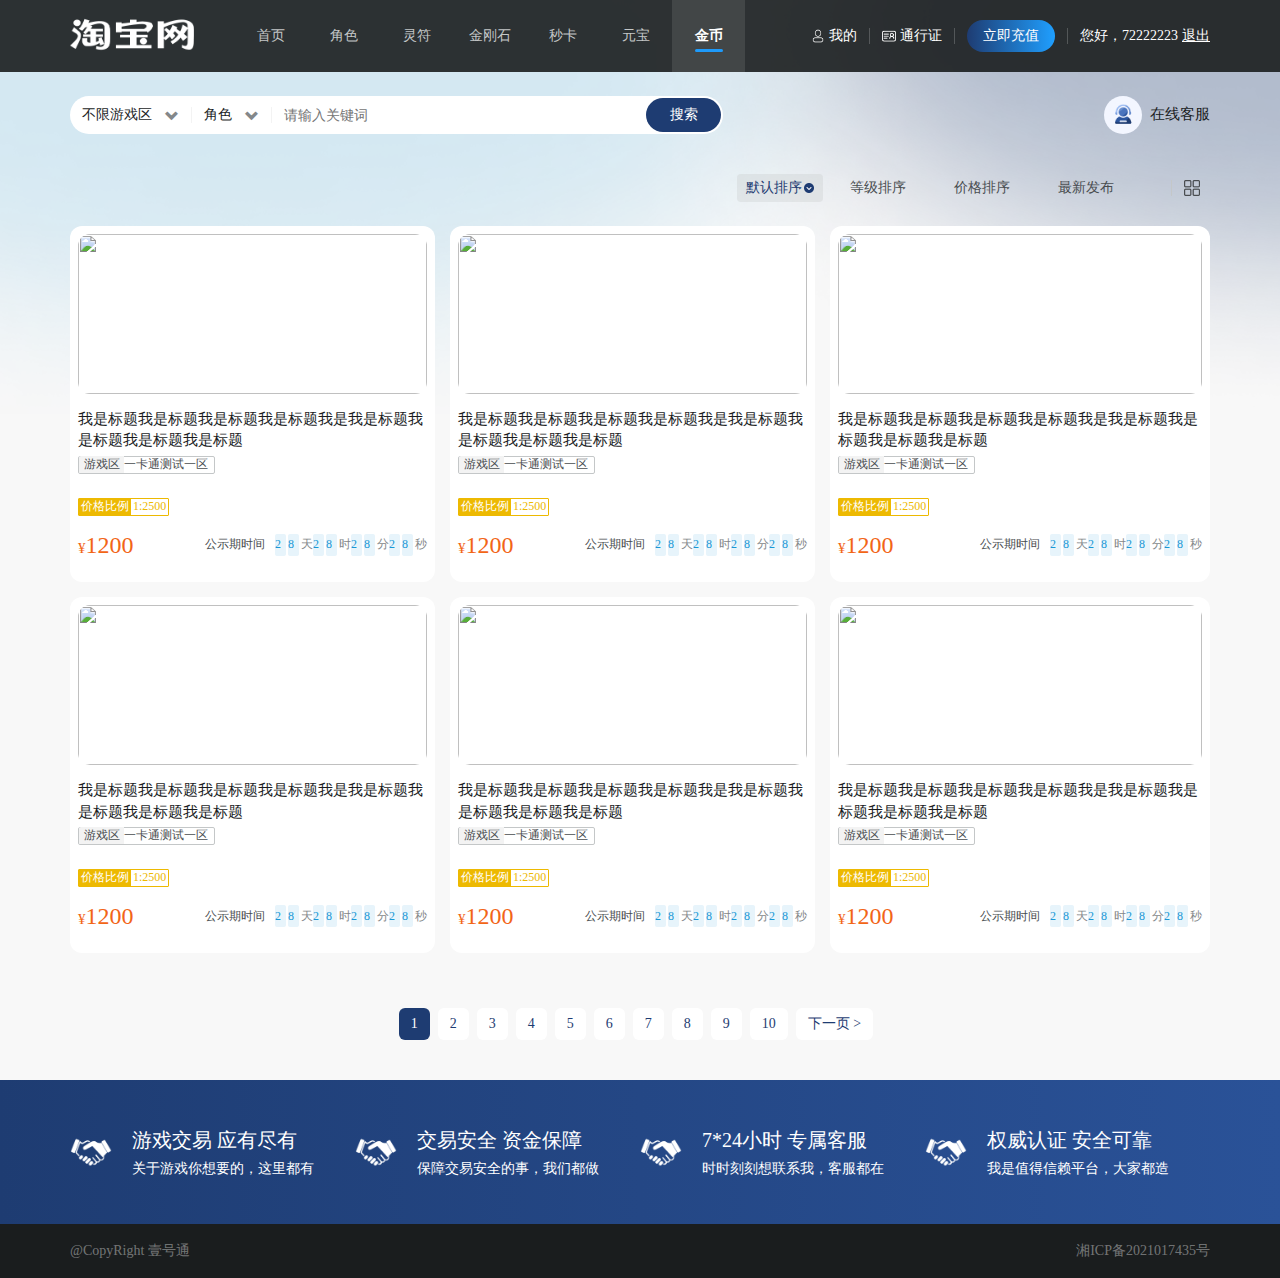
==== jinbi.html @ e3ac2125 "update" ====
<!DOCTYPE html>
<html>
    <head>
        <meta charset="utf-8" />
        <meta http-equiv="content-type" content="text/html; charset=utf-8" />
        <meta http-equiv="X-UA-Compatible" content="IE=Edge" />
        <meta
            name="viewport"
            content="width=device-width, initial-scale=1.0, minimum-scale=1.0, maximum-scale=1.0, user-scalable=no"
        />
        <meta name="apple-mobile-web-app-status-bar-style" content="black" />
        <meta
            name="report"
            content='{"spm":"1001.2101","extra":{"titAb":"new"},"pid":"blog"}'
        />
        <meta name="applicable-device" content="mobile" />
        <meta http-equiv="Cache-Control" content="no-transform" />
        <meta http-equiv="Cache-Control" content="no-siteapp" />
        <meta content="yes" name="apple-mobile-web-app-capable" />
        <meta content="black" name="apple-mobile-web-app-status-bar-style" />
        <meta content="telephone=no" name="format-detection" />
        <meta content="email=no" name="format-detection" />
        <meta name="referrer" content="always" />
        <title></title>
        <link rel="stylesheet" href="bootstrap/css/bootstrap.min.css" />
        <link rel="stylesheet" href="css/animate.min.css" />
        <link rel="stylesheet" href="./css/style.css" />
        <link rel="stylesheet" href="css/role.css" />
        <link rel="stylesheet" href="css/jinbi.css" />
    </head>
    <body>
        <div id="role" class="page">
            <div id="header">
                <div class="pc-nav">
                    <header class="header-comp">
                        <div class="container h-100">
                            <div class="flex-b align-center h-100">
                                <div class="left flex align-center h-100">
                                    <div
                                        class="logo pointer"
                                        onclick="toHome()"
                                    ></div>
                                    <div
                                        class="menu-list f1 flex-a align-center"
                                    >
                                        <div
                                            class="menu-item pointer"
                                            data-path="index"
                                        >
                                            <span
                                                >首页<span class="line"></span
                                            ></span>
                                        </div>
                                        <div
                                            class="menu-item pointer"
                                            data-path="role"
                                        >
                                            <span
                                                >角色<span class="line"></span
                                            ></span>
                                        </div>
                                        <div
                                            class="menu-item pointer"
                                            data-path="lingfu"
                                        >
                                            <span
                                                >灵符<span class="line"></span
                                            ></span>
                                        </div>
                                        <div
                                            class="menu-item pointer"
                                            data-path="jingangshi"
                                        >
                                            <span
                                                >金刚石<span class="line"></span
                                            ></span>
                                        </div>
                                        <div
                                            class="menu-item pointer"
                                            data-path="card"
                                        >
                                            <span
                                                >秒卡<span class="line"></span
                                            ></span>
                                        </div>
                                        <div
                                            class="menu-item pointer"
                                            data-path="yuanbao"
                                        >
                                            <span
                                                >元宝<span class="line"></span
                                            ></span>
                                        </div>
                                        <div
                                            class="menu-item pointer"
                                            data-path="jinbi"
                                        >
                                            <span
                                                >金币<span class="line"></span
                                            ></span>
                                        </div>
                                    </div>
                                </div>
                                <div class="right flex-e align-center h-100">
                                    <div
                                        class="info-item pointer"
                                        onclick="toPage('me')"
                                    >
                                        <img
                                            src="./img/me.png"
                                            alt=""
                                            class="icon"
                                        />
                                        我的
                                    </div>
                                    <div class="line"></div>
                                    <div class="info-item pointer">
                                        <img
                                            src="./img/txz.png"
                                            alt=""
                                            class="icon"
                                        />
                                        通行证
                                    </div>
                                    <div class="line"></div>
                                    <div class="quick-charge pointer">
                                        立即充值
                                    </div>
                                    <div class="line"></div>
                                    <div class="info">您好，72222223</div>
                                    <div class="logout">退出</div>
                                </div>
                            </div>
                        </div>
                    </header>
                </div>

                <div class="m-nav">
                    <header class="m-header-comp">
                        <div class="flex-b">
                            <div class="left logo no-shrink"></div>
                            <div class="middle f1">
                                <div
                                    class="search-box flex align-center"
                                    style="display: none"
                                >
                                    <div class="icon"></div>
                                    <input
                                        type="text"
                                        placeholder="请输入关键词"
                                    />
                                    <div class="header-search-btn">搜索</div>
                                </div>
                            </div>
                            <div class="right flex-e no-shrink align-center">
                                <div class="kefu">
                                    <div class="img"></div>
                                </div>
                                <div
                                    class="m-menu"
                                    onclick="toggleMMenu(true)"
                                ></div>
                            </div>
                        </div>
                        <div class="m-search-box m-nav">
                            <div class="container">
                                <div class="grid-2">
                                    <div
                                        class="flex-c align-center m-search-item"
                                        onclick="toggleLayer('#layer1',true)"
                                    >
                                        <span id="mSelect1">不限游戏区</span>
                                        <span class="arrow"></span>
                                    </div>
                                    <div
                                        class="flex-c align-center m-search-item"
                                        onclick="toggleLayer('#layer2',true)"
                                    >
                                        <span id="mSelect2">角色</span>
                                        <span class="arrow"></span>
                                    </div>
                                </div>
                                <div class="search-box flex align-center">
                                    <div class="icon"></div>
                                    <input
                                        type="text"
                                        placeholder="请输入关键词"
                                    />
                                    <div class="header-search-btn">搜索</div>
                                </div>
                            </div>
                        </div>
                    </header>
                    <div class="layer-box hidden" id="layer1">
                        <div
                            class="content-box flex-v flex-b animate__animated animate__fadeInUp"
                        >
                            <div>
                                <div class="flex-b align-center">
                                    <div class="flex align-center">
                                        <div class="brand">条件筛选</div>
                                        <div class="sub">可多选</div>
                                    </div>
                                    <div
                                        class="close"
                                        onclick="toggleLayer('#layer1',false)"
                                    ></div>
                                </div>
                                <div class="name">游戏大区</div>
                                <div
                                    class="select-box w-100"
                                    style="width: 100%; margin-top: 8px"
                                >
                                    <div
                                        class="w-100 flex-b"
                                        onclick="toggleSelect(this)"
                                    >
                                        <div class="select-value f1">
                                            <span id="layerSelect1"
                                                >不限游戏区</span
                                            >
                                            <div class="arrow"></div>
                                        </div>
                                    </div>
                                    <div class="option-list hidden">
                                        <div
                                            class="option-item"
                                            onclick="getOption(this.innerText,'#layerSelect1')"
                                        >
                                            不限游戏区
                                        </div>
                                        <div
                                            class="option-item"
                                            onclick="getOption(this.innerText,'#layerSelect1')"
                                        >
                                            笑傲江湖
                                        </div>
                                        <div
                                            class="option-item"
                                            onclick="getOption(this.innerText,'#layerSelect1')"
                                        >
                                            海纳百川
                                        </div>
                                        <div
                                            class="option-item"
                                            onclick="getOption(this.innerText,'#layerSelect1')"
                                        >
                                            金戈铁马
                                        </div>
                                    </div>
                                </div>
                                <div id="optional" class="hidden">
                                    <div class="name">职业</div>
                                    <div
                                        class="flex align-center multi-selection"
                                    >
                                        <div
                                            class="tag"
                                            onclick="toggleMulti(this)"
                                        >
                                            战士
                                        </div>
                                        <div
                                            class="tag"
                                            onclick="toggleMulti(this)"
                                        >
                                            道士
                                        </div>
                                        <div
                                            class="tag"
                                            onclick="toggleMulti(this)"
                                        >
                                            魔法师
                                        </div>
                                        <div
                                            class="tag"
                                            onclick="toggleMulti(this)"
                                        >
                                            射手
                                        </div>
                                        <div
                                            class="tag"
                                            onclick="toggleMulti(this)"
                                        >
                                            枪手
                                        </div>
                                    </div>
                                    <div class="name">性别</div>
                                    <div
                                        class="flex align-center multi-selection"
                                    >
                                        <div
                                            class="tag"
                                            onclick="toggleSingle(this,'tag')"
                                        >
                                            男
                                        </div>
                                        <div
                                            class="tag"
                                            onclick="toggleSingle(this,'tag')"
                                        >
                                            女
                                        </div>
                                    </div>
                                    <div class="name">等级区间(级)</div>
                                    <div
                                        class="flex-b align-center price-box-wrapper"
                                    >
                                        <div class="price-item">
                                            <input
                                                type="number"
                                                placeholder="自定最低等级"
                                            />
                                        </div>
                                        <span>-</span>
                                        <div class="price-item">
                                            <input
                                                type="number"
                                                placeholder="自定最高等级"
                                            />
                                        </div>
                                    </div>
                                    <div class="name">价格区间(元)</div>
                                    <div
                                        class="flex-b align-center price-box-wrapper"
                                    >
                                        <div class="price-item">
                                            <input
                                                type="number"
                                                placeholder="自定最低价格"
                                            />
                                        </div>
                                        <span>-</span>
                                        <div class="price-item">
                                            <input
                                                type="number"
                                                placeholder="自定最高价格"
                                            />
                                        </div>
                                    </div>
                                </div>
                            </div>
                            <div
                                class="btn-group-container flex-b align-center"
                            >
                                <div class="cancel-btn">重置</div>
                                <div class="buy-btn">确定</div>
                            </div>
                        </div>
                    </div>
                    <div class="layer-box hidden" id="layer2">
                        <div
                            class="content-box flex-v flex-b animate__animated animate__fadeInUp"
                        >
                            <div>
                                <div class="flex-b align-center">
                                    <div class="flex align-center">
                                        <div class="brand">条件筛选</div>
                                        <div class="sub">可多选</div>
                                    </div>
                                    <div
                                        class="close"
                                        onclick="toggleLayer('#layer2',false)"
                                    ></div>
                                </div>
                                <div class="flex align-center multi-selection">
                                    <div
                                        class="tag active"
                                        onclick="toggleSingle(this,'tag',true)"
                                    >
                                        角色
                                    </div>
                                    <div
                                        class="tag"
                                        onclick="toggleSingle(this,'tag',true)"
                                    >
                                        货币
                                    </div>
                                </div>
                                <div class="name">游戏大区</div>
                                <div
                                    class="select-box w-100"
                                    style="width: 100%; margin-top: 8px"
                                >
                                    <div
                                        class="w-100 flex-b"
                                        onclick="toggleSelect(this)"
                                    >
                                        <div class="select-value f1">
                                            <span id="layerSelect2"
                                                >不限游戏区</span
                                            >
                                            <div class="arrow"></div>
                                        </div>
                                    </div>
                                    <div class="option-list hidden">
                                        <div
                                            class="option-item"
                                            onclick="getOption(this.innerText,'#layerSelect2')"
                                        >
                                            不限游戏区
                                        </div>
                                        <div
                                            class="option-item"
                                            onclick="getOption(this.innerText,'#layerSelect2')"
                                        >
                                            笑傲江湖
                                        </div>
                                        <div
                                            class="option-item"
                                            onclick="getOption(this.innerText,'#layerSelect2')"
                                        >
                                            海纳百川
                                        </div>
                                        <div
                                            class="option-item"
                                            onclick="getOption(this.innerText,'#layerSelect2')"
                                        >
                                            金戈铁马
                                        </div>
                                    </div>
                                </div>
                                <div id="optional">
                                    <div class="name">职业</div>
                                    <div
                                        class="flex align-center multi-selection"
                                    >
                                        <div
                                            class="tag"
                                            onclick="toggleMulti(this)"
                                        >
                                            战士
                                        </div>
                                        <div
                                            class="tag"
                                            onclick="toggleMulti(this)"
                                        >
                                            道士
                                        </div>
                                        <div
                                            class="tag"
                                            onclick="toggleMulti(this)"
                                        >
                                            魔法师
                                        </div>
                                        <div
                                            class="tag"
                                            onclick="toggleMulti(this)"
                                        >
                                            射手
                                        </div>
                                        <div
                                            class="tag"
                                            onclick="toggleMulti(this)"
                                        >
                                            枪手
                                        </div>
                                    </div>
                                    <div class="name">性别</div>
                                    <div
                                        class="flex align-center multi-selection"
                                    >
                                        <div
                                            class="tag"
                                            onclick="toggleSingle(this,'tag')"
                                        >
                                            男
                                        </div>
                                        <div
                                            class="tag"
                                            onclick="toggleSingle(this,'tag')"
                                        >
                                            女
                                        </div>
                                    </div>
                                    <div class="name">等级区间(级)</div>
                                    <div
                                        class="flex-b align-center price-box-wrapper"
                                    >
                                        <div class="price-item">
                                            <input
                                                type="number"
                                                placeholder="自定最低等级"
                                            />
                                        </div>
                                        <span>-</span>
                                        <div class="price-item">
                                            <input
                                                type="number"
                                                placeholder="自定最高等级"
                                            />
                                        </div>
                                    </div>
                                </div>
                                <div class="name">价格区间(元)</div>
                                <div
                                    class="flex-b align-center price-box-wrapper"
                                >
                                    <div class="price-item">
                                        <input
                                            type="number"
                                            placeholder="自定最低价格"
                                        />
                                    </div>
                                    <span>-</span>
                                    <div class="price-item">
                                        <input
                                            type="number"
                                            placeholder="自定最高价格"
                                        />
                                    </div>
                                </div>
                            </div>
                            <div
                                class="btn-group-container flex-b align-center"
                            >
                                <div class="cancel-btn">重置</div>
                                <div class="buy-btn">确定</div>
                            </div>
                        </div>
                    </div>
                </div>
            </div>

            <div id="search">
                <div id="searchBox" class="pc-nav">
                    <div class="container">
                        <div class="flex-b align-center w-100">
                            <div class="search-box flex-b align-center">
                                <div class="flex align-center f1">
                                    <div class="search-item-box">
                                        <div
                                            class="search-item flex-b align-center"
                                            style="width: 97px"
                                            onclick="toggleSelect(this)"
                                        >
                                            <span id="select1">不限游戏区</span>
                                            <span
                                                class="glyphicon glyphicon-chevron-down arrow"
                                            ></span>
                                        </div>
                                        <div
                                            class="option-list hidden"
                                            style="width: 120px"
                                        >
                                            <div
                                                class="option-item"
                                                onclick="getOption(this.innerText,'#select1','#queryPart')"
                                            >
                                                不限游戏区
                                            </div>
                                            <div
                                                class="option-item"
                                                onclick="getOption(this.innerText,'#select1','#queryPart')"
                                            >
                                                笑傲江湖
                                            </div>
                                            <div
                                                class="option-item"
                                                onclick="getOption(this.innerText,'#select1','#queryPart')"
                                            >
                                                海纳百川
                                            </div>
                                            <div
                                                class="option-item"
                                                onclick="getOption(this.innerText,'#select1','#queryPart')"
                                            >
                                                金戈铁马
                                            </div>
                                        </div>
                                    </div>
                                    <div class="line"></div>
                                    <div class="search-item-box">
                                        <div
                                            class="search-item flex-b align-center"
                                            style="width: 55px"
                                            onclick="toggleSelect(this)"
                                        >
                                            <span id="select2">角色</span>
                                            <span
                                                class="glyphicon glyphicon-chevron-down arrow"
                                            ></span>
                                        </div>
                                        <div
                                            class="option-list hidden"
                                            style="width: 80px"
                                        >
                                            <div
                                                class="option-item"
                                                onclick="toggleJueseSelect(this.innerText,'#select2','#queryPart','#innerOptional',true)"
                                            >
                                                角色
                                            </div>
                                            <div
                                                class="option-item"
                                                onclick="toggleJueseSelect(this.innerText,'#select2','#queryPart','#innerOptional',false)"
                                            >
                                                货币
                                            </div>
                                        </div>
                                    </div>
                                    <div class="line"></div>
                                    <input
                                        type="text"
                                        placeholder="请输入关键词"
                                    />
                                </div>
                                <div class="flex-e align-center">
                                    <div class="search-btn flex-c align-center">
                                        搜索
                                    </div>
                                </div>
                            </div>
                            <div class="flex-e align-center kefu">
                                <div class="icon-box">
                                    <div class="icon"></div>
                                </div>
                                在线客服
                            </div>
                        </div>
                    </div>
                    <div
                        class="container hidden animate__animated animate__fadeIn"
                        id="queryPart"
                    >
                        <div class="query-box" id="queryBox">
                            <div class="header flex-b align-center">
                                <div class="brand-box" style="margin-top: 0">
                                    <div class="brand">条件筛选</div>
                                    <div class="sub">可多选</div>
                                </div>
                                <div class="flex-e align-center">
                                    <div
                                        class="reset-btn"
                                        style="margin-right: 8px"
                                    >
                                        重置
                                    </div>
                                    <div class="search-btn">搜索</div>
                                </div>
                            </div>
                            <div class="content">
                                <div class="flex align-center item">
                                    <div class="name">游戏大区</div>
                                    <div
                                        class="select-box"
                                        style="width: 366px; margin-top: 8px"
                                    >
                                        <div
                                            class="w-100 flex-b"
                                            onclick="toggleSelect(this)"
                                        >
                                            <div class="select-value f1">
                                                <span id="layerSelect1Web"
                                                    >不限游戏区</span
                                                >
                                                <div class="arrow"></div>
                                            </div>
                                        </div>
                                        <div class="option-list hidden">
                                            <div
                                                class="option-item"
                                                onclick="getWebOption(this.innerText,'#layerSelect1Web','#delTag1')"
                                            >
                                                不限游戏区
                                            </div>
                                            <div
                                                class="option-item"
                                                onclick="getWebOption(this.innerText,'#layerSelect1Web','#delTag1')"
                                            >
                                                笑傲江湖
                                            </div>
                                            <div
                                                class="option-item"
                                                onclick="getWebOption(this.innerText,'#layerSelect1Web','#delTag1')"
                                            >
                                                海纳百川
                                            </div>
                                            <div
                                                class="option-item"
                                                onclick="getWebOption(this.innerText,'#layerSelect1Web','#delTag1')"
                                            >
                                                金戈铁马
                                            </div>
                                        </div>
                                    </div>
                                </div>
                                <div id="outerOptional">
                                    <div id="innerOptional">
                                        <div class="flex align-center item">
                                            <div class="name">职业</div>
                                            <div
                                                class="flex align-center multi-selection"
                                                id="multiSelection"
                                            >
                                                <div
                                                    class="tag"
                                                    onclick="toggleMulti(this,'#multiSelection')"
                                                >
                                                    战士
                                                </div>
                                                <div
                                                    class="tag"
                                                    onclick="toggleMulti(this,'#multiSelection')"
                                                >
                                                    道士
                                                </div>
                                                <div
                                                    class="tag"
                                                    onclick="toggleMulti(this,'#multiSelection')"
                                                >
                                                    魔法师
                                                </div>
                                                <div
                                                    class="tag"
                                                    onclick="toggleMulti(this,'#multiSelection')"
                                                >
                                                    射手
                                                </div>
                                                <div
                                                    class="tag"
                                                    onclick="toggleMulti(this,'#multiSelection')"
                                                >
                                                    枪手
                                                </div>
                                            </div>
                                        </div>
                                        <div class="flex align-center item">
                                            <div class="name">性别</div>
                                            <div
                                                class="flex align-center multi-selection"
                                            >
                                                <div
                                                    class="tag"
                                                    onclick="toggleSingle(this,'tag')"
                                                >
                                                    男
                                                </div>
                                                <div
                                                    class="tag"
                                                    onclick="toggleSingle(this,'tag')"
                                                >
                                                    女
                                                </div>
                                            </div>
                                        </div>
                                        <div class="flex align-center item">
                                            <div class="name">等级区间(级)</div>
                                            <div
                                                class="flex-b align-center price-box-wrapper"
                                            >
                                                <div class="price-item">
                                                    <input
                                                        type="number"
                                                        placeholder="自定最低等级"
                                                    />
                                                </div>
                                                <span>-</span>
                                                <div class="price-item">
                                                    <input
                                                        type="number"
                                                        placeholder="自定最高等级"
                                                    />
                                                </div>
                                            </div>
                                        </div>
                                    </div>
                                    <div class="flex align-center item">
                                        <div class="name">价格区间(元)</div>
                                        <div
                                            class="flex-b align-center price-box-wrapper"
                                        >
                                            <div class="price-item">
                                                <input
                                                    type="number"
                                                    placeholder="自定最低价格"
                                                />
                                            </div>
                                            <span>-</span>
                                            <div class="price-item">
                                                <input
                                                    type="number"
                                                    placeholder="自定最高价格"
                                                />
                                            </div>
                                        </div>
                                    </div>
                                </div>
                            </div>
                        </div>
                    </div>
                </div>
            </div>
            <div class="container m-nopad">
                <div
                    class="brand-box flex-b align-center"
                    style="margin-top: 16px; margin-bottom: 16px"
                >
                    <div class="flex align-center">
                        <div
                            class="del-tag hidden"
                            id="delTag1"
                            style="margin-right: 4px"
                        >
                            <div id="value"></div>
                            <div
                                class="del glyphicon glyphicon-remove"
                                onclick="clearDelTag(this,'#layerSelect1Web')"
                            ></div>
                        </div>
                        <div class="del-tag hidden" id="delTag2">
                            <div id="value"></div>
                            <div
                                class="del glyphicon glyphicon-remove"
                                onclick="clearDelTag(this,'#multiSelection')"
                            ></div>
                        </div>
                    </div>
                    <div class="flex-b f1 align-center" style="padding: 0 10px">
                        <div style="min-width: 1px">
                            <div
                                class="m-block name"
                                style="font-weight: bold; font-size: 16px"
                            >
                                金币
                            </div>
                        </div>
                        <div class="flex-e align-center">
                            <div
                                class="order active pc-block"
                                onclick="toggleOrderTab(this)"
                            >
                                默认排序
                                <div class="icon"></div>
                            </div>
                            <div
                                class="order pc-block"
                                onclick="toggleOrderTab(this)"
                            >
                                等级排序
                                <div class="icon"></div>
                            </div>
                            <div
                                class="order pc-block"
                                onclick="toggleOrderTab(this)"
                            >
                                价格排序
                                <div class="icon"></div>
                            </div>
                            <div
                                class="order pc-block"
                                onclick="toggleOrderTab(this)"
                            >
                                最新发布
                                <div class="icon"></div>
                            </div>
                            <div class="line pc-block"></div>
                            <div class="menu" onclick="toggleMode()"></div>
                        </div>
                    </div>
                </div>
                <div id="mode">
                    <div id="jinbiMode1">
                        <div id="cardType">
                            <div class="card-list">
                                <div
                                    class="order-list m-flex flex-a align-center"
                                    style="margin-bottom: 10px"
                                >
                                    <div
                                        class="order active"
                                        onclick="toggleOrderTab(this)"
                                        style="background: transparent"
                                    >
                                        价钱排序
                                        <div class="icon"></div>
                                    </div>
                                    <div
                                        class="order"
                                        style="background: transparent"
                                        onclick="toggleOrderTab(this)"
                                    >
                                        最新发布
                                        <div class="icon"></div>
                                    </div>
                                </div>
                                <div
                                    class="card-item"
                                    onclick="toPage('jinbiDetail')"
                                >
                                    <div class="img-box">
                                        <!-- <div class="type-badge"
											style="background: url(./img/juese.png) no-repeat;background-position: center;background-size: contain;">
										</div> -->
                                        <img
                                            src="https://img2.baidu.com/it/u=1279980577,766315695&fm=253&fmt=auto&app=138&f=JPEG"
                                            alt=""
                                        />
                                    </div>
                                    <div class="title">
                                        我是标题我是标题我是标题我是标题我是我是标题我是标题我是标题我是标题
                                    </div>
                                    <div class="zone-box flex align-center">
                                        <div class="left">游戏区</div>
                                        <div class="right">一卡通测试一区</div>
                                    </div>
                                    <div class="tag-list flex align-center">
                                        <div class="yellow-box">
                                            <div class="left">价格比例</div>
                                            <div class="right">1:2500</div>
                                        </div>
                                    </div>
                                    <div class="flex-b align-center">
                                        <div class="price">
                                            <span>¥</span>1200
                                        </div>
                                        <div
                                            class="countdown flex-e align-center"
                                        >
                                            公示期时间
                                            <span
                                                class="blue"
                                                style="margin-left: 10px"
                                                >2</span
                                            >
                                            <span class="blue">8</span>
                                            <span>天</span>
                                            <span class="blue">2</span>
                                            <span class="blue">8</span>
                                            <span>时</span>
                                            <span class="blue">2</span>
                                            <span class="blue">8</span>
                                            <span>分</span>
                                            <span class="blue">2</span>
                                            <span class="blue">8</span>
                                            <span>秒</span>
                                        </div>
                                    </div>
                                </div>
                                <div
                                    class="card-item"
                                    onclick="toPage('jinbiDetail')"
                                >
                                    <div class="img-box">
                                        <!-- <div class="type-badge"
											style="background: url(./img/yuanbao.png) no-repeat;background-position: center;background-size: contain;">
										</div> -->
                                        <img
                                            src="https://img2.baidu.com/it/u=1279980577,766315695&fm=253&fmt=auto&app=138&f=JPEG"
                                            alt=""
                                        />
                                    </div>
                                    <div class="title">
                                        我是标题我是标题我是标题我是标题我是我是标题我是标题我是标题我是标题
                                    </div>
                                    <div class="zone-box flex align-center">
                                        <div class="left">游戏区</div>
                                        <div class="right">一卡通测试一区</div>
                                    </div>
                                    <div class="tag-list flex align-center">
                                        <div class="yellow-box">
                                            <div class="left">价格比例</div>
                                            <div class="right">1:2500</div>
                                        </div>
                                    </div>
                                    <div class="flex-b align-center">
                                        <div class="price">
                                            <span>¥</span>1200
                                        </div>
                                        <div
                                            class="countdown flex-e align-center"
                                        >
                                            公示期时间
                                            <span
                                                class="blue"
                                                style="margin-left: 10px"
                                                >2</span
                                            >
                                            <span class="blue">8</span>
                                            <span>天</span>
                                            <span class="blue">2</span>
                                            <span class="blue">8</span>
                                            <span>时</span>
                                            <span class="blue">2</span>
                                            <span class="blue">8</span>
                                            <span>分</span>
                                            <span class="blue">2</span>
                                            <span class="blue">8</span>
                                            <span>秒</span>
                                        </div>
                                    </div>
                                </div>
                                <div
                                    class="card-item"
                                    onclick="toPage('jinbiDetail')"
                                >
                                    <div class="img-box">
                                        <!-- <div class="type-badge"
											style="background: url(./img/jinbi.png) no-repeat;background-position: center;background-size: contain;">
										</div> -->
                                        <img
                                            src="https://img2.baidu.com/it/u=1279980577,766315695&fm=253&fmt=auto&app=138&f=JPEG"
                                            alt=""
                                        />
                                    </div>
                                    <div class="title">
                                        我是标题我是标题我是标题我是标题我是我是标题我是标题我是标题我是标题
                                    </div>
                                    <div class="zone-box flex align-center">
                                        <div class="left">游戏区</div>
                                        <div class="right">一卡通测试一区</div>
                                    </div>
                                    <div class="tag-list flex align-center">
                                        <div class="yellow-box">
                                            <div class="left">价格比例</div>
                                            <div class="right">1:2500</div>
                                        </div>
                                    </div>
                                    <div class="flex-b align-center">
                                        <div class="price">
                                            <span>¥</span>1200
                                        </div>
                                        <div
                                            class="countdown flex-e align-center"
                                        >
                                            公示期时间
                                            <span
                                                class="blue"
                                                style="margin-left: 10px"
                                                >2</span
                                            >
                                            <span class="blue">8</span>
                                            <span>天</span>
                                            <span class="blue">2</span>
                                            <span class="blue">8</span>
                                            <span>时</span>
                                            <span class="blue">2</span>
                                            <span class="blue">8</span>
                                            <span>分</span>
                                            <span class="blue">2</span>
                                            <span class="blue">8</span>
                                            <span>秒</span>
                                        </div>
                                    </div>
                                </div>
                                <div
                                    class="card-item"
                                    onclick="toPage('jinbiDetail')"
                                >
                                    <div class="img-box">
                                        <!-- <div class="type-badge"
											style="background: url(./img/juese.png) no-repeat;background-position: center;background-size: contain;">
										</div> -->
                                        <img
                                            src="https://img2.baidu.com/it/u=1279980577,766315695&fm=253&fmt=auto&app=138&f=JPEG"
                                            alt=""
                                        />
                                    </div>
                                    <div class="title">
                                        我是标题我是标题我是标题我是标题我是我是标题我是标题我是标题我是标题
                                    </div>
                                    <div class="zone-box flex align-center">
                                        <div class="left">游戏区</div>
                                        <div class="right">一卡通测试一区</div>
                                    </div>
                                    <div class="tag-list flex align-center">
                                        <div class="yellow-box">
                                            <div class="left">价格比例</div>
                                            <div class="right">1:2500</div>
                                        </div>
                                    </div>
                                    <div class="flex-b align-center">
                                        <div class="price">
                                            <span>¥</span>1200
                                        </div>
                                        <div
                                            class="countdown flex-e align-center"
                                        >
                                            公示期时间
                                            <span
                                                class="blue"
                                                style="margin-left: 10px"
                                                >2</span
                                            >
                                            <span class="blue">8</span>
                                            <span>天</span>
                                            <span class="blue">2</span>
                                            <span class="blue">8</span>
                                            <span>时</span>
                                            <span class="blue">2</span>
                                            <span class="blue">8</span>
                                            <span>分</span>
                                            <span class="blue">2</span>
                                            <span class="blue">8</span>
                                            <span>秒</span>
                                        </div>
                                    </div>
                                </div>
                                <div
                                    class="card-item"
                                    onclick="toPage('jinbiDetail')"
                                >
                                    <div class="img-box">
                                        <!-- <div class="type-badge"
											style="background: url(./img/yuanbao.png) no-repeat;background-position: center;background-size: contain;">
										</div> -->
                                        <img
                                            src="https://img2.baidu.com/it/u=1279980577,766315695&fm=253&fmt=auto&app=138&f=JPEG"
                                            alt=""
                                        />
                                    </div>
                                    <div class="title">
                                        我是标题我是标题我是标题我是标题我是我是标题我是标题我是标题我是标题
                                    </div>
                                    <div class="zone-box flex align-center">
                                        <div class="left">游戏区</div>
                                        <div class="right">一卡通测试一区</div>
                                    </div>
                                    <div class="tag-list flex align-center">
                                        <div class="yellow-box">
                                            <div class="left">价格比例</div>
                                            <div class="right">1:2500</div>
                                        </div>
                                    </div>
                                    <div class="flex-b align-center">
                                        <div class="price">
                                            <span>¥</span>1200
                                        </div>
                                        <div
                                            class="countdown flex-e align-center"
                                        >
                                            公示期时间
                                            <span
                                                class="blue"
                                                style="margin-left: 10px"
                                                >2</span
                                            >
                                            <span class="blue">8</span>
                                            <span>天</span>
                                            <span class="blue">2</span>
                                            <span class="blue">8</span>
                                            <span>时</span>
                                            <span class="blue">2</span>
                                            <span class="blue">8</span>
                                            <span>分</span>
                                            <span class="blue">2</span>
                                            <span class="blue">8</span>
                                            <span>秒</span>
                                        </div>
                                    </div>
                                </div>
                                <div
                                    class="card-item"
                                    onclick="toPage('jinbiDetail')"
                                >
                                    <div class="img-box">
                                        <!-- <div class="type-badge"
											style="background: url(./img/jinbi.png) no-repeat;background-position: center;background-size: contain;">
										</div> -->
                                        <img
                                            src="https://img2.baidu.com/it/u=1279980577,766315695&fm=253&fmt=auto&app=138&f=JPEG"
                                            alt=""
                                        />
                                    </div>
                                    <div class="title">
                                        我是标题我是标题我是标题我是标题我是我是标题我是标题我是标题我是标题
                                    </div>
                                    <div class="zone-box flex align-center">
                                        <div class="left">游戏区</div>
                                        <div class="right">一卡通测试一区</div>
                                    </div>
                                    <div class="tag-list flex align-center">
                                        <div class="yellow-box">
                                            <div class="left">价格比例</div>
                                            <div class="right">1:2500</div>
                                        </div>
                                    </div>
                                    <div class="flex-b align-center">
                                        <div class="price">
                                            <span>¥</span>1200
                                        </div>
                                        <div
                                            class="countdown flex-e align-center"
                                        >
                                            公示期时间
                                            <span
                                                style="margin-left: 10px"
                                                class="blue"
                                                >2</span
                                            >
                                            <span class="blue">8</span>
                                            <span>天</span>
                                            <span class="blue">2</span>
                                            <span class="blue">8</span>
                                            <span>时</span>
                                            <span class="blue">2</span>
                                            <span class="blue">8</span>
                                            <span>分</span>
                                            <span class="blue">2</span>
                                            <span class="blue">8</span>
                                            <span>秒</span>
                                        </div>
                                    </div>
                                </div>
                            </div>
                            <div
                                class="flex-c align-center pagination-box pc-flex"
                            >
                                <div class="page-item active">1</div>
                                <div class="page-item">2</div>
                                <div class="page-item">3</div>
                                <div class="page-item">4</div>
                                <div class="page-item">5</div>
                                <div class="page-item pc-nav">6</div>
                                <div class="page-item pc-nav">7</div>
                                <div class="page-item pc-nav">8</div>
                                <div class="page-item pc-nav">9</div>
                                <div class="page-item pc-nav">10</div>
                                <div class="page-item">下一页 ></div>
                            </div>
                        </div>
                    </div>
                    <div id="jinbiMode2" class="hidden">
                        <div id="yuanbao">
                            <div id="cardType" class="w-100">
                                <div class="card-list panel-list w-100">
                                    <div
                                        class="order-list m-flex flex-a align-center"
                                        style="margin-bottom: 10px"
                                    >
                                        <div
                                            class="order active"
                                            onclick="toggleOrderTab(this)"
                                            style="background: transparent"
                                        >
                                            价格排序
                                            <div class="icon"></div>
                                        </div>
                                        <div
                                            class="order"
                                            onclick="toggleOrderTab(this)"
                                            style="background: transparent"
                                        >
                                            等级排序
                                            <div class="icon"></div>
                                        </div>
                                        <div
                                            class="order"
                                            style="background: transparent"
                                            onclick="toggleOrderTab(this)"
                                        >
                                            最新发布
                                            <div class="icon"></div>
                                        </div>
                                    </div>
                                    <div
                                        class="table-box w-100 hidden-pad-grid-lg"
                                    >
                                        <div class="tr">
                                            <div class="th">类型</div>
                                            <div class="th">标题</div>
                                            <div class="th">游戏区</div>
                                            <div
                                                class="th flex align-center"
                                                onclick="togglePaixu(this)"
                                            >
                                                价格
                                                <div
                                                    class="paixu-item paixu"
                                                ></div>
                                            </div>
                                            <div class="th">平均比列、价格</div>
                                            <div
                                                class="th flex align-center"
                                                onclick="togglePaixu(this)"
                                            >
                                                时间
                                                <div
                                                    class="paixu-item paixu"
                                                ></div>
                                            </div>
                                            <div class="th"></div>
                                        </div>
                                        <div class="tr">
                                            <div class="td">
                                                <div class="img-box">
                                                    <div
                                                        class="type-badge"
                                                        style="
                                                            background: url(./img/juese.png)
                                                                no-repeat;
                                                            background-position: center;
                                                            background-size: contain;
                                                        "
                                                    ></div>
                                                    <img
                                                        src="https://img1.baidu.com/it/u=2305316345,3897980287&fm=253&fmt=auto&app=138&f=PNG"
                                                        alt=""
                                                    />
                                                </div>
                                            </div>
                                            <div class="td">
                                                我是标题我是标题我是标题我是标题我是我是标题
                                            </div>
                                            <div class="td">一卡通测试一区</div>
                                            <div class="td">
                                                <div class="price">
                                                    <span>¥</span>1200
                                                </div>
                                            </div>
                                            <div class="td">￥1:2500.00</div>
                                            <div class="td">
                                                <div
                                                    class="countdown flex align-center"
                                                >
                                                    还剩
                                                    <span
                                                        class="blue"
                                                        style="margin-left: 5px"
                                                        >2</span
                                                    >
                                                    <span class="blue">8</span>
                                                    <span>天</span>
                                                    <span class="blue">2</span>
                                                    <span class="blue">8</span>
                                                    <span>时</span>
                                                    <span class="blue">2</span>
                                                    <span class="blue">8</span>
                                                    <span>分</span>
                                                    <span class="blue">2</span>
                                                    <span class="blue">8</span>
                                                    <span
                                                        style="
                                                            margin-right: 5px;
                                                        "
                                                        >秒</span
                                                    >
                                                    过公示期
                                                </div>
                                            </div>
                                            <div class="td">
                                                <div
                                                    class="detail-btn"
                                                    onclick="toPage('jinbiDetail')"
                                                >
                                                    查看详情
                                                </div>
                                            </div>
                                        </div>
                                        <div class="tr">
                                            <div class="td">
                                                <div class="img-box">
                                                    <div
                                                        class="type-badge"
                                                        style="
                                                            background: url(./img/juese.png)
                                                                no-repeat;
                                                            background-position: center;
                                                            background-size: contain;
                                                        "
                                                    ></div>
                                                    <img
                                                        src="https://img1.baidu.com/it/u=2305316345,3897980287&fm=253&fmt=auto&app=138&f=PNG"
                                                        alt=""
                                                    />
                                                </div>
                                            </div>
                                            <div class="td">
                                                我是标题我是标题我是标题我是标题我是我是标题
                                            </div>
                                            <div class="td">一卡通测试一区</div>
                                            <div class="td">
                                                <div class="price">
                                                    <span>¥</span>1200
                                                </div>
                                            </div>
                                            <div class="td">￥1:2500.00</div>
                                            <div class="td">
                                                <div
                                                    class="countdown flex align-center"
                                                >
                                                    还剩
                                                    <span
                                                        class="blue"
                                                        style="margin-left: 5px"
                                                        >2</span
                                                    >
                                                    <span class="blue">8</span>
                                                    <span>天</span>
                                                    <span class="blue">2</span>
                                                    <span class="blue">8</span>
                                                    <span>时</span>
                                                    <span class="blue">2</span>
                                                    <span class="blue">8</span>
                                                    <span>分</span>
                                                    <span class="blue">2</span>
                                                    <span class="blue">8</span>
                                                    <span
                                                        style="
                                                            margin-right: 5px;
                                                        "
                                                        >秒</span
                                                    >
                                                    过公示期
                                                </div>
                                            </div>
                                            <div class="td">
                                                <div
                                                    class="detail-btn"
                                                    onclick="toPage('jinbiDetail')"
                                                >
                                                    查看详情
                                                </div>
                                            </div>
                                        </div>
                                        <div class="tr">
                                            <div class="td">
                                                <div class="img-box">
                                                    <div
                                                        class="type-badge"
                                                        style="
                                                            background: url(./img/juese.png)
                                                                no-repeat;
                                                            background-position: center;
                                                            background-size: contain;
                                                        "
                                                    ></div>
                                                    <img
                                                        src="https://img1.baidu.com/it/u=2305316345,3897980287&fm=253&fmt=auto&app=138&f=PNG"
                                                        alt=""
                                                    />
                                                </div>
                                            </div>
                                            <div class="td">
                                                我是标题我是标题我是标题我是标题我是我是标题
                                            </div>
                                            <div class="td">一卡通测试一区</div>
                                            <div class="td">
                                                <div class="price">
                                                    <span>¥</span>1200
                                                </div>
                                            </div>
                                            <div class="td">￥1:2500.00</div>
                                            <div class="td">
                                                <div
                                                    class="countdown flex align-center"
                                                >
                                                    还剩
                                                    <span
                                                        class="blue"
                                                        style="margin-left: 5px"
                                                        >2</span
                                                    >
                                                    <span class="blue">8</span>
                                                    <span>天</span>
                                                    <span class="blue">2</span>
                                                    <span class="blue">8</span>
                                                    <span>时</span>
                                                    <span class="blue">2</span>
                                                    <span class="blue">8</span>
                                                    <span>分</span>
                                                    <span class="blue">2</span>
                                                    <span class="blue">8</span>
                                                    <span
                                                        style="
                                                            margin-right: 5px;
                                                        "
                                                        >秒</span
                                                    >
                                                    过公示期
                                                </div>
                                            </div>
                                            <div class="td">
                                                <div
                                                    class="detail-btn"
                                                    onclick="toPage('jinbiDetail')"
                                                >
                                                    查看详情
                                                </div>
                                            </div>
                                        </div>
                                    </div>
                                    <div class="pad-block-lg">
                                        <div class="card-item pad-item flex">
                                            <div class="img-box">
                                                <div
                                                    class="type-badge"
                                                    style="
                                                        background: url(./img/juese.png)
                                                            no-repeat;
                                                        background-position: center;
                                                        background-size: contain;
                                                    "
                                                ></div>
                                                <img
                                                    src="https://img1.baidu.com/it/u=2305316345,3897980287&fm=253&fmt=auto&app=138&f=PNG"
                                                    alt=""
                                                />
                                            </div>
                                            <div class="f1 flex-b flex-v">
                                                <div>
                                                    <div class="title">
                                                        我是标题我是标题我是标题我是标题我是我是标题
                                                    </div>
                                                    <div
                                                        class="zone-box flex align-center"
                                                    >
                                                        <div class="left">
                                                            游戏区
                                                        </div>
                                                        <div class="right">
                                                            一卡通测试一区
                                                        </div>
                                                    </div>
                                                </div>
                                                <div>
                                                    <div
                                                        class="tag-list flex align-center"
                                                    >
                                                        <div class="yellow-box">
                                                            <div class="left">
                                                                价格比例
                                                            </div>
                                                            <div class="right">
                                                                1:2500
                                                            </div>
                                                        </div>
                                                    </div>
                                                    <div class="price">
                                                        <span>¥</span>1200
                                                    </div>
                                                    <div
                                                        class="countdown flex align-center hidden-pad-lg"
                                                    >
                                                        还剩
                                                        <span
                                                            class="blue"
                                                            style="
                                                                margin-left: 5px;
                                                            "
                                                            >2</span
                                                        >
                                                        <span class="blue"
                                                            >8</span
                                                        >
                                                        <span>天</span>
                                                        <span class="blue"
                                                            >2</span
                                                        >
                                                        <span class="blue"
                                                            >8</span
                                                        >
                                                        <span>时</span>
                                                        <span class="blue"
                                                            >2</span
                                                        >
                                                        <span class="blue"
                                                            >8</span
                                                        >
                                                        <span>分</span>
                                                        <span class="blue"
                                                            >2</span
                                                        >
                                                        <span class="blue"
                                                            >8</span
                                                        >
                                                        <span
                                                            style="
                                                                margin-right: 5px;
                                                            "
                                                            >秒</span
                                                        >
                                                        过公示期
                                                    </div>
                                                    <div class="pad-block-lg">
                                                        <div
                                                            class="countdown flex align-center nowrap"
                                                        >
                                                            公示期时间
                                                            <span class="blue"
                                                                >2</span
                                                            >
                                                            <span class="blue"
                                                                >8</span
                                                            >
                                                            <span>天</span>
                                                            <span class="blue"
                                                                >2</span
                                                            >
                                                            <span class="blue"
                                                                >8</span
                                                            >
                                                            <span>时</span>
                                                            <span class="blue"
                                                                >2</span
                                                            >
                                                            <span class="blue"
                                                                >8</span
                                                            >
                                                            <span>分</span>
                                                            <span class="blue"
                                                                >2</span
                                                            >
                                                            <span class="blue"
                                                                >8</span
                                                            >
                                                            <span>秒</span>
                                                        </div>
                                                    </div>
                                                </div>
                                            </div>
                                        </div>
                                        <div class="card-item pad-item flex">
                                            <div class="img-box">
                                                <div
                                                    class="type-badge"
                                                    style="
                                                        background: url(./img/juese.png)
                                                            no-repeat;
                                                        background-position: center;
                                                        background-size: contain;
                                                    "
                                                ></div>
                                                <img
                                                    src="https://img1.baidu.com/it/u=2305316345,3897980287&fm=253&fmt=auto&app=138&f=PNG"
                                                    alt=""
                                                />
                                            </div>
                                            <div class="f1 flex-b flex-v">
                                                <div>
                                                    <div class="title">
                                                        我是标题我是标题我是标题我是标题我是我是标题
                                                    </div>
                                                    <div
                                                        class="zone-box flex align-center"
                                                    >
                                                        <div class="left">
                                                            游戏区
                                                        </div>
                                                        <div class="right">
                                                            一卡通测试一区
                                                        </div>
                                                    </div>
                                                </div>
                                                <div>
                                                    <div
                                                        class="tag-list flex align-center"
                                                    >
                                                        <div class="yellow-box">
                                                            <div class="left">
                                                                价格比例
                                                            </div>
                                                            <div class="right">
                                                                1:2500
                                                            </div>
                                                        </div>
                                                    </div>
                                                    <div class="price">
                                                        <span>¥</span>1200
                                                    </div>
                                                    <div
                                                        class="countdown flex align-center hidden-pad-lg"
                                                    >
                                                        还剩
                                                        <span
                                                            class="blue"
                                                            style="
                                                                margin-left: 5px;
                                                            "
                                                            >2</span
                                                        >
                                                        <span class="blue"
                                                            >8</span
                                                        >
                                                        <span>天</span>
                                                        <span class="blue"
                                                            >2</span
                                                        >
                                                        <span class="blue"
                                                            >8</span
                                                        >
                                                        <span>时</span>
                                                        <span class="blue"
                                                            >2</span
                                                        >
                                                        <span class="blue"
                                                            >8</span
                                                        >
                                                        <span>分</span>
                                                        <span class="blue"
                                                            >2</span
                                                        >
                                                        <span class="blue"
                                                            >8</span
                                                        >
                                                        <span
                                                            style="
                                                                margin-right: 5px;
                                                            "
                                                            >秒</span
                                                        >
                                                        过公示期
                                                    </div>
                                                    <div class="pad-block-lg">
                                                        <div
                                                            class="countdown flex align-center nowrap"
                                                        >
                                                            公示期时间
                                                            <span class="blue"
                                                                >2</span
                                                            >
                                                            <span class="blue"
                                                                >8</span
                                                            >
                                                            <span>天</span>
                                                            <span class="blue"
                                                                >2</span
                                                            >
                                                            <span class="blue"
                                                                >8</span
                                                            >
                                                            <span>时</span>
                                                            <span class="blue"
                                                                >2</span
                                                            >
                                                            <span class="blue"
                                                                >8</span
                                                            >
                                                            <span>分</span>
                                                            <span class="blue"
                                                                >2</span
                                                            >
                                                            <span class="blue"
                                                                >8</span
                                                            >
                                                            <span>秒</span>
                                                        </div>
                                                    </div>
                                                </div>
                                            </div>
                                        </div>
                                        <div class="card-item pad-item flex">
                                            <div class="img-box">
                                                <div
                                                    class="type-badge"
                                                    style="
                                                        background: url(./img/juese.png)
                                                            no-repeat;
                                                        background-position: center;
                                                        background-size: contain;
                                                    "
                                                ></div>
                                                <img
                                                    src="https://img1.baidu.com/it/u=2305316345,3897980287&fm=253&fmt=auto&app=138&f=PNG"
                                                    alt=""
                                                />
                                            </div>
                                            <div class="f1 flex-b flex-v">
                                                <div>
                                                    <div class="title">
                                                        我是标题我是标题我是标题我是标题我是我是标题
                                                    </div>
                                                    <div
                                                        class="zone-box flex align-center"
                                                    >
                                                        <div class="left">
                                                            游戏区
                                                        </div>
                                                        <div class="right">
                                                            一卡通测试一区
                                                        </div>
                                                    </div>
                                                </div>
                                                <div>
                                                    <div
                                                        class="tag-list flex align-center"
                                                    >
                                                        <div class="yellow-box">
                                                            <div class="left">
                                                                价格比例
                                                            </div>
                                                            <div class="right">
                                                                1:2500
                                                            </div>
                                                        </div>
                                                    </div>
                                                    <div class="price">
                                                        <span>¥</span>1200
                                                    </div>
                                                    <div
                                                        class="countdown flex align-center hidden-pad-lg"
                                                    >
                                                        还剩
                                                        <span
                                                            class="blue"
                                                            style="
                                                                margin-left: 5px;
                                                            "
                                                            >2</span
                                                        >
                                                        <span class="blue"
                                                            >8</span
                                                        >
                                                        <span>天</span>
                                                        <span class="blue"
                                                            >2</span
                                                        >
                                                        <span class="blue"
                                                            >8</span
                                                        >
                                                        <span>时</span>
                                                        <span class="blue"
                                                            >2</span
                                                        >
                                                        <span class="blue"
                                                            >8</span
                                                        >
                                                        <span>分</span>
                                                        <span class="blue"
                                                            >2</span
                                                        >
                                                        <span class="blue"
                                                            >8</span
                                                        >
                                                        <span
                                                            style="
                                                                margin-right: 5px;
                                                            "
                                                            >秒</span
                                                        >
                                                        过公示期
                                                    </div>
                                                    <div class="pad-block-lg">
                                                        <div
                                                            class="countdown flex align-center nowrap"
                                                        >
                                                            公示期时间
                                                            <span class="blue"
                                                                >2</span
                                                            >
                                                            <span class="blue"
                                                                >8</span
                                                            >
                                                            <span>天</span>
                                                            <span class="blue"
                                                                >2</span
                                                            >
                                                            <span class="blue"
                                                                >8</span
                                                            >
                                                            <span>时</span>
                                                            <span class="blue"
                                                                >2</span
                                                            >
                                                            <span class="blue"
                                                                >8</span
                                                            >
                                                            <span>分</span>
                                                            <span class="blue"
                                                                >2</span
                                                            >
                                                            <span class="blue"
                                                                >8</span
                                                            >
                                                            <span>秒</span>
                                                        </div>
                                                    </div>
                                                </div>
                                            </div>
                                        </div>
                                    </div>
                                </div>
                                <div
                                    class="flex-c align-center pagination-box pc-flex"
                                >
                                    <div class="page-item active">1</div>
                                    <div class="page-item">2</div>
                                    <div class="page-item">3</div>
                                    <div class="page-item">4</div>
                                    <div class="page-item">5</div>
                                    <div class="page-item pc-nav">6</div>
                                    <div class="page-item pc-nav">7</div>
                                    <div class="page-item pc-nav">8</div>
                                    <div class="page-item pc-nav">9</div>
                                    <div class="page-item pc-nav">10</div>
                                    <div class="page-item">下一页 ></div>
                                </div>
                            </div>
                        </div>
                    </div>
                </div>
                <div class="setop-box">
                    <div class="setop"></div>
                </div>
            </div>
            <div id="footer">
                <div class="footer-comp">
                    <div class="container h-100">
                        <div class="grid-4 h-100">
                            <div class="item">
                                <div class="icon"></div>
                                <div>
                                    <div class="name">游戏交易 应有尽有</div>
                                    <div class="sub">
                                        关于游戏你想要的，这里都有
                                    </div>
                                </div>
                            </div>
                            <div class="item">
                                <div class="icon"></div>
                                <div>
                                    <div class="name">交易安全 资金保障</div>
                                    <div class="sub">
                                        保障交易安全的事，我们都做
                                    </div>
                                </div>
                            </div>
                            <div class="item">
                                <div class="icon"></div>
                                <div>
                                    <div class="name">7*24小时 专属客服</div>
                                    <div class="sub">
                                        时时刻刻想联系我，客服都在
                                    </div>
                                </div>
                            </div>
                            <div class="item">
                                <div class="icon"></div>
                                <div>
                                    <div class="name">权威认证 安全可靠</div>
                                    <div class="sub">
                                        我是值得信赖平台，大家都造
                                    </div>
                                </div>
                            </div>
                        </div>
                    </div>
                </div>
                <div class="btm-box">
                    <div class="container h-100">
                        <div class="flex-b align-center h-100">
                            <span>@CopyRight 壹号通</span>
                            <span>湘ICP备2021017435号</span>
                        </div>
                    </div>
                </div>
            </div>
            <div id="mMenu" class="hidden">
                <div class="m-menu-layer">
                    <img
                        src="./img/close.png"
                        alt=""
                        class="close"
                        onclick="toggleMMenu(false)"
                    />
                    <div class="menu-list">
                        <div
                            class="menu-item pointer"
                            data-path="index"
                            onclick="toPage('index')"
                        >
                            <span>首页<span class="line"></span></span>
                        </div>
                        <div
                            class="menu-item pointer"
                            data-path="role"
                            onclick="toPage('role')"
                        >
                            <span>角色<span class="line"></span></span>
                        </div>
                        <div
                            class="menu-item pointer"
                            data-path="lingfu"
                            onclick="toPage('lingfu')"
                        >
                            <span>灵符<span class="line"></span></span>
                        </div>
                        <div
                            class="menu-item pointer"
                            data-path="jingangshi"
                            onclick="toPage('jingangshi')"
                        >
                            <span>金刚石<span class="line"></span></span>
                        </div>
                        <div
                            class="menu-item pointer"
                            data-path="card"
                            onclick="toPage('card')"
                        >
                            <span>秒卡<span class="line"></span></span>
                        </div>
                        <div
                            class="menu-item pointer"
                            data-path="yuanbao"
                            onclick="toPage('yuanbao')"
                        >
                            <span>元宝<span class="line"></span></span>
                        </div>
                        <div
                            class="menu-item pointer"
                            data-path="jinbi"
                            onclick="toPage('jinbi')"
                        >
                            <span>金币<span class="line"></span></span>
                        </div>
                    </div>
                </div>
            </div>
        </div>
        <script src="./js/jquery.js"></script>
        <script src="./js/common.js"></script>
        <script src="./js/header.js"></script>
        <script>
            let mode = 1;
            window.onload = () => {
                document.body.addEventListener("click", (e) => {
                    e.preventDefault();
                    e.stopPropagation();
                    if (
                        !(
                            e.target.classList.contains("option-list") ||
                            e.target.classList.contains("option-item")
                        )
                    ) {
                        clearOptions();
                    }
                });
                setTop();
            };

            function setTop() {
                let setop = document.querySelector(".setop");
                if (setop) {
                    setop.addEventListener("click", function () {
                        document.body.scrollTop =
                            document.documentElement.scrollTop = 0;
                    });
                }
            }

            function toggleMode() {
                if (mode != 1) {
                    mode = 1;
                    document
                        .querySelector("#jinbiMode1")
                        .classList.remove("hidden");
                    document
                        .querySelector("#jinbiMode2")
                        .classList.add("hidden");
                } else {
                    mode = 2;
                    document
                        .querySelector("#jinbiMode1")
                        .classList.add("hidden");
                    document
                        .querySelector("#jinbiMode2")
                        .classList.remove("hidden");
                }
            }
        </script>
    </body>
</html>
---- css/style.css ----
.header-comp {
  height: 72px;
  background-color: rgba(26, 29, 30, 0.9);
}
.header-comp .left .logo {
  width: 124px;
  height: 62px;
  background: url(../img/logo.png) no-repeat;
  background-position: center;
  background-size: contain;
}
.header-comp .left .menu-list {
  height: 100%;
  margin-left: 40px;
}
.header-comp .left .menu-list .menu-item {
  height: 100%;
  width: 73px;
  display: -webkit-box;
  display: -ms-flexbox;
  display: flex;
  -webkit-box-align: center;
      -ms-flex-align: center;
          align-items: center;
  -webkit-box-pack: center;
      -ms-flex-pack: center;
          justify-content: center;
}
.header-comp .left .menu-list .menu-item span {
  position: relative;
  font-size: 14px;
  font-family: PingFang SC-Regular, PingFang SC;
  font-weight: 400;
  color: #C4C7C8;
  display: block;
}
.header-comp .left .menu-list .menu-item span .line {
  position: absolute;
  bottom: -6px;
  left: 0;
  right: 0;
  margin-left: auto;
  margin-right: auto;
  width: 100%;
  height: 3px;
  border-radius: 16px 16px 16px 16px;
}
.header-comp .left .menu-list .menu-item.active {
  background: rgba(255, 255, 255, 0.1);
}
.header-comp .left .menu-list .menu-item.active span {
  font-size: 14px;
  font-family: PingFang SC-Semibold, PingFang SC;
  font-weight: 600;
  color: #FFFFFF;
}
.header-comp .left .menu-list .menu-item.active span .line {
  background: #1e9afa;
}
.header-comp .right .info-item {
  font-size: 14px;
  font-family: PingFang SC-Regular, PingFang SC;
  font-weight: 400;
  color: #FFFFFF;
  display: -webkit-box;
  display: -ms-flexbox;
  display: flex;
  -webkit-box-align: center;
      -ms-flex-align: center;
          align-items: center;
}
.header-comp .right .info-item .icon {
  height: 14px;
  margin-right: 4px;
}
.header-comp .right .line {
  height: 16px;
  width: 1px;
  background-color: rgba(255, 255, 255, 0.2);
  margin-left: 12px;
  margin-right: 12px;
}
.header-comp .right .quick-charge {
  width: 88px;
  height: 32px;
  background: -webkit-gradient(linear, left top, right top, from(#1e3c72), to(#1f9fff));
  background: linear-gradient(90deg, #1e3c72 0%, #1f9fff 100%);
  border-radius: 16px 16px 16px 16px;
  font-size: 14px;
  font-family: PingFang SC-Medium, PingFang SC;
  font-weight: 500;
  color: #FFFFFF;
  display: -webkit-box;
  display: -ms-flexbox;
  display: flex;
  -webkit-box-align: center;
      -ms-flex-align: center;
          align-items: center;
  -webkit-box-pack: center;
      -ms-flex-pack: center;
          justify-content: center;
}
.header-comp .right .info {
  font-size: 14px;
  font-family: PingFang SC-Regular, PingFang SC;
  font-weight: 400;
  color: #FFFFFF;
}
.header-comp .right .logout {
  margin-left: 4px;
  font-size: 14px;
  font-family: PingFang SC-Regular, PingFang SC;
  font-weight: 400;
  color: #FFFFFF;
  cursor: pointer;
  text-decoration: underline;
}
.pc-nav {
  display: block;
}
.m-nav {
  display: none;
}
.m-header-comp {
  height: 136px;
  width: 100%;
  background: url(../img/m-header-bg.png) no-repeat;
  background-position: center;
  background-size: 100% 100%;
  -webkit-box-sizing: border-box;
          box-sizing: border-box;
  padding: 10px;
}
.m-header-comp .logo {
  width: 30px;
  height: 30px;
  background: url(../img/m-logo.png) no-repeat;
  background-position: center;
  background-size: contain;
}
.m-header-comp .kefu {
  width: 28px;
  height: 28px;
  background: #FFFFFF;
  border-radius: 50%;
  margin-right: 15px;
  display: -webkit-box;
  display: -ms-flexbox;
  display: flex;
  -webkit-box-align: center;
      -ms-flex-align: center;
          align-items: center;
  -webkit-box-pack: center;
      -ms-flex-pack: center;
          justify-content: center;
}
.m-header-comp .kefu .img {
  width: 24px;
  height: 24px;
  background: url(../img/kefu.png) no-repeat;
  background-position: center;
  background-size: contain;
}
.m-header-comp .menu {
  height: 24px;
  width: 24px;
  background: url(../img/menu.png) no-repeat;
  background-position: center;
  background-size: contain;
}
.m-header-comp .middle {
  width: calc(-44%);
  margin-left: 12px;
  margin-right: 12px;
}
.m-header-comp .search-box {
  width: 100%;
  height: 32px;
  background: #FFFFFF;
  border-radius: 18px 18px 18px 18px;
  margin-left: 2px;
  margin-right: 2px;
}
.m-header-comp .search-box .icon {
  width: 18px;
  height: 18px;
  background: url(../img/search.png) no-repeat;
  background-position: center;
  background-size: contain;
  margin-left: 12px;
  margin-right: 12px;
}
.m-header-comp .search-box input {
  background-color: transparent;
  outline: none;
  border: none;
  margin-right: 12px;
  max-width: 100%;
  min-width: 80px;
}
.m-header-comp .search-box .header-search-btn {
  width: 58px;
  height: 28px;
  border-radius: 16px 16px 16px 16px;
  font-size: 12px;
  font-family: PingFang SC-Regular, PingFang SC;
  font-weight: 400;
  color: #FFFFFF;
  display: -webkit-box;
  display: -ms-flexbox;
  display: flex;
  -webkit-box-align: center;
      -ms-flex-align: center;
          align-items: center;
  -webkit-box-pack: center;
      -ms-flex-pack: center;
          justify-content: center;
  background: #1E3C72;
  -ms-flex-negative: 0;
      flex-shrink: 0;
}
.m-header-comp .m-search-box {
  margin-top: 5px;
}
.m-header-comp .m-search-box .grid-2 {
  display: grid;
  grid-template-columns: 1fr 1fr;
}
.m-header-comp .m-search-box .grid-2 .m-search-item {
  padding-top: 0;
  padding: 9px;
  margin-bottom: 5px;
}
.m-header-comp .m-search-box .grid-2 .m-search-item span {
  font-size: 15px;
  font-family: PingFang SC-Regular, PingFang SC;
  font-weight: 400;
  color: #494D50;
}
.m-header-comp .m-search-box .grid-2 .m-search-item .arrow {
  margin-left: 8px;
  width: 10px;
  height: 10px;
  background: url(../img/arrow-down.png) no-repeat;
  background-position: center;
  background-size: contain;
}
.layer-box {
  position: fixed;
  top: 0;
  left: 0;
  width: 100vw;
  height: 100vh;
  z-index: 100;
  background-color: rgba(0, 0, 0, 0.5);
  overflow: hidden;
}
.layer-box .content-box {
  width: 100%;
  height: auto;
  background: #FFFFFF;
  border-radius: 12px 12px 0px 0px;
  position: fixed;
  bottom: 0;
  z-index: 101;
  left: 0;
  right: 0;
  margin-left: auto;
  margin-right: auto;
  -webkit-box-sizing: border-box;
          box-sizing: border-box;
  padding: 30px 12px;
}
.layer-box .content-box .brand {
  font-size: 17px;
  font-family: PingFang SC-Medium, PingFang SC;
  font-weight: 500;
  color: #1A1D1E;
}
.layer-box .content-box .sub {
  font-size: 13px;
  font-family: PingFang SC-Regular, PingFang SC;
  font-weight: 400;
  color: #84888A;
  margin-left: 4px;
}
.layer-box .content-box .close {
  width: 10px;
  height: 10px;
  background: url(../img/close.png) no-repeat;
  background-position: center;
  background-size: contain;
}
.layer-box .content-box .name {
  font-size: 15px;
  font-family: PingFang SC-Medium, PingFang SC;
  font-weight: 500;
  color: #1A1D1E;
  margin-top: 20px;
}
.layer-box .content-box .price-box-wrapper {
  margin-top: 8px;
}
.layer-box .content-box .price-box-wrapper span {
  font-size: 13px;
  font-family: PingFang SC-Regular, PingFang SC;
  font-weight: 400;
  color: #84888A;
  margin-left: 5px;
  margin-right: 5px;
}
.layer-box .content-box .price-box-wrapper .price-item {
  width: 46%;
  height: 32px;
  background: #F3F3F3;
  border-radius: 4px 4px 4px 4px;
  display: -webkit-box;
  display: -ms-flexbox;
  display: flex;
  -webkit-box-align: center;
      -ms-flex-align: center;
          align-items: center;
  -webkit-box-pack: center;
      -ms-flex-pack: center;
          justify-content: center;
  -webkit-box-sizing: border-box;
          box-sizing: border-box;
  padding: 0 10px;
}
.layer-box .content-box .price-box-wrapper .price-item input {
  min-width: 80px;
}
.layer-box .content-box .btn-group-container {
  -webkit-box-sizing: border-box;
          box-sizing: border-box;
  padding: 8px 0;
  border-top: 1px solid #f3f3f3;
  margin-top: 30px;
}
.layer-box .content-box .multi-selection .tag {
  margin-right: 15px;
  margin-top: 10px;
}
.footer-comp {
  height: 144px;
  background: linear-gradient(89deg, #1e3c72 0%, #2a5298 100%);
}
.footer-comp .grid-4 {
  display: grid;
  grid-template-columns: 1fr 1fr 1fr 1fr;
}
.footer-comp .item {
  display: -webkit-box;
  display: -ms-flexbox;
  display: flex;
  -webkit-box-align: center;
      -ms-flex-align: center;
          align-items: center;
}
.footer-comp .item .icon {
  width: 42px;
  height: 42px;
  margin-right: 20px;
}
.footer-comp .item .name {
  font-size: 20px;
  font-family: PingFang SC-Medium, PingFang SC;
  font-weight: 500;
  color: #FFFFFF;
}
.footer-comp .item .sub {
  font-size: 14px;
  font-family: PingFang SC-Regular, PingFang SC;
  font-weight: 400;
  color: #FFFFFF;
  margin-top: 4px;
}
.footer-comp .item:nth-child(1) .icon {
  background: url(../img/btm1.png) no-repeat;
  background-position: center;
  background-size: contain;
}
.footer-comp .item:nth-child(2) .icon {
  background: url(../img/btm2.png) no-repeat;
  background-position: center;
  background-size: contain;
}
.footer-comp .item:nth-child(3) .icon {
  background: url(../img/btm3.png) no-repeat;
  background-position: center;
  background-size: contain;
}
.footer-comp .item:nth-child(4) .icon {
  background: url(../img/btm4.png) no-repeat;
  background-position: center;
  background-size: contain;
}
.btm-box {
  height: 54px;
  background: #1A1D1E;
}
.btm-box span {
  font-size: 14px;
  font-family: PingFang SC-Regular, PingFang SC;
  font-weight: 400;
  color: rgba(255, 255, 255, 0.4);
}
@media screen and (max-width: 992px) {
  .footer-comp {
    height: auto;
    -webkit-box-sizing: border-box;
            box-sizing: border-box;
    padding: 30px;
  }
  .footer-comp .grid-4 {
    display: grid;
    grid-template-columns: 1fr 1fr;
  }
  .footer-comp .item {
    margin-bottom: 30px;
  }
}
@media screen and (max-width: 768px) {
  .footer-comp {
    height: auto;
    -webkit-box-sizing: border-box;
            box-sizing: border-box;
    padding: 30px;
  }
  .footer-comp .grid-4 {
    display: grid;
    grid-template-columns: 100%;
  }
  .footer-comp .item {
    margin-bottom: 30px;
  }
}
.animate__animated.animate__bounce {
  --animate-duration: 1s;
}
/* This changes all the animations globally */
:root {
  --animate-duration: 800ms;
  --animate-delay: 0s;
}
* {
  margin: 0;
  padding: 0;
}
body {
  background-color: #F8F8F8;
}
.flex {
  display: -webkit-box;
  display: -ms-flexbox;
  display: flex;
}
.flex-v {
  display: -webkit-box;
  display: -ms-flexbox;
  display: flex;
  -webkit-box-orient: vertical;
  -webkit-box-direction: normal;
      -ms-flex-direction: column;
          flex-direction: column;
}
.no-shrink {
  -ms-flex-negative: 0;
      flex-shrink: 0;
}
.f1 {
  -webkit-box-flex: 1;
      -ms-flex: 1;
          flex: 1;
}
.w-100 {
  width: 100%;
}
.h-100 {
  height: 100%;
}
.whole {
  width: 100%;
  height: 100%;
}
.flex-reverse {
  -webkit-box-orient: horizontal;
  -webkit-box-direction: reverse;
      -ms-flex-direction: row-reverse;
          flex-direction: row-reverse;
}
.align-center {
  -webkit-box-align: center;
      -ms-flex-align: center;
          align-items: center;
}
.align-end {
  -webkit-box-align: end;
      -ms-flex-align: end;
          align-items: flex-end;
}
.flex-a {
  display: -webkit-box;
  display: -ms-flexbox;
  display: flex;
  -ms-flex-pack: distribute;
      justify-content: space-around;
}
.flex-b {
  display: -webkit-box;
  display: -ms-flexbox;
  display: flex;
  -webkit-box-pack: justify;
      -ms-flex-pack: justify;
          justify-content: space-between;
}
.flex-c {
  display: -webkit-box;
  display: -ms-flexbox;
  display: flex;
  -webkit-box-pack: center;
      -ms-flex-pack: center;
          justify-content: center;
}
.flex-e {
  display: -webkit-box;
  display: -ms-flexbox;
  display: flex;
  -webkit-box-pack: end;
      -ms-flex-pack: end;
          justify-content: flex-end;
}
.nowrap {
  white-space: nowrap;
  text-overflow: ellipsis;
  overflow: hidden;
}
.hidden {
  display: none;
}
.block {
  display: block;
}
.rel {
  position: relative;
}
.abs {
  position: absolute;
}
.fixed {
  position: fixed;
}
.bold {
  font-weight: bold;
}
img {
  max-width: 100%;
  height: auto;
}
.pointer {
  cursor: pointer;
}
.grid-2 {
  display: grid;
  grid-template-columns: 50% 50%;
}
.no-pad {
  padding: 0;
}
.hidden-sm {
  display: block !important;
}
.block-sm {
  display: none !important;
}
.flex-sm {
  display: none !important;
}
.pc-block {
  display: block;
}
.pc-flex {
  display: -webkit-box;
  display: -ms-flexbox;
  display: flex;
}
.m-block {
  display: none;
}
.m-flex {
  display: none;
}
.pad-block {
  display: none;
}
.lg-pad-block {
  display: none;
}
.hidden-pad {
  display: block;
}
.hidden-pad-grid {
  display: grid;
}
.hidden-pad-grid-lg {
  display: grid;
}
.hidden-pad-lg {
  display: block;
}
.pad-block-lg {
  display: none;
}
.text-dark-blue {
  color: #1e3c72;
}
.bg-dark-blue {
  background-color: #1e3c72;
}
.text-blue {
  color: #1897d6;
}
.bg-blue {
  background-color: #1897d6;
}
.text-orange {
  color: #f26516;
}
.bg-orange {
  background-color: #f26516;
}
.text-yellow {
  color: #edb901;
}
.bg-yellow {
  background-color: #edb901;
}
.title-color {
  color: #1a1d1e;
}
.primary-color {
  color: #494d50;
}
.sub-color {
  color: #84888a;
}
.desc-color {
  color: #c4c7c8;
}
.divider-color {
  color: #f3f3f3;
}
.search-btn {
  width: 75px;
  height: 34px;
  background: #1E3C72;
  border-radius: 17px;
  display: -webkit-box;
  display: -ms-flexbox;
  display: flex;
  -webkit-box-align: center;
      -ms-flex-align: center;
          align-items: center;
  -webkit-box-pack: center;
      -ms-flex-pack: center;
          justify-content: center;
  font-size: 14px;
  font-family: PingFang SC-Regular, PingFang SC;
  font-weight: 400;
  color: #FFFFFF;
  cursor: pointer;
}
.search-btn:hover {
  background: #2A4F90;
}
.reset-btn {
  width: 73px;
  height: 32px;
  border-radius: 17px;
  border: 1px solid #C4C7C8;
  font-size: 14px;
  font-family: PingFang SC-Medium, PingFang SC;
  font-weight: 500;
  color: #494D50;
  cursor: pointer;
  display: -webkit-box;
  display: -ms-flexbox;
  display: flex;
  -webkit-box-align: center;
      -ms-flex-align: center;
          align-items: center;
  -webkit-box-pack: center;
      -ms-flex-pack: center;
          justify-content: center;
}
.reset-btn:hover {
  border: 1px solid #494D50;
}
.detail-btn {
  width: 88px;
  height: 34px;
  background: #1E3C72;
  border-radius: 17px;
  font-size: 14px;
  font-family: PingFang SC-Medium, PingFang SC;
  font-weight: 500;
  color: #FFFFFF;
  cursor: pointer;
  display: -webkit-box;
  display: -ms-flexbox;
  display: flex;
  -webkit-box-align: center;
      -ms-flex-align: center;
          align-items: center;
  -webkit-box-pack: center;
      -ms-flex-pack: center;
          justify-content: center;
}
.detail-btn:hover {
  background: #2A4F90;
}
.buy-btn {
  width: 173px;
  height: 40px;
  background: #1E3C72;
  border-radius: 19px;
  font-size: 15px;
  font-family: PingFang SC-Medium, PingFang SC;
  font-weight: 500;
  color: #FFFFFF;
  cursor: pointer;
  display: -webkit-box;
  display: -ms-flexbox;
  display: flex;
  -webkit-box-align: center;
      -ms-flex-align: center;
          align-items: center;
  -webkit-box-pack: center;
      -ms-flex-pack: center;
          justify-content: center;
}
.buy-btn:hover {
  background: #2A4F90;
}
.charge-btn {
  width: 171px;
  height: 38px;
  border-radius: 20px;
  border: 1px solid #1E3C72;
  font-size: 15px;
  font-family: PingFang SC-Regular, PingFang SC;
  font-weight: 400;
  color: #1E3C72;
  cursor: pointer;
  display: -webkit-box;
  display: -ms-flexbox;
  display: flex;
  -webkit-box-align: center;
      -ms-flex-align: center;
          align-items: center;
  -webkit-box-pack: center;
      -ms-flex-pack: center;
          justify-content: center;
}
.charge-btn:hover {
  background: rgba(30, 60, 114, 0.1);
}
.cancel-btn {
  width: 171px;
  height: 38px;
  border-radius: 20px;
  border: 1px solid #C4C7C8;
  font-size: 15px;
  font-family: PingFang SC-Medium, PingFang SC;
  font-weight: 500;
  color: #494D50;
  cursor: pointer;
  display: -webkit-box;
  display: -ms-flexbox;
  display: flex;
  -webkit-box-align: center;
      -ms-flex-align: center;
          align-items: center;
  -webkit-box-pack: center;
      -ms-flex-pack: center;
          justify-content: center;
}
.cancel-btn:hover {
  border: 1px solid #494D50;
}
.del-tag {
  -webkit-box-sizing: border-box;
          box-sizing: border-box;
  padding: 1px 8px;
  border-radius: 2px;
  background: #F3F3F3;
  border: 1px dashed #C4C7C8;
  display: -webkit-box;
  display: -ms-flexbox;
  display: flex;
  -webkit-box-align: center;
      -ms-flex-align: center;
          align-items: center;
  -webkit-box-pack: center;
      -ms-flex-pack: center;
          justify-content: center;
  width: -webkit-fit-content;
  width: -moz-fit-content;
  width: fit-content;
  font-size: 12px;
  font-family: PingFang SC-Regular, PingFang SC;
  font-weight: 400;
  color: #84888A;
}
.del-tag .del {
  cursor: pointer;
  width: 7px;
  color: #84888A;
  margin-left: 8px;
  display: block;
  margin-top: -2px;
}
.del-tag:hover {
  border: 1px dashed #f26516;
}
.del-tag:hover .del {
  color: #f26516;
}
.tag {
  width: 84px;
  height: 30px;
  background: #F3F3F3;
  border-radius: 4px;
  font-size: 13px;
  font-family: PingFang SC-Regular, PingFang SC;
  font-weight: 400;
  color: #494D50;
  display: -webkit-box;
  display: -ms-flexbox;
  display: flex;
  -webkit-box-align: center;
      -ms-flex-align: center;
          align-items: center;
  -webkit-box-pack: center;
      -ms-flex-pack: center;
          justify-content: center;
  cursor: pointer;
  border: 1px solid #F3F3F3;
}
.tag:hover {
  background: rgba(196, 199, 200, 0.5);
  border: 1px solid rgba(196, 199, 200, 0.5);
}
.tag.active {
  border: 1px solid #1e3c72;
  position: relative;
}
.tag.active::after {
  position: absolute;
  bottom: 0;
  right: 0;
  content: "";
  width: 12px;
  height: 12px;
  background: url(../img/selected.png) no-repeat;
  background-position: center center;
  background-size: contain;
  z-index: 1;
}
.order {
  width: 86px;
  height: 28px;
  border-radius: 4px 4px 4px 4px;
  font-size: 14px;
  font-family: PingFang SC-Regular, PingFang SC;
  font-weight: 400;
  color: #494D50;
  display: -webkit-box;
  display: -ms-flexbox;
  display: flex;
  -webkit-box-align: center;
      -ms-flex-align: center;
          align-items: center;
  -webkit-box-pack: center;
      -ms-flex-pack: center;
          justify-content: center;
  cursor: pointer;
}
.order .icon {
  width: 10px;
  height: 10px;
  margin-left: 2px;
}
.order:hover {
  background: rgba(196, 199, 200, 0.3);
}
.order:hover .icon {
  width: 10px;
  height: 10px;
  background: url(../img/circle-arrow.png) no-repeat;
  background-position: center;
  background-size: contain;
  margin-left: 2px;
}
.order.active {
  background: rgba(196, 199, 200, 0.3);
  color: #1E3C72;
}
.order.active .icon {
  position: static;
  width: 10px;
  height: 10px;
  background: url(../img/circle-arrow-active.png) no-repeat;
  background-position: center;
  background-size: contain;
  margin-left: 2px;
}
.select-box {
  position: relative;
  width: -webkit-fit-content;
  width: -moz-fit-content;
  width: fit-content;
}
.select-box .select-value {
  width: -webkit-fit-content;
  width: -moz-fit-content;
  width: fit-content;
  height: 30px;
  background: #F3F3F3;
  border-radius: 4px 4px 4px 4px;
  -webkit-box-sizing: border-box;
          box-sizing: border-box;
  padding: 0 16px;
  font-size: 14px;
  font-family: PingFang SC-Regular, PingFang SC;
  font-weight: 400;
  color: #494D50;
  cursor: pointer;
  display: -webkit-box;
  display: -ms-flexbox;
  display: flex;
  -webkit-box-align: center;
      -ms-flex-align: center;
          align-items: center;
  -webkit-box-pack: justify;
      -ms-flex-pack: justify;
          justify-content: space-between;
  border: 1px solid #F3F3F3;
}
.select-box .select-value .arrow {
  width: 10px;
  height: 10px;
  background: url(../img/arrow-down.png) no-repeat;
  background-position: center;
  background-size: contain;
  color: #84888a;
  margin-left: 10px;
}
.select-box .option-list {
  background-color: #fff;
  -webkit-box-sizing: border-box;
          box-sizing: border-box;
  padding: 4px;
  border-radius: 4px 4px 4px 4px;
  -webkit-box-shadow: 0px 2px 8px 0px rgba(0, 0, 0, 0.08);
          box-shadow: 0px 2px 8px 0px rgba(0, 0, 0, 0.08);
  position: fixed;
  width: inherit;
  z-index: 102;
}
.select-box .option-list .option-item {
  height: 32px;
  cursor: pointer;
  display: -webkit-box;
  display: -ms-flexbox;
  display: flex;
  -webkit-box-align: center;
      -ms-flex-align: center;
          align-items: center;
  font-size: 14px;
  font-family: PingFang SC-Regular, PingFang SC;
  font-weight: 400;
  color: #494D50;
  padding: 0 14px;
  border-radius: 4px;
}
.select-box .option-list .option-item:hover {
  background: rgba(30, 60, 114, 0.1);
  color: #1E3C72;
}
.select-box .option-list .option-item.active {
  background: rgba(30, 60, 114, 0.1);
  color: #1E3C72;
}
.select-box:hover .select-value {
  border: 1px solid #C4C7C8;
}
input {
  outline: none;
  border: none;
  background-color: transparent;
  -webkit-box-flex: 1;
      -ms-flex: 1;
          flex: 1;
}
.pagination-box {
  margin-top: 40px;
  margin-bottom: 40px;
}
.pagination-box .page-item {
  -webkit-box-sizing: border-box;
          box-sizing: border-box;
  padding: 6px 12px;
  background: #FFFFFF;
  border-radius: 6px 6px 6px 6px;
  margin-right: 8px;
  cursor: pointer;
  font-size: 14px;
  font-family: PingFang SC-Regular, PingFang SC;
  font-weight: 400;
  color: #1E3C72;
}
.pagination-box .page-item.active {
  background: #1E3C72;
  color: #fff;
}
.page {
  min-height: 466px;
  background: url(../img/header-bg.png) no-repeat;
  background-position: center top;
  background-size: 100% auto;
}
#searchBox {
  -webkit-box-sizing: border-box;
          box-sizing: border-box;
  padding: 24px 0;
}
#searchBox .search-box {
  width: 653px;
  height: 38px;
  background: #FFFFFF;
  border-radius: 19px;
  padding: 2px;
  -webkit-box-sizing: border-box;
          box-sizing: border-box;
  padding-left: 12px;
}
#searchBox .search-box .search-item {
  font-size: 14px;
  font-family: PingFang SC-Regular, PingFang SC;
  font-weight: 400;
  color: #1A1D1E;
  cursor: pointer;
  position: relative;
}
#searchBox .search-box .option-list {
  -webkit-box-sizing: border-box;
          box-sizing: border-box;
  padding: 4px;
  background-color: #fff;
  border-radius: 12px;
  position: fixed;
  z-index: 2;
  margin-top: 12px;
  margin-left: -12px;
}
#searchBox .search-box .option-list .option-item {
  height: 28px;
  border-radius: 6px 6px 6px 6px;
  font-size: 13px;
  font-family: PingFang SC-Regular, PingFang SC;
  font-weight: 400;
  color: #1A1D1E;
  line-height: 28px;
  white-space: nowrap;
  text-overflow: ellipsis;
  overflow: hidden;
  padding-left: 16px;
  padding-right: 16px;
}
#searchBox .search-box .option-list .option-item:hover {
  background: rgba(196, 199, 200, 0.3);
}
#searchBox .search-box .option-list .option-item.active {
  background: rgba(196, 199, 200, 0.3);
}
#searchBox .search-box .arrow {
  color: #84888A;
  margin-left: 8px;
}
#searchBox .search-box .line {
  width: 1px;
  height: 16px;
  background-color: #F3F3F3;
  margin-left: 12px;
  margin-right: 12px;
}
#searchBox .search-box .btn {
  width: 75px;
  height: 34px;
  background: #1E3C72;
  border-radius: 17px 17px 17px 17px;
  cursor: pointer;
  font-size: 14px;
  font-family: PingFang SC-Regular, PingFang SC;
  font-weight: 400;
  color: #FFFFFF;
}
#searchBox .kefu {
  font-size: 15px;
  font-family: PingFang SC-Regular, PingFang SC;
  font-weight: 400;
  color: #1A1D1E;
  white-space: nowrap;
  cursor: pointer;
}
#searchBox .kefu .icon-box {
  width: 38px;
  height: 38px;
  background: #F3F6FF;
  border-radius: 50%;
  display: -webkit-box;
  display: -ms-flexbox;
  display: flex;
  -webkit-box-align: center;
      -ms-flex-align: center;
          align-items: center;
  -webkit-box-pack: center;
      -ms-flex-pack: center;
          justify-content: center;
  margin-right: 8px;
}
#searchBox .kefu .icon {
  width: 28px;
  height: 28px;
  background: url(../img/search-kefu.png) no-repeat;
  background-position: center;
  background-size: contain;
}
.setop-box {
  width: 36px;
  height: 36px;
  position: fixed;
  right: 16px;
  bottom: 150px;
  display: -webkit-box;
  display: -ms-flexbox;
  display: flex;
  -webkit-box-align: center;
      -ms-flex-align: center;
          align-items: center;
  -webkit-box-pack: center;
      -ms-flex-pack: center;
          justify-content: center;
  z-index: 100;
  display: none;
}
.setop-box .setop {
  width: 28px;
  height: 28px;
  background: url(../img/zhiding.png) no-repeat;
  background-position: center;
  background-size: contain;
}
#queryBox {
  background-color: #fff;
  border-radius: 12px 12px 12px 12px;
  margin-top: 24px;
}
#queryBox .header {
  -webkit-box-sizing: border-box;
          box-sizing: border-box;
  padding: 24px;
  border-bottom: 1px solid #f3f3f3;
}
#queryBox .header .brand-box {
  display: -webkit-box;
  display: -ms-flexbox;
  display: flex;
  -webkit-box-align: center;
      -ms-flex-align: center;
          align-items: center;
}
#queryBox .header .brand-box .brand {
  font-size: 24px;
  font-family: PingFang SC-Medium, PingFang SC;
  font-weight: 500;
  color: #1A1D1E;
}
#queryBox .header .brand-box .sub {
  font-size: 14px;
  font-family: PingFang SC-Regular, PingFang SC;
  font-weight: 400;
  color: #84888A;
  margin-left: 4px;
}
#queryBox .content {
  -webkit-box-sizing: border-box;
          box-sizing: border-box;
  padding: 20px 24px;
}
#queryBox .content .item {
  height: 32px;
  margin-bottom: 16px;
}
#queryBox .content .item .multi-selection .tag {
  margin-right: 7px;
}
#queryBox .content .item .price-box-wrapper span {
  font-size: 13px;
  font-family: PingFang SC-Regular, PingFang SC;
  font-weight: 400;
  color: #84888A;
  margin-left: 5px;
  margin-right: 5px;
}
#queryBox .content .item .price-box-wrapper .price-item {
  width: 46%;
  height: 32px;
  background: #F3F3F3;
  border-radius: 4px 4px 4px 4px;
  display: -webkit-box;
  display: -ms-flexbox;
  display: flex;
  -webkit-box-align: center;
      -ms-flex-align: center;
          align-items: center;
  -webkit-box-pack: center;
      -ms-flex-pack: center;
          justify-content: center;
  -webkit-box-sizing: border-box;
          box-sizing: border-box;
  padding: 0 10px;
}
#queryBox .content .item .price-box-wrapper .price-item input {
  min-width: 80px;
}
#queryBox .content .name {
  width: 110px;
  font-size: 14px;
  font-family: PingFang SC-Regular, PingFang SC;
  font-weight: 400;
  color: #1A1D1E;
}
#cardType .role-tag {
  height: 18px;
  background: #1E3C72;
  border-radius: 2px 2px 2px 2px;
  opacity: 1;
  border: 1px solid #1E3C72;
  -webkit-box-sizing: border-box;
          box-sizing: border-box;
  padding: 0 8px;
  font-size: 12px;
  font-family: PingFang SC-Regular, PingFang SC;
  font-weight: 400;
  color: #FFFFFF;
  display: -webkit-box;
  display: -ms-flexbox;
  display: flex;
  -webkit-box-align: center;
      -ms-flex-align: center;
          align-items: center;
  -webkit-box-pack: center;
      -ms-flex-pack: center;
          justify-content: center;
  margin-right: 4px;
}
#cardType .border-tag {
  margin-right: 4px;
  height: 18px;
  border-radius: 2px 2px 2px 2px;
  opacity: 1;
  border: 1px solid #1897D6;
  -webkit-box-sizing: border-box;
          box-sizing: border-box;
  padding: 0 8px;
  font-size: 12px;
  font-family: PingFang SC-Regular, PingFang SC;
  font-weight: 400;
  color: #1897D6;
  display: -webkit-box;
  display: -ms-flexbox;
  display: flex;
  -webkit-box-align: center;
      -ms-flex-align: center;
          align-items: center;
  -webkit-box-pack: center;
      -ms-flex-pack: center;
          justify-content: center;
}
#cardType .zone-box {
  width: 137px;
  height: 18px;
  border-radius: 2px 2px 2px 2px;
  opacity: 1;
  border: 1px solid #C4C7C8;
  margin-top: 4px;
}
#cardType .zone-box .left {
  width: 45px;
  height: 17px;
  background: #F3F3F3;
  border-radius: 2px 0px 0px 2px;
  font-size: 12px;
  font-family: PingFang SC-Regular, PingFang SC;
  font-weight: 400;
  color: #494D50;
  display: -webkit-box;
  display: -ms-flexbox;
  display: flex;
  -webkit-box-align: center;
      -ms-flex-align: center;
          align-items: center;
  -webkit-box-pack: center;
      -ms-flex-pack: center;
          justify-content: center;
}
#cardType .zone-box .right {
  font-size: 12px;
  font-family: PingFang SC-Regular, PingFang SC;
  font-weight: 400;
  color: #494D50;
}
#cardType .tag-list {
  margin-top: 24px;
}
#cardType .card-list {
  margin-top: 24px;
  display: grid;
  grid-template-columns: 1fr 1fr 1fr;
}
#cardType .card-list .price {
  font-size: 24px;
  font-family: Roboto-Regular, Roboto;
  font-weight: 400;
  color: #F26516;
  margin-top: 12px;
}
#cardType .card-list .price span {
  font-size: 15px;
  font-family: Roboto-Regular, Roboto;
  font-weight: 400;
  color: #F26516;
}
#cardType .card-list .countdown {
  margin-top: 12px;
  font-size: 12px;
  font-family: PingFang SC-Regular, PingFang SC;
  font-weight: 400;
  color: #494D50;
}
#cardType .card-list .countdown span {
  font-size: 12px;
  font-family: PingFang SC-Regular, PingFang SC;
  font-weight: 400;
  color: #84888A;
  display: -webkit-box;
  display: -ms-flexbox;
  display: flex;
  -webkit-box-orient: vertical;
  -webkit-box-direction: normal;
      -ms-flex-direction: column;
          flex-direction: column;
  -webkit-box-pack: center;
      -ms-flex-pack: center;
          justify-content: center;
}
#cardType .card-list .countdown span.blue {
  width: 11px;
  height: 22px;
  background: rgba(24, 151, 214, 0.1);
  border-radius: 2px 2px 2px 2px;
  margin-right: 2px;
  color: #1897D6;
}
#cardType .card-list .countdown span.gray {
  width: 11px;
  height: 22px;
  background: rgba(73, 77, 80, 0.1);
  border-radius: 2px 2px 2px 2px;
  margin-right: 2px;
  color: #494D50;
}
#cardType .card-list .card-item {
  background-color: #fff;
  border-radius: 12px;
  padding: 8px 8px 20px 8px;
  margin-bottom: 15px;
  margin-right: 15px;
}
#cardType .card-list .card-item:nth-child(4),
#cardType .card-list .card-item:nth-child(7),
#cardType .card-list .card-item:nth-child(10),
#cardType .card-list .card-item:nth-child(13),
#cardType .card-list .card-item:nth-child(16),
#cardType .card-list .card-item:nth-child(19) {
  margin-right: 0;
}
#cardType .card-list .card-item .img-box {
  position: relative;
}
#cardType .card-list .card-item .img-box .type-badge {
  width: 60px;
  height: 24px;
  position: absolute;
  left: 0;
  top: 0;
  content: "";
  z-index: 1;
}
#cardType .card-list .card-item .img-box img {
  width: 100%;
  height: 160px;
  border-radius: 12px;
}
#cardType .card-list .card-item .title {
  font-size: 15px;
  font-family: PingFang SC-Medium, PingFang SC;
  font-weight: 500;
  color: #1A1D1E;
  margin-top: 15px;
}
#cardType .card-list .table-box {
  border-radius: 12px;
  overflow: hidden;
  background-color: #fff;
  -webkit-box-sizing: border-box;
          box-sizing: border-box;
  padding: 24px 28px;
}
#cardType .card-list .table-box .paixu {
  width: 12px;
  height: 12px;
  background: url(../img/zhengxu.png) no-repeat;
  background-position: center;
  background-size: contain;
  margin-left: 2px;
}
#cardType .card-list .table-box .paixu-reverse {
  width: 12px;
  height: 12px;
  background: url(../img/daoxu.png) no-repeat;
  background-position: center;
  background-size: contain;
  margin-left: 2px;
}
#cardType .card-list .table-box .tr {
  display: grid;
  grid-template-columns: 150px 1fr 140px 100px 260px 110px;
  -webkit-box-align: center;
      -ms-flex-align: center;
          align-items: center;
  -ms-flex-line-pack: center;
      align-content: center;
  grid-gap: 12px;
  padding-bottom: 15px;
  margin-top: 15px;
  border-bottom: 1px solid #f3f3f3;
}
#cardType .card-list .table-box .tr:nth-child(1) {
  -webkit-box-sizing: border-box;
          box-sizing: border-box;
  padding-bottom: 24px;
}
#cardType .card-list .table-box .tr .th {
  font-weight: bold;
  font-size: 16px;
  font-family: PingFang SC-Medium, PingFang SC;
  font-weight: 500;
  color: #1A1D1E;
}
#cardType .card-list .table-box .tr .td {
  font-size: 14px;
  font-family: PingFang SC-Regular, PingFang SC;
  font-weight: 400;
  color: #494D50;
}
#cardType .card-list .table-box .tr .td:nth-child(2) {
  font-size: 14px;
  font-family: PingFang SC-Medium, PingFang SC;
  font-weight: 500;
  color: #494D50;
}
#cardType .card-list .table-box .img-box {
  position: relative;
}
#cardType .card-list .table-box .img-box .type-badge {
  width: 60px;
  height: 24px;
  position: absolute;
  left: 0;
  top: 0;
  content: "";
  z-index: 1;
}
#cardType .card-list .table-box .img-box img {
  width: 138px;
  height: 138px;
  border-radius: 12px 12px 12px 12px;
}
#cardType .card-list .table-box .price,
#cardType .card-list .table-box .countdown {
  margin-top: 0;
}
#cardType .panel-list {
  display: grid;
  grid-template-columns: 1fr;
}
#cardType .panel-list .pad-item .img-box {
  width: 138px;
  height: 138px;
  border-radius: 12px 12px 12px 12px;
  margin-right: 12px;
}
#cardType .panel-list .pad-item .img-box img {
  width: 138px;
  height: 138px;
}
#cardType .panel-list .pad-item .title {
  margin-top: 0;
}
#cardType .panel-list .pad-item .zone-box {
  margin-top: 4px;
}
#cardType .panel-list .pad-item .price,
#cardType .panel-list .pad-item .countdown {
  margin: 0;
}
#role .menu {
  width: 16px;
  height: 16px;
  background: url(../img/order1.png) no-repeat;
  background-position: center center;
  background-size: contain;
  cursor: pointer;
}
.yellow-box {
  height: 18px;
  border-radius: 1px 1px 1px 1px;
  border: 1px solid #EDB901;
  display: -webkit-box;
  display: -ms-flexbox;
  display: flex;
  -webkit-box-align: center;
      -ms-flex-align: center;
          align-items: center;
}
.yellow-box .left {
  height: 17px;
  background-color: #EDB901;
  font-size: 12px;
  font-family: PingFang SC-Regular, PingFang SC;
  font-weight: 400;
  color: #FFFFFF;
  -webkit-box-sizing: border-box;
          box-sizing: border-box;
  padding: 0 2px;
}
.yellow-box .right {
  font-size: 12px;
  font-family: PingFang SC-Regular, PingFang SC;
  font-weight: 400;
  color: #EDB901;
  -webkit-box-sizing: border-box;
          box-sizing: border-box;
  padding: 0 2px;
}
@media screen and (max-width: 1200px) {
  .page {
    min-height: auto;
    background: none;
  }
  .pc-nav {
    display: none;
  }
  .m-nav {
    display: block;
  }
  .m-nopad {
    padding: 0;
  }
  .hidden-pad-grid-lg {
    display: none;
  }
  .pad-block-lg {
    display: block;
  }
  .hidden-pad-lg {
    display: none;
  }
  #cardType .card-list {
    padding-top: 20px;
    background-color: #fff;
  }
}
@media screen and (max-width: 992px) {
  .pad-block {
    display: block;
  }
  .hidden-pad {
    display: none;
  }
  .hidden-pad-grid {
    display: none;
  }
  #cardType .card-list {
    grid-template-columns: 1fr 1fr;
  }
  #cardType .card-list .card-item:nth-child(odd) {
    margin-right: 15px;
  }
  #cardType .card-list .card-item:nth-child(even) {
    margin-right: 0;
  }
  #cardType .panel-list {
    grid-template-columns: 1fr;
  }
}
@media screen and (max-width: 768px) {
  .pc-block {
    display: none;
  }
  .pc-flex {
    display: -webkit-box;
    display: -ms-flexbox;
    display: flex;
  }
  .m-block {
    display: block;
  }
  .m-flex {
    display: -webkit-box;
    display: -ms-flexbox;
    display: flex;
  }
  #cardType .card-list {
    grid-template-columns: 1fr;
  }
  #cardType .card-list .card-item:nth-child(odd) {
    margin-right: 0;
  }
  #cardType .card-list .card-item:nth-child(even) {
    margin-right: 0;
  }
}
.m-menu {
  width: 24px;
  height: 24px;
  background: url(../img/menu.png) no-repeat;
  background-position: center center;
  background-size: contain;
  cursor: pointer;
}
#mMenu .m-menu-layer {
  position: fixed;
  width: 100%;
  height: 100%;
  background-color: #fff;
  z-index: 102;
  left: 0;
  top: 0;
}
#mMenu .m-menu-layer .close {
  width: 15px;
  height: 15px;
  position: absolute;
  right: 20px;
  top: 15px;
}
#mMenu .m-menu-layer .menu-list {
  margin-top: 40px;
}
#mMenu .m-menu-layer .menu-item {
  font-size: 15px;
  color: #1A1D1E;
  -webkit-box-sizing: border-box;
          box-sizing: border-box;
  padding: 10px 30px;
  border-bottom: 1px solid #f2f3f4;
}
#me .card {
  -webkit-box-sizing: border-box;
          box-sizing: border-box;
  padding: 15px;
  background-color: #fff;
}
#me .pagination-box {
  margin-top: 0;
}
#me .tab-box {
  border-bottom: 1px solid #f3f3f3;
  margin-top: 40px;
}
#me .tab-box .tab-item .tab {
  font-size: 14px;
  font-family: PingFang SC-Regular, PingFang SC;
  font-weight: 400;
  color: #494D50;
  padding-bottom: 9px;
  overflow: hidden;
}
#me .tab-box .tab-item .line {
  width: 56px;
  height: 3px;
  background: transparent;
  border-radius: 1px 1px 1px 1px;
}
#me .tab-box .tab-item.active .tag {
  font-size: 14px;
  font-family: PingFang SC-Medium, PingFang SC;
  font-weight: 500;
  color: #1E3C72;
}
#me .tab-box .tab-item.active .line {
  background: #1E3C72;
}
#me .tab-content {
  -webkit-box-sizing: border-box;
          box-sizing: border-box;
  padding: 12px 0 15px;
  overflow: hidden;
  max-width: 100%;
}
---- css/role.css ----
#role .brand-box {
  margin-top: 40px;
}
#role .brand-box .brand {
  font-size: 24px;
  font-family: PingFang SC-Medium, PingFang SC;
  font-weight: 500;
  color: #1A1D1E;
}
#role .brand-box .order {
  margin-right: 18px;
}
#role .brand-box .line {
  height: 16px;
  width: 1px;
  background-color: #C4C7C8;
  margin-left: 18px;
  margin-right: 12px;
}
#role .brand-box .menu {
  width: 16px;
  height: 16px;
  background: url(../img/order1.png) no-repeat;
  background-position: center center;
  background-size: contain;
  cursor: pointer;
}
#role #cardType .table-box {
  border-radius: 12px;
  overflow: hidden;
  background-color: #fff;
  -webkit-box-sizing: border-box;
          box-sizing: border-box;
  padding: 24px 28px;
}
#role #cardType .table-box .tr {
  display: grid;
  grid-template-columns: 140px 1fr 120px 80px 60px 60px 70px 240px 100px;
}
---- css/jinbi.css ----
#yuanbao #cardType .table-box .tr {
  display: grid;
  grid-template-columns: 140px 1fr 120px 80px 120px 260px 100px;
}
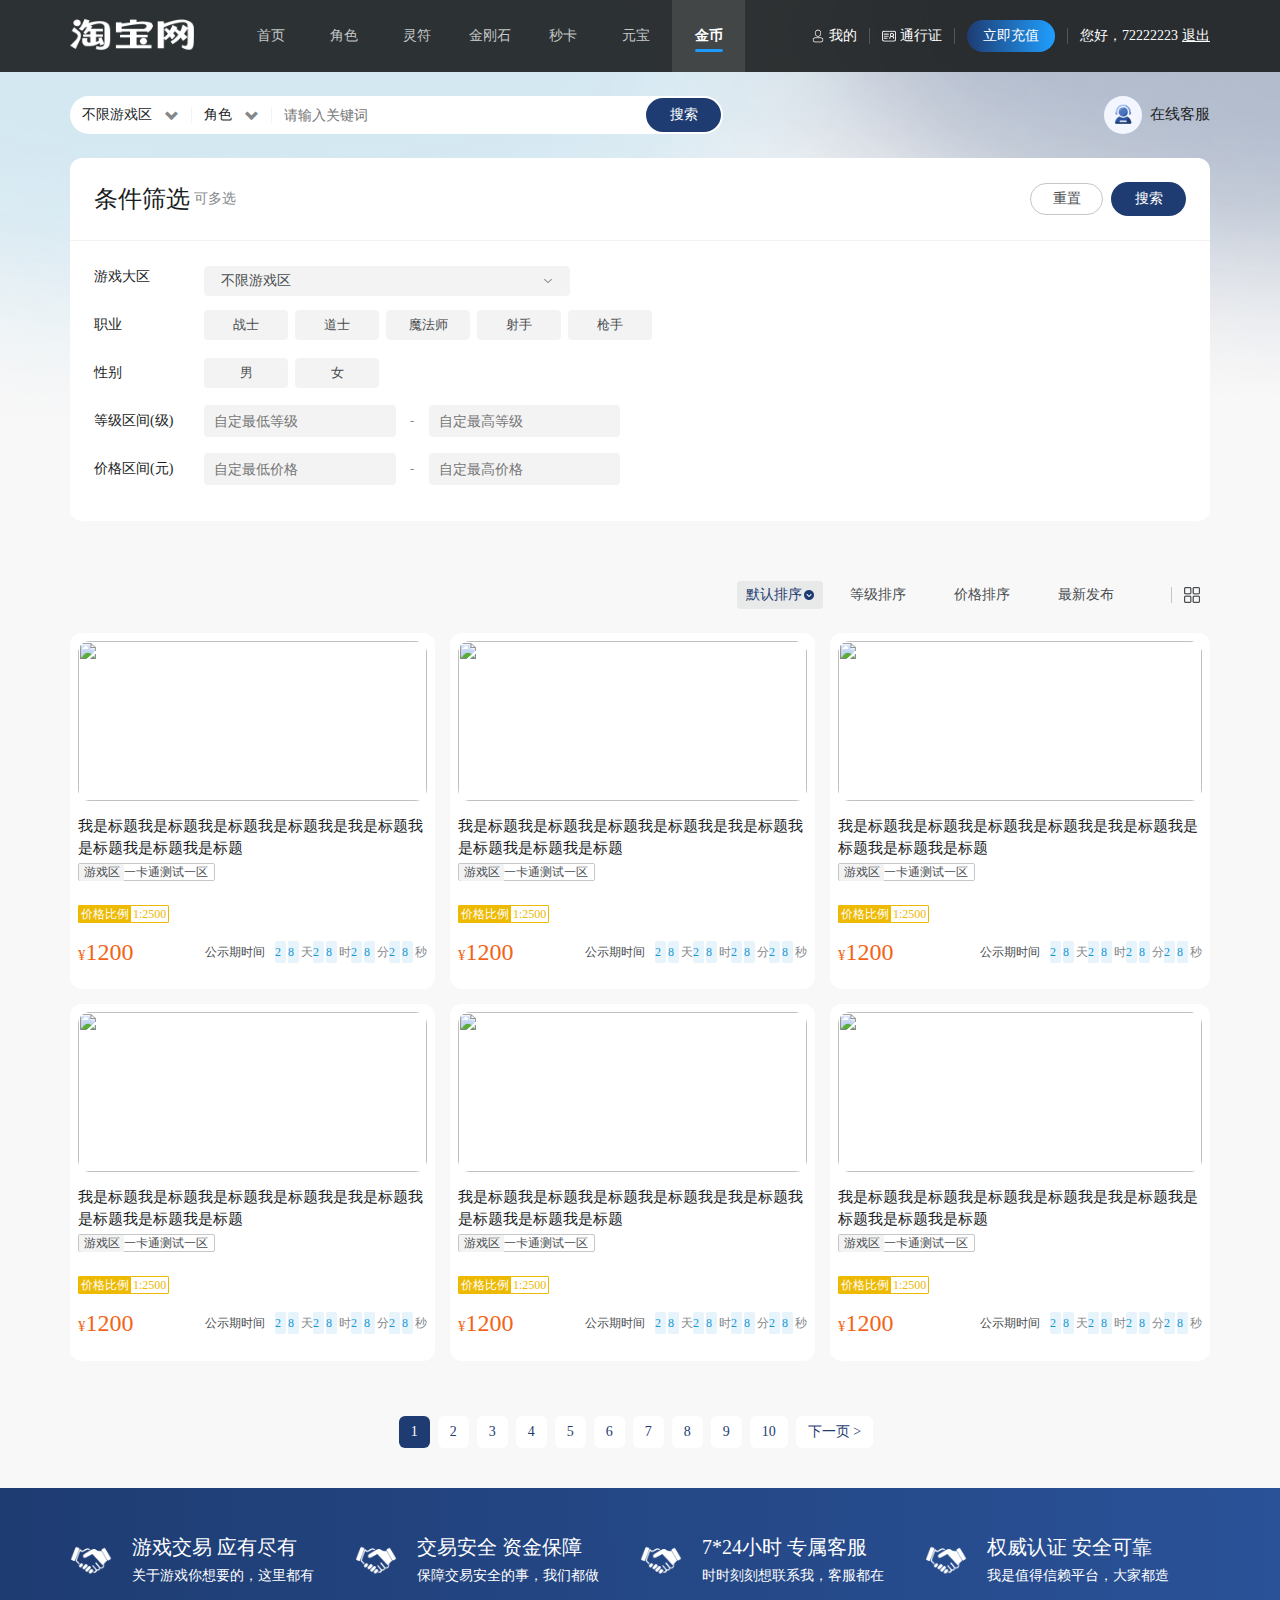
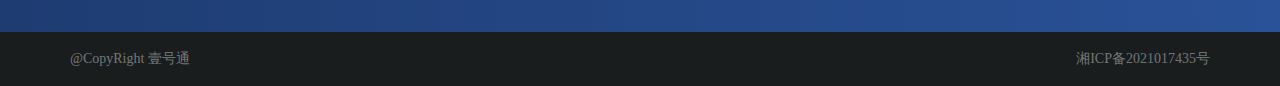
==== commit b1510542: "update" ====
--- a/jinbi.html
+++ b/jinbi.html
@@ -1,2062 +1,1464 @@
 <!DOCTYPE html>
 <html>
-    <head>
-        <meta charset="utf-8" />
-        <meta http-equiv="content-type" content="text/html; charset=utf-8" />
-        <meta http-equiv="X-UA-Compatible" content="IE=Edge" />
-        <meta
-            name="viewport"
-            content="width=device-width, initial-scale=1.0, minimum-scale=1.0, maximum-scale=1.0, user-scalable=no"
-        />
-        <meta name="apple-mobile-web-app-status-bar-style" content="black" />
-        <meta
-            name="report"
-            content='{"spm":"1001.2101","extra":{"titAb":"new"},"pid":"blog"}'
-        />
-        <meta name="applicable-device" content="mobile" />
-        <meta http-equiv="Cache-Control" content="no-transform" />
-        <meta http-equiv="Cache-Control" content="no-siteapp" />
-        <meta content="yes" name="apple-mobile-web-app-capable" />
-        <meta content="black" name="apple-mobile-web-app-status-bar-style" />
-        <meta content="telephone=no" name="format-detection" />
-        <meta content="email=no" name="format-detection" />
-        <meta name="referrer" content="always" />
-        <title></title>
-        <link rel="stylesheet" href="bootstrap/css/bootstrap.min.css" />
-        <link rel="stylesheet" href="css/animate.min.css" />
-        <link rel="stylesheet" href="./css/style.css" />
-        <link rel="stylesheet" href="css/role.css" />
-        <link rel="stylesheet" href="css/jinbi.css" />
-    </head>
-    <body>
-        <div id="role" class="page">
-            <div id="header">
-                <div class="pc-nav">
-                    <header class="header-comp">
-                        <div class="container h-100">
-                            <div class="flex-b align-center h-100">
-                                <div class="left flex align-center h-100">
-                                    <div
-                                        class="logo pointer"
-                                        onclick="toHome()"
-                                    ></div>
-                                    <div
-                                        class="menu-list f1 flex-a align-center"
-                                    >
-                                        <div
-                                            class="menu-item pointer"
-                                            data-path="index"
-                                        >
-                                            <span
-                                                >首页<span class="line"></span
-                                            ></span>
-                                        </div>
-                                        <div
-                                            class="menu-item pointer"
-                                            data-path="role"
-                                        >
-                                            <span
-                                                >角色<span class="line"></span
-                                            ></span>
-                                        </div>
-                                        <div
-                                            class="menu-item pointer"
-                                            data-path="lingfu"
-                                        >
-                                            <span
-                                                >灵符<span class="line"></span
-                                            ></span>
-                                        </div>
-                                        <div
-                                            class="menu-item pointer"
-                                            data-path="jingangshi"
-                                        >
-                                            <span
-                                                >金刚石<span class="line"></span
-                                            ></span>
-                                        </div>
-                                        <div
-                                            class="menu-item pointer"
-                                            data-path="card"
-                                        >
-                                            <span
-                                                >秒卡<span class="line"></span
-                                            ></span>
-                                        </div>
-                                        <div
-                                            class="menu-item pointer"
-                                            data-path="yuanbao"
-                                        >
-                                            <span
-                                                >元宝<span class="line"></span
-                                            ></span>
-                                        </div>
-                                        <div
-                                            class="menu-item pointer"
-                                            data-path="jinbi"
-                                        >
-                                            <span
-                                                >金币<span class="line"></span
-                                            ></span>
-                                        </div>
-                                    </div>
-                                </div>
-                                <div class="right flex-e align-center h-100">
-                                    <div
-                                        class="info-item pointer"
-                                        onclick="toPage('me')"
-                                    >
-                                        <img
-                                            src="./img/me.png"
-                                            alt=""
-                                            class="icon"
-                                        />
-                                        我的
-                                    </div>
-                                    <div class="line"></div>
-                                    <div class="info-item pointer">
-                                        <img
-                                            src="./img/txz.png"
-                                            alt=""
-                                            class="icon"
-                                        />
-                                        通行证
-                                    </div>
-                                    <div class="line"></div>
-                                    <div class="quick-charge pointer">
-                                        立即充值
-                                    </div>
-                                    <div class="line"></div>
-                                    <div class="info">您好，72222223</div>
-                                    <div class="logout">退出</div>
-                                </div>
-                            </div>
-                        </div>
-                    </header>
-                </div>
+	<head>
+		<meta charset="utf-8" />
+		<meta http-equiv="content-type" content="text/html; charset=utf-8" />
+		<meta http-equiv="X-UA-Compatible" content="IE=Edge" />
+		<meta name="viewport"
+			content="width=device-width, initial-scale=1.0, minimum-scale=1.0, maximum-scale=1.0, user-scalable=no" />
+		<meta name="apple-mobile-web-app-status-bar-style" content="black" />
+		<meta name="report" content='{"spm":"1001.2101","extra":{"titAb":"new"},"pid":"blog"}' />
+		<meta name="applicable-device" content="mobile" />
+		<meta http-equiv="Cache-Control" content="no-transform" />
+		<meta http-equiv="Cache-Control" content="no-siteapp" />
+		<meta content="yes" name="apple-mobile-web-app-capable" />
+		<meta content="black" name="apple-mobile-web-app-status-bar-style" />
+		<meta content="telephone=no" name="format-detection" />
+		<meta content="email=no" name="format-detection" />
+		<meta name="referrer" content="always" />
+		<title></title>
+		<link rel="stylesheet" href="bootstrap/css/bootstrap.min.css" />
+		<link rel="stylesheet" href="css/animate.min.css" />
+		<link rel="stylesheet" href="./css/style.css" />
+		<link rel="stylesheet" href="css/role.css" />
+		<link rel="stylesheet" href="css/jinbi.css" />
+	</head>
+	<body>
+		<div id="role" class="page">
+			<div id="header">
+				<div class="pc-nav">
+					<header class="header-comp">
+						<div class="container h-100">
+							<div class="flex-b align-center h-100">
+								<div class="left flex align-center h-100">
+									<div class="logo pointer" onclick="toHome()"></div>
+									<div class="menu-list f1 flex-a align-center">
+										<div class="menu-item pointer" data-path="index" onclick="toPage('index')">
+											<span>首页<span class="line"></span></span>
+										</div>
+										<div class="menu-item pointer" data-path="role" onclick="toPage('role')">
+											<span>角色<span class="line"></span></span>
+										</div>
+										<div class="menu-item pointer" data-path="lingfu" onclick="toPage('lingfu')">
+											<span>灵符<span class="line"></span></span>
+										</div>
+										<div class="menu-item pointer" data-path="jingangshi"
+											onclick="toPage('jingangshi')">
+											<span>金刚石<span class="line"></span></span>
+										</div>
+										<div class="menu-item pointer" data-path="card" onclick="toPage('card')">
+											<span>秒卡<span class="line"></span></span>
+										</div>
+										<div class="menu-item pointer" data-path="yuanbao" onclick="toPage('yuanbao')">
+											<span>元宝<span class="line"></span></span>
+										</div>
+										<div class="menu-item pointer" data-path="jinbi" onclick="toPage('jinbi')">
+											<span>金币<span class="line"></span></span>
+										</div>
+									</div>
+								</div>
+								<div class="right flex-e align-center h-100">
+									<div class="info-item pointer" onclick="toPage('me')">
+										<img src="./img/me.png" alt="" class="icon" />
+										我的
+									</div>
+									<div class="line"></div>
+									<div class="info-item pointer">
+										<img src="./img/txz.png" alt="" class="icon" />
+										通行证
+									</div>
+									<div class="line"></div>
+									<div class="quick-charge pointer">立即充值</div>
+									<div class="line"></div>
+									<div class="info">您好，72222223</div>
+									<div class="logout">退出</div>
+								</div>
+							</div>
+						</div>
+					</header>
+				</div>
+			
+				<div class="m-nav">
+					<header class="m-header-comp">
+						<div class="flex-b">
+							<div class="left logo no-shrink"></div>
+							<div class="middle f1">
+								<div class="search-box flex align-center" style="display: none">
+									<div class="icon"></div>
+									<input type="text" placeholder="请输入关键词" />
+									<div class="header-search-btn">搜索</div>
+								</div>
+							</div>
+							<div class="right flex-e no-shrink align-center">
+								<div class="kefu">
+									<div class="img"></div>
+								</div>
+								<div class="m-menu" onclick="toggleMMenu(true)"></div>
+							</div>
+						</div>
+						<div class="m-search-box m-nav">
+							<div class="container">
+								<div class="grid-2">
+									<div class="flex-c align-center m-search-item" onclick="toggleLayer('#layer1',true)">
+										<span id="mSelect1">不限游戏区</span>
+										<span class="arrow"></span>
+									</div>
+									<div class="flex-c align-center m-search-item" onclick="toggleLayer('#layer2',true)">
+										<span id="mSelect2">角色</span>
+										<span class="arrow"></span>
+									</div>
+								</div>
+								<div class="search-box flex align-center">
+									<div class="icon"></div>
+									<input type="text" placeholder="请输入关键词" />
+									<div class="header-search-btn">搜索</div>
+								</div>
+							</div>
+						</div>
+					</header>
+					<div class="layer-box hidden" id="layer1">
+						<div class="content-box flex-v flex-b animate__animated animate__fadeInUp">
+							<div style="min-height: 35vh;">
+								<div class="flex-b align-center">
+									<div class="flex align-center">
+										<div class="brand">条件筛选</div>
+										<div class="sub">可多选</div>
+									</div>
+									<div class="close" onclick="toggleLayer('#layer1',false)"></div>
+								</div>
+								<div class="name">游戏大区</div>
+								<div class="select-box w-100" style="width: 100%; margin-top: 8px">
+									<div class="w-100 flex-b" onclick="toggleSelect(this)">
+										<div class="select-value f1">
+											<span id="layerSelect1">不限游戏区</span>
+											<div class="arrow"></div>
+										</div>
+									</div>
+									<div class="option-list hidden">
+										<div class="option-item" onclick="getOption(this.innerText,'#layerSelect1')">
+											不限游戏区
+										</div>
+										<div class="option-item" onclick="getOption(this.innerText,'#layerSelect1')">
+											笑傲江湖
+										</div>
+										<div class="option-item" onclick="getOption(this.innerText,'#layerSelect1')">
+											海纳百川
+										</div>
+										<div class="option-item" onclick="getOption(this.innerText,'#layerSelect1')">
+											金戈铁马
+										</div>
+									</div>
+								</div>
+								<div id="optional" class="hidden">
+									<div class="name">职业</div>
+									<div class="flex align-center multi-selection">
+										<div class="tag" onclick="toggleMulti(this)">
+											战士
+										</div>
+										<div class="tag" onclick="toggleMulti(this)">
+											道士
+										</div>
+										<div class="tag" onclick="toggleMulti(this)">
+											魔法师
+										</div>
+										<div class="tag" onclick="toggleMulti(this)">
+											射手
+										</div>
+										<div class="tag" onclick="toggleMulti(this)">
+											枪手
+										</div>
+									</div>
+									<div class="name">性别</div>
+									<div class="flex align-center multi-selection">
+										<div class="tag" onclick="toggleSingle(this,'tag')">
+											男
+										</div>
+										<div class="tag" onclick="toggleSingle(this,'tag')">
+											女
+										</div>
+									</div>
+									<div class="name">等级区间(级)</div>
+									<div class="flex-b align-center price-box-wrapper">
+										<div class="price-item">
+											<input type="number" placeholder="自定最低等级" />
+										</div>
+										<span>-</span>
+										<div class="price-item">
+											<input type="number" placeholder="自定最高等级" />
+										</div>
+									</div>
+									<div class="name">价格区间(元)</div>
+									<div class="flex-b align-center price-box-wrapper">
+										<div class="price-item">
+											<input type="number" placeholder="自定最低价格" />
+										</div>
+										<span>-</span>
+										<div class="price-item">
+											<input type="number" placeholder="自定最高价格" />
+										</div>
+									</div>
+								</div>
+							</div>
+							<div class="btn-group-container flex-b align-center">
+								<div class="cancel-btn">重置</div>
+								<div class="buy-btn">确定</div>
+							</div>
+						</div>
+					</div>
+					<div class="layer-box hidden" id="layer2">
+						<div class="content-box flex-v flex-b animate__animated animate__fadeInUp">
+							<div>
+								<div class="flex-b align-center">
+									<div class="flex align-center">
+										<div class="brand">条件筛选</div>
+										<div class="sub">可多选</div>
+									</div>
+									<div class="close" onclick="toggleLayer('#layer2',false)"></div>
+								</div>
+								<div class="flex align-center multi-selection">
+									<div class="tag active" onclick="toggleSingle(this,'tag',true)">
+										角色
+									</div>
+									<div class="tag" onclick="toggleSingle(this,'tag',true)">
+										货币
+									</div>
+								</div>
+								<div class="name">游戏大区</div>
+								<div class="select-box w-100" style="width: 100%; margin-top: 8px">
+									<div class="w-100 flex-b" onclick="toggleSelect(this)">
+										<div class="select-value f1">
+											<span id="layerSelect2">不限游戏区</span>
+											<div class="arrow"></div>
+										</div>
+									</div>
+									<div class="option-list hidden">
+										<div class="option-item" onclick="getOption(this.innerText,'#layerSelect2')">
+											不限游戏区
+										</div>
+										<div class="option-item" onclick="getOption(this.innerText,'#layerSelect2')">
+											笑傲江湖
+										</div>
+										<div class="option-item" onclick="getOption(this.innerText,'#layerSelect2')">
+											海纳百川
+										</div>
+										<div class="option-item" onclick="getOption(this.innerText,'#layerSelect2')">
+											金戈铁马
+										</div>
+									</div>
+								</div>
+								<div id="mRoleSelect" class="hidden">
+									<div class="name">货币类型</div>
+									<div class="flex align-center multi-selection">
+										<div class="tag" onclick="toggleMulti(this)">
+											元宝
+										</div>
+										<div class="tag" onclick="toggleMulti(this)">
+											金币
+										</div>
+										<div class="tag" onclick="toggleMulti(this)">
+											秒卡
+										</div>
+									</div>
+								</div>
+								<div id="optional">
+									<div class="name">职业</div>
+									<div class="flex align-center multi-selection">
+										<div class="tag" onclick="toggleMulti(this)">
+											战士
+										</div>
+										<div class="tag" onclick="toggleMulti(this)">
+											道士
+										</div>
+										<div class="tag" onclick="toggleMulti(this)">
+											魔法师
+										</div>
+										<div class="tag" onclick="toggleMulti(this)">
+											射手
+										</div>
+										<div class="tag" onclick="toggleMulti(this)">
+											枪手
+										</div>
+									</div>
+									<div class="name">性别</div>
+									<div class="flex align-center multi-selection">
+										<div class="tag" onclick="toggleSingle(this,'tag')">
+											男
+										</div>
+										<div class="tag" onclick="toggleSingle(this,'tag')">
+											女
+										</div>
+									</div>
+									<div class="name">等级区间(级)</div>
+									<div class="flex-b align-center price-box-wrapper">
+										<div class="price-item">
+											<input type="number" placeholder="自定最低等级" />
+										</div>
+										<span>-</span>
+										<div class="price-item">
+											<input type="number" placeholder="自定最高等级" />
+										</div>
+									</div>
+								</div>
+								<div class="name">价格区间(元)</div>
+								<div class="flex-b align-center price-box-wrapper">
+									<div class="price-item">
+										<input type="number" placeholder="自定最低价格" />
+									</div>
+									<span>-</span>
+									<div class="price-item">
+										<input type="number" placeholder="自定最高价格" />
+									</div>
+								</div>
+							</div>
+							<div class="btn-group-container flex-b align-center">
+								<div class="cancel-btn">重置</div>
+								<div class="buy-btn">确定</div>
+							</div>
+						</div>
+					</div>
+				</div>
+			</div>
+			
+			<div id="search">
+				<div id="searchBox" class="pc-nav">
+					<div class="container">
+						<div class="flex-b align-center w-100">
+							<div class="search-box flex-b align-center">
+								<div class="flex align-center f1">
+									<div class="search-item-box">
+										<div class="search-item flex-b align-center" style="width: 97px"
+											onclick="toggleSelect(this)">
+											<span id="select1">不限游戏区</span>
+											<span class="glyphicon glyphicon-chevron-down arrow"></span>
+										</div>
+										<div class="option-list hidden" style="width: 120px">
+											<div class="option-item"
+												onclick="getOption(this.innerText,'#select1','#queryPart')">
+												不限游戏区
+											</div>
+											<div class="option-item"
+												onclick="getOption(this.innerText,'#select1','#queryPart')">
+												笑傲江湖
+											</div>
+											<div class="option-item"
+												onclick="getOption(this.innerText,'#select1','#queryPart')">
+												海纳百川
+											</div>
+											<div class="option-item"
+												onclick="getOption(this.innerText,'#select1','#queryPart')">
+												金戈铁马
+											</div>
+										</div>
+									</div>
+									<div class="line"></div>
+									<div class="search-item-box">
+										<div class="search-item flex-b align-center" style="width: 55px"
+											onclick="toggleSelect(this)">
+											<span id="select2">角色</span>
+											<span class="glyphicon glyphicon-chevron-down arrow"></span>
+										</div>
+										<div class="option-list hidden" style="width: 80px">
+											<div class="option-item"
+												onclick="toggleJueseSelect(this.innerText,'#select2','#queryPart','#innerOptional',true,'#huobiOptional')">
+												角色
+											</div>
+											<div class="option-item"
+												onclick="toggleJueseSelect(this.innerText,'#select2','#queryPart','#innerOptional',false,'#huobiOptional')">
+												货币
+											</div>
+										</div>
+									</div>
+									<div class="line"></div>
+									<input type="text" placeholder="请输入关键词" />
+								</div>
+								<div class="flex-e align-center">
+									<div class="search-btn flex-c align-center">
+										搜索
+									</div>
+								</div>
+							</div>
+							<div class="flex-e align-center kefu">
+								<div class="icon-box">
+									<div class="icon"></div>
+								</div>
+								在线客服
+							</div>
+						</div>
+					</div>
+					<div class="container animate__animated animate__fadeIn" id="queryPart">
+						<div class="query-box" id="queryBox">
+							<div class="header flex-b align-center">
+								<div class="brand-box" style="margin-top: 0">
+									<div class="brand">条件筛选</div>
+									<div class="sub">可多选</div>
+								</div>
+								<div class="flex-e align-center">
+									<div class="reset-btn" style="margin-right: 8px">
+										重置
+									</div>
+									<div class="search-btn">搜索</div>
+								</div>
+							</div>
+							<div class="content">
+								<div class="flex align-center item">
+									<div class="name">游戏大区</div>
+									<div class="select-box" style="width: 366px; margin-top: 8px">
+										<div class="w-100 flex-b" onclick="toggleSelect(this)">
+											<div class="select-value f1">
+												<span id="layerSelect1Web">不限游戏区</span>
+												<div class="arrow"></div>
+											</div>
+										</div>
+										<div class="option-list hidden" style="margin-top: -34px;">
+											<div class="option-item"
+												onclick="getWebOption(this.innerText,'#layerSelect1Web','#delTag1')">
+												不限游戏区
+											</div>
+											<div class="option-item"
+												onclick="getWebOption(this.innerText,'#layerSelect1Web','#delTag1')">
+												笑傲江湖
+											</div>
+											<div class="option-item"
+												onclick="getWebOption(this.innerText,'#layerSelect1Web','#delTag1')">
+												海纳百川
+											</div>
+											<div class="option-item"
+												onclick="getWebOption(this.innerText,'#layerSelect1Web','#delTag1')">
+												金戈铁马
+											</div>
+										</div>
+									</div>
+								</div>
+								<div id="outerOptional">
+									<div id="innerOptional">
+										<div class="flex align-center item">
+											<div class="name">职业</div>
+											<div class="flex align-center multi-selection" id="multiSelection">
+												<div class="tag" onclick="toggleMulti(this,'#multiSelection')">
+													战士
+												</div>
+												<div class="tag" onclick="toggleMulti(this,'#multiSelection')">
+													道士
+												</div>
+												<div class="tag" onclick="toggleMulti(this,'#multiSelection')">
+													魔法师
+												</div>
+												<div class="tag" onclick="toggleMulti(this,'#multiSelection')">
+													射手
+												</div>
+												<div class="tag" onclick="toggleMulti(this,'#multiSelection')">
+													枪手
+												</div>
+											</div>
+										</div>
+										<div class="flex align-center item">
+											<div class="name">性别</div>
+											<div class="flex align-center multi-selection">
+												<div class="tag" onclick="toggleSingle(this,'tag')">
+													男
+												</div>
+												<div class="tag" onclick="toggleSingle(this,'tag')">
+													女
+												</div>
+											</div>
+										</div>
+										<div class="flex align-center item" id="level">
+											<div class="name">等级区间(级)</div>
+											<div class="flex-b align-center price-box-wrapper">
+												<div class="price-item">
+													<input type="number" oninput="changeNumber(this,'#delTag4','等级区间:')"
+														placeholder="自定最低等级" />
+												</div>
+												<span>-</span>
+												<div class="price-item">
+													<input type="number" oninput="changeNumber(this,'#delTag4','等级区间:')"
+														placeholder="自定最高等级" />
+												</div>
+											</div>
+										</div>
+									</div>
+									<div id="huobiOptional" class="hidden">
+										<div class="flex align-center item">
+											<div class="name">货币类型</div>
+											<div class="flex align-center multi-selection" id="huobiSelection">
+												<div class="tag" onclick="toggleMulti(this,'#huobiSelection')">
+													元宝
+												</div>
+												<div class="tag" onclick="toggleMulti(this,'#huobiSelection')">
+													金币
+												</div>
+												<div class="tag" onclick="toggleMulti(this,'#huobiSelection')">
+													妙卡
+												</div>
+											</div>
+										</div>
 
-                <div class="m-nav">
-                    <header class="m-header-comp">
-                        <div class="flex-b">
-                            <div class="left logo no-shrink"></div>
-                            <div class="middle f1">
-                                <div
-                                    class="search-box flex align-center"
-                                    style="display: none"
-                                >
-                                    <div class="icon"></div>
-                                    <input
-                                        type="text"
-                                        placeholder="请输入关键词"
-                                    />
-                                    <div class="header-search-btn">搜索</div>
-                                </div>
-                            </div>
-                            <div class="right flex-e no-shrink align-center">
-                                <div class="kefu">
-                                    <div class="img"></div>
-                                </div>
-                                <div
-                                    class="m-menu"
-                                    onclick="toggleMMenu(true)"
-                                ></div>
-                            </div>
-                        </div>
-                        <div class="m-search-box m-nav">
-                            <div class="container">
-                                <div class="grid-2">
-                                    <div
-                                        class="flex-c align-center m-search-item"
-                                        onclick="toggleLayer('#layer1',true)"
-                                    >
-                                        <span id="mSelect1">不限游戏区</span>
-                                        <span class="arrow"></span>
-                                    </div>
-                                    <div
-                                        class="flex-c align-center m-search-item"
-                                        onclick="toggleLayer('#layer2',true)"
-                                    >
-                                        <span id="mSelect2">角色</span>
-                                        <span class="arrow"></span>
-                                    </div>
-                                </div>
-                                <div class="search-box flex align-center">
-                                    <div class="icon"></div>
-                                    <input
-                                        type="text"
-                                        placeholder="请输入关键词"
-                                    />
-                                    <div class="header-search-btn">搜索</div>
-                                </div>
-                            </div>
-                        </div>
-                    </header>
-                    <div class="layer-box hidden" id="layer1">
-                        <div
-                            class="content-box flex-v flex-b animate__animated animate__fadeInUp"
-                        >
-                            <div>
-                                <div class="flex-b align-center">
-                                    <div class="flex align-center">
-                                        <div class="brand">条件筛选</div>
-                                        <div class="sub">可多选</div>
-                                    </div>
-                                    <div
-                                        class="close"
-                                        onclick="toggleLayer('#layer1',false)"
-                                    ></div>
-                                </div>
-                                <div class="name">游戏大区</div>
-                                <div
-                                    class="select-box w-100"
-                                    style="width: 100%; margin-top: 8px"
-                                >
-                                    <div
-                                        class="w-100 flex-b"
-                                        onclick="toggleSelect(this)"
-                                    >
-                                        <div class="select-value f1">
-                                            <span id="layerSelect1"
-                                                >不限游戏区</span
-                                            >
-                                            <div class="arrow"></div>
-                                        </div>
-                                    </div>
-                                    <div class="option-list hidden">
-                                        <div
-                                            class="option-item"
-                                            onclick="getOption(this.innerText,'#layerSelect1')"
-                                        >
-                                            不限游戏区
-                                        </div>
-                                        <div
-                                            class="option-item"
-                                            onclick="getOption(this.innerText,'#layerSelect1')"
-                                        >
-                                            笑傲江湖
-                                        </div>
-                                        <div
-                                            class="option-item"
-                                            onclick="getOption(this.innerText,'#layerSelect1')"
-                                        >
-                                            海纳百川
-                                        </div>
-                                        <div
-                                            class="option-item"
-                                            onclick="getOption(this.innerText,'#layerSelect1')"
-                                        >
-                                            金戈铁马
-                                        </div>
-                                    </div>
-                                </div>
-                                <div id="optional" class="hidden">
-                                    <div class="name">职业</div>
-                                    <div
-                                        class="flex align-center multi-selection"
-                                    >
-                                        <div
-                                            class="tag"
-                                            onclick="toggleMulti(this)"
-                                        >
-                                            战士
-                                        </div>
-                                        <div
-                                            class="tag"
-                                            onclick="toggleMulti(this)"
-                                        >
-                                            道士
-                                        </div>
-                                        <div
-                                            class="tag"
-                                            onclick="toggleMulti(this)"
-                                        >
-                                            魔法师
-                                        </div>
-                                        <div
-                                            class="tag"
-                                            onclick="toggleMulti(this)"
-                                        >
-                                            射手
-                                        </div>
-                                        <div
-                                            class="tag"
-                                            onclick="toggleMulti(this)"
-                                        >
-                                            枪手
-                                        </div>
-                                    </div>
-                                    <div class="name">性别</div>
-                                    <div
-                                        class="flex align-center multi-selection"
-                                    >
-                                        <div
-                                            class="tag"
-                                            onclick="toggleSingle(this,'tag')"
-                                        >
-                                            男
-                                        </div>
-                                        <div
-                                            class="tag"
-                                            onclick="toggleSingle(this,'tag')"
-                                        >
-                                            女
-                                        </div>
-                                    </div>
-                                    <div class="name">等级区间(级)</div>
-                                    <div
-                                        class="flex-b align-center price-box-wrapper"
-                                    >
-                                        <div class="price-item">
-                                            <input
-                                                type="number"
-                                                placeholder="自定最低等级"
-                                            />
-                                        </div>
-                                        <span>-</span>
-                                        <div class="price-item">
-                                            <input
-                                                type="number"
-                                                placeholder="自定最高等级"
-                                            />
-                                        </div>
-                                    </div>
-                                    <div class="name">价格区间(元)</div>
-                                    <div
-                                        class="flex-b align-center price-box-wrapper"
-                                    >
-                                        <div class="price-item">
-                                            <input
-                                                type="number"
-                                                placeholder="自定最低价格"
-                                            />
-                                        </div>
-                                        <span>-</span>
-                                        <div class="price-item">
-                                            <input
-                                                type="number"
-                                                placeholder="自定最高价格"
-                                            />
-                                        </div>
-                                    </div>
-                                </div>
-                            </div>
-                            <div
-                                class="btn-group-container flex-b align-center"
-                            >
-                                <div class="cancel-btn">重置</div>
-                                <div class="buy-btn">确定</div>
-                            </div>
-                        </div>
-                    </div>
-                    <div class="layer-box hidden" id="layer2">
-                        <div
-                            class="content-box flex-v flex-b animate__animated animate__fadeInUp"
-                        >
-                            <div>
-                                <div class="flex-b align-center">
-                                    <div class="flex align-center">
-                                        <div class="brand">条件筛选</div>
-                                        <div class="sub">可多选</div>
-                                    </div>
-                                    <div
-                                        class="close"
-                                        onclick="toggleLayer('#layer2',false)"
-                                    ></div>
-                                </div>
-                                <div class="flex align-center multi-selection">
-                                    <div
-                                        class="tag active"
-                                        onclick="toggleSingle(this,'tag',true)"
-                                    >
-                                        角色
-                                    </div>
-                                    <div
-                                        class="tag"
-                                        onclick="toggleSingle(this,'tag',true)"
-                                    >
-                                        货币
-                                    </div>
-                                </div>
-                                <div class="name">游戏大区</div>
-                                <div
-                                    class="select-box w-100"
-                                    style="width: 100%; margin-top: 8px"
-                                >
-                                    <div
-                                        class="w-100 flex-b"
-                                        onclick="toggleSelect(this)"
-                                    >
-                                        <div class="select-value f1">
-                                            <span id="layerSelect2"
-                                                >不限游戏区</span
-                                            >
-                                            <div class="arrow"></div>
-                                        </div>
-                                    </div>
-                                    <div class="option-list hidden">
-                                        <div
-                                            class="option-item"
-                                            onclick="getOption(this.innerText,'#layerSelect2')"
-                                        >
-                                            不限游戏区
-                                        </div>
-                                        <div
-                                            class="option-item"
-                                            onclick="getOption(this.innerText,'#layerSelect2')"
-                                        >
-                                            笑傲江湖
-                                        </div>
-                                        <div
-                                            class="option-item"
-                                            onclick="getOption(this.innerText,'#layerSelect2')"
-                                        >
-                                            海纳百川
-                                        </div>
-                                        <div
-                                            class="option-item"
-                                            onclick="getOption(this.innerText,'#layerSelect2')"
-                                        >
-                                            金戈铁马
-                                        </div>
-                                    </div>
-                                </div>
-                                <div id="optional">
-                                    <div class="name">职业</div>
-                                    <div
-                                        class="flex align-center multi-selection"
-                                    >
-                                        <div
-                                            class="tag"
-                                            onclick="toggleMulti(this)"
-                                        >
-                                            战士
-                                        </div>
-                                        <div
-                                            class="tag"
-                                            onclick="toggleMulti(this)"
-                                        >
-                                            道士
-                                        </div>
-                                        <div
-                                            class="tag"
-                                            onclick="toggleMulti(this)"
-                                        >
-                                            魔法师
-                                        </div>
-                                        <div
-                                            class="tag"
-                                            onclick="toggleMulti(this)"
-                                        >
-                                            射手
-                                        </div>
-                                        <div
-                                            class="tag"
-                                            onclick="toggleMulti(this)"
-                                        >
-                                            枪手
-                                        </div>
-                                    </div>
-                                    <div class="name">性别</div>
-                                    <div
-                                        class="flex align-center multi-selection"
-                                    >
-                                        <div
-                                            class="tag"
-                                            onclick="toggleSingle(this,'tag')"
-                                        >
-                                            男
-                                        </div>
-                                        <div
-                                            class="tag"
-                                            onclick="toggleSingle(this,'tag')"
-                                        >
-                                            女
-                                        </div>
-                                    </div>
-                                    <div class="name">等级区间(级)</div>
-                                    <div
-                                        class="flex-b align-center price-box-wrapper"
-                                    >
-                                        <div class="price-item">
-                                            <input
-                                                type="number"
-                                                placeholder="自定最低等级"
-                                            />
-                                        </div>
-                                        <span>-</span>
-                                        <div class="price-item">
-                                            <input
-                                                type="number"
-                                                placeholder="自定最高等级"
-                                            />
-                                        </div>
-                                    </div>
-                                </div>
-                                <div class="name">价格区间(元)</div>
-                                <div
-                                    class="flex-b align-center price-box-wrapper"
-                                >
-                                    <div class="price-item">
-                                        <input
-                                            type="number"
-                                            placeholder="自定最低价格"
-                                        />
-                                    </div>
-                                    <span>-</span>
-                                    <div class="price-item">
-                                        <input
-                                            type="number"
-                                            placeholder="自定最高价格"
-                                        />
-                                    </div>
-                                </div>
-                            </div>
-                            <div
-                                class="btn-group-container flex-b align-center"
-                            >
-                                <div class="cancel-btn">重置</div>
-                                <div class="buy-btn">确定</div>
-                            </div>
-                        </div>
-                    </div>
-                </div>
-            </div>
+									</div>
+									<div class="flex align-center item" id="price">
+										<div class="name">价格区间(元)</div>
+										<div class="flex-b align-center price-box-wrapper">
+											<div class="price-item">
+												<input type="number" oninput="changeNumber(this,'#delTag5','价格区间:')"
+													placeholder="自定最低价格" />
+											</div>
+											<span>-</span>
+											<div class="price-item">
+												<input type="number" oninput="changeNumber(this,'#delTag5','价格区间:')"
+													placeholder="自定最高价格" />
+											</div>
+										</div>
+									</div>
+								</div>
+							</div>
+						</div>
+						<div class="flex align-center" style="margin-top: 20px;">
+							<div class="del-tag hidden" id="delTag1" style="margin-right: 4px">
+								<div id="value"></div>
+								<div class="del glyphicon glyphicon-remove"
+									onclick="clearDelTag(this,'#layerSelect1Web')"></div>
+							</div>
+							<div class="del-tag hidden" id="delTag2">
+								<div id="value"></div>
+								<div class="del glyphicon glyphicon-remove"
+									onclick="clearDelTag(this,'#multiSelection')"></div>
+							</div>
+							<!-- 性别 -->
+							<div class="del-tag hidden" id="delTag3">
+								<div id="value"></div>
+								<div class="del glyphicon glyphicon-remove"
+									onclick="clearDelTag(this,'#multiSelection')"></div>
+							</div>
+							<!-- 等级区间 -->
+							<div class="del-tag hidden" id="delTag4">
+								<div id="value"></div>
+								<div class="del glyphicon glyphicon-remove" onclick="clearDelTag(this,'#level')"></div>
+							</div>
+							<!-- 价格区间 -->
+							<div class="del-tag hidden" id="delTag5">
+								<div id="value"></div>
+								<div class="del glyphicon glyphicon-remove" onclick="clearDelTag(this,'#price')"></div>
+							</div>
+							<div class="del-tag hidden" id="delTag6">
+								<div id="value"></div>
+								<div class="del glyphicon glyphicon-remove"
+									onclick="clearDelTag(this,'#multiSelection')"></div>
+							</div>
+						</div>
 
-            <div id="search">
-                <div id="searchBox" class="pc-nav">
-                    <div class="container">
-                        <div class="flex-b align-center w-100">
-                            <div class="search-box flex-b align-center">
-                                <div class="flex align-center f1">
-                                    <div class="search-item-box">
-                                        <div
-                                            class="search-item flex-b align-center"
-                                            style="width: 97px"
-                                            onclick="toggleSelect(this)"
-                                        >
-                                            <span id="select1">不限游戏区</span>
-                                            <span
-                                                class="glyphicon glyphicon-chevron-down arrow"
-                                            ></span>
-                                        </div>
-                                        <div
-                                            class="option-list hidden"
-                                            style="width: 120px"
-                                        >
-                                            <div
-                                                class="option-item"
-                                                onclick="getOption(this.innerText,'#select1','#queryPart')"
-                                            >
-                                                不限游戏区
-                                            </div>
-                                            <div
-                                                class="option-item"
-                                                onclick="getOption(this.innerText,'#select1','#queryPart')"
-                                            >
-                                                笑傲江湖
-                                            </div>
-                                            <div
-                                                class="option-item"
-                                                onclick="getOption(this.innerText,'#select1','#queryPart')"
-                                            >
-                                                海纳百川
-                                            </div>
-                                            <div
-                                                class="option-item"
-                                                onclick="getOption(this.innerText,'#select1','#queryPart')"
-                                            >
-                                                金戈铁马
-                                            </div>
-                                        </div>
-                                    </div>
-                                    <div class="line"></div>
-                                    <div class="search-item-box">
-                                        <div
-                                            class="search-item flex-b align-center"
-                                            style="width: 55px"
-                                            onclick="toggleSelect(this)"
-                                        >
-                                            <span id="select2">角色</span>
-                                            <span
-                                                class="glyphicon glyphicon-chevron-down arrow"
-                                            ></span>
-                                        </div>
-                                        <div
-                                            class="option-list hidden"
-                                            style="width: 80px"
-                                        >
-                                            <div
-                                                class="option-item"
-                                                onclick="toggleJueseSelect(this.innerText,'#select2','#queryPart','#innerOptional',true)"
-                                            >
-                                                角色
-                                            </div>
-                                            <div
-                                                class="option-item"
-                                                onclick="toggleJueseSelect(this.innerText,'#select2','#queryPart','#innerOptional',false)"
-                                            >
-                                                货币
-                                            </div>
-                                        </div>
-                                    </div>
-                                    <div class="line"></div>
-                                    <input
-                                        type="text"
-                                        placeholder="请输入关键词"
-                                    />
-                                </div>
-                                <div class="flex-e align-center">
-                                    <div class="search-btn flex-c align-center">
-                                        搜索
-                                    </div>
-                                </div>
-                            </div>
-                            <div class="flex-e align-center kefu">
-                                <div class="icon-box">
-                                    <div class="icon"></div>
-                                </div>
-                                在线客服
-                            </div>
-                        </div>
-                    </div>
-                    <div
-                        class="container hidden animate__animated animate__fadeIn"
-                        id="queryPart"
-                    >
-                        <div class="query-box" id="queryBox">
-                            <div class="header flex-b align-center">
-                                <div class="brand-box" style="margin-top: 0">
-                                    <div class="brand">条件筛选</div>
-                                    <div class="sub">可多选</div>
-                                </div>
-                                <div class="flex-e align-center">
-                                    <div
-                                        class="reset-btn"
-                                        style="margin-right: 8px"
-                                    >
-                                        重置
-                                    </div>
-                                    <div class="search-btn">搜索</div>
-                                </div>
-                            </div>
-                            <div class="content">
-                                <div class="flex align-center item">
-                                    <div class="name">游戏大区</div>
-                                    <div
-                                        class="select-box"
-                                        style="width: 366px; margin-top: 8px"
-                                    >
-                                        <div
-                                            class="w-100 flex-b"
-                                            onclick="toggleSelect(this)"
-                                        >
-                                            <div class="select-value f1">
-                                                <span id="layerSelect1Web"
-                                                    >不限游戏区</span
-                                                >
-                                                <div class="arrow"></div>
-                                            </div>
-                                        </div>
-                                        <div class="option-list hidden">
-                                            <div
-                                                class="option-item"
-                                                onclick="getWebOption(this.innerText,'#layerSelect1Web','#delTag1')"
-                                            >
-                                                不限游戏区
-                                            </div>
-                                            <div
-                                                class="option-item"
-                                                onclick="getWebOption(this.innerText,'#layerSelect1Web','#delTag1')"
-                                            >
-                                                笑傲江湖
-                                            </div>
-                                            <div
-                                                class="option-item"
-                                                onclick="getWebOption(this.innerText,'#layerSelect1Web','#delTag1')"
-                                            >
-                                                海纳百川
-                                            </div>
-                                            <div
-                                                class="option-item"
-                                                onclick="getWebOption(this.innerText,'#layerSelect1Web','#delTag1')"
-                                            >
-                                                金戈铁马
-                                            </div>
-                                        </div>
-                                    </div>
-                                </div>
-                                <div id="outerOptional">
-                                    <div id="innerOptional">
-                                        <div class="flex align-center item">
-                                            <div class="name">职业</div>
-                                            <div
-                                                class="flex align-center multi-selection"
-                                                id="multiSelection"
-                                            >
-                                                <div
-                                                    class="tag"
-                                                    onclick="toggleMulti(this,'#multiSelection')"
-                                                >
-                                                    战士
-                                                </div>
-                                                <div
-                                                    class="tag"
-                                                    onclick="toggleMulti(this,'#multiSelection')"
-                                                >
-                                                    道士
-                                                </div>
-                                                <div
-                                                    class="tag"
-                                                    onclick="toggleMulti(this,'#multiSelection')"
-                                                >
-                                                    魔法师
-                                                </div>
-                                                <div
-                                                    class="tag"
-                                                    onclick="toggleMulti(this,'#multiSelection')"
-                                                >
-                                                    射手
-                                                </div>
-                                                <div
-                                                    class="tag"
-                                                    onclick="toggleMulti(this,'#multiSelection')"
-                                                >
-                                                    枪手
-                                                </div>
-                                            </div>
-                                        </div>
-                                        <div class="flex align-center item">
-                                            <div class="name">性别</div>
-                                            <div
-                                                class="flex align-center multi-selection"
-                                            >
-                                                <div
-                                                    class="tag"
-                                                    onclick="toggleSingle(this,'tag')"
-                                                >
-                                                    男
-                                                </div>
-                                                <div
-                                                    class="tag"
-                                                    onclick="toggleSingle(this,'tag')"
-                                                >
-                                                    女
-                                                </div>
-                                            </div>
-                                        </div>
-                                        <div class="flex align-center item">
-                                            <div class="name">等级区间(级)</div>
-                                            <div
-                                                class="flex-b align-center price-box-wrapper"
-                                            >
-                                                <div class="price-item">
-                                                    <input
-                                                        type="number"
-                                                        placeholder="自定最低等级"
-                                                    />
-                                                </div>
-                                                <span>-</span>
-                                                <div class="price-item">
-                                                    <input
-                                                        type="number"
-                                                        placeholder="自定最高等级"
-                                                    />
-                                                </div>
-                                            </div>
-                                        </div>
-                                    </div>
-                                    <div class="flex align-center item">
-                                        <div class="name">价格区间(元)</div>
-                                        <div
-                                            class="flex-b align-center price-box-wrapper"
-                                        >
-                                            <div class="price-item">
-                                                <input
-                                                    type="number"
-                                                    placeholder="自定最低价格"
-                                                />
-                                            </div>
-                                            <span>-</span>
-                                            <div class="price-item">
-                                                <input
-                                                    type="number"
-                                                    placeholder="自定最高价格"
-                                                />
-                                            </div>
-                                        </div>
-                                    </div>
-                                </div>
-                            </div>
-                        </div>
-                    </div>
-                </div>
-            </div>
-            <div class="container m-nopad">
-                <div
-                    class="brand-box flex-b align-center"
-                    style="margin-top: 16px; margin-bottom: 16px"
-                >
-                    <div class="flex align-center">
-                        <div
-                            class="del-tag hidden"
-                            id="delTag1"
-                            style="margin-right: 4px"
-                        >
-                            <div id="value"></div>
-                            <div
-                                class="del glyphicon glyphicon-remove"
-                                onclick="clearDelTag(this,'#layerSelect1Web')"
-                            ></div>
-                        </div>
-                        <div class="del-tag hidden" id="delTag2">
-                            <div id="value"></div>
-                            <div
-                                class="del glyphicon glyphicon-remove"
-                                onclick="clearDelTag(this,'#multiSelection')"
-                            ></div>
-                        </div>
-                    </div>
-                    <div class="flex-b f1 align-center" style="padding: 0 10px">
-                        <div style="min-width: 1px">
-                            <div
-                                class="m-block name"
-                                style="font-weight: bold; font-size: 16px"
-                            >
-                                金币
-                            </div>
-                        </div>
-                        <div class="flex-e align-center">
-                            <div
-                                class="order active pc-block"
-                                onclick="toggleOrderTab(this)"
-                            >
-                                默认排序
-                                <div class="icon"></div>
-                            </div>
-                            <div
-                                class="order pc-block"
-                                onclick="toggleOrderTab(this)"
-                            >
-                                等级排序
-                                <div class="icon"></div>
-                            </div>
-                            <div
-                                class="order pc-block"
-                                onclick="toggleOrderTab(this)"
-                            >
-                                价格排序
-                                <div class="icon"></div>
-                            </div>
-                            <div
-                                class="order pc-block"
-                                onclick="toggleOrderTab(this)"
-                            >
-                                最新发布
-                                <div class="icon"></div>
-                            </div>
-                            <div class="line pc-block"></div>
-                            <div class="menu" onclick="toggleMode()"></div>
-                        </div>
-                    </div>
-                </div>
-                <div id="mode">
-                    <div id="jinbiMode1">
-                        <div id="cardType">
-                            <div class="card-list">
-                                <div
-                                    class="order-list m-flex flex-a align-center"
-                                    style="margin-bottom: 10px"
-                                >
-                                    <div
-                                        class="order active"
-                                        onclick="toggleOrderTab(this)"
-                                        style="background: transparent"
-                                    >
-                                        价钱排序
-                                        <div class="icon"></div>
-                                    </div>
-                                    <div
-                                        class="order"
-                                        style="background: transparent"
-                                        onclick="toggleOrderTab(this)"
-                                    >
-                                        最新发布
-                                        <div class="icon"></div>
-                                    </div>
-                                </div>
-                                <div
-                                    class="card-item"
-                                    onclick="toPage('jinbiDetail')"
-                                >
-                                    <div class="img-box">
-                                        <!-- <div class="type-badge"
+					</div>
+				</div>
+			</div>
+
+			<div class="container m-nopad">
+				<div class="brand-box flex-b align-center" style="margin-top: 16px; margin-bottom: 16px">
+					<div class="flex align-center">
+						<div class="del-tag hidden" id="delTag1" style="margin-right: 4px">
+							<div id="value"></div>
+							<div class="del glyphicon glyphicon-remove" onclick="clearDelTag(this,'#layerSelect1Web')">
+							</div>
+						</div>
+						<div class="del-tag hidden" id="delTag2">
+							<div id="value"></div>
+							<div class="del glyphicon glyphicon-remove" onclick="clearDelTag(this,'#multiSelection')">
+							</div>
+						</div>
+					</div>
+
+					<div class="flex-b f1 align-center" style="padding: 0 10px">
+						<div style="min-width: 1px">
+							<div class="m-block name" style="font-weight: bold; font-size: 16px">
+								金币
+							</div>
+						</div>
+						<div class="flex-e align-center">
+							<div class="order active pc-block" onclick="toggleOrderTab(this)">
+								默认排序
+								<div class="icon"></div>
+							</div>
+							<div class="order pc-block" onclick="toggleOrderTab(this)">
+								等级排序
+								<div class="icon"></div>
+							</div>
+							<div class="order pc-block" onclick="toggleOrderTab(this)">
+								价格排序
+								<div class="icon"></div>
+							</div>
+							<div class="order pc-block" onclick="toggleOrderTab(this)">
+								最新发布
+								<div class="icon"></div>
+							</div>
+							<div class="line pc-block"></div>
+							<div class="menu" onclick="toggleMode()"></div>
+						</div>
+					</div>
+				</div>
+				<div id="mode">
+					<div id="jinbiMode1">
+						<div id="cardType">
+							<div class="card-list">
+								<div class="order-list m-flex flex-a align-center" style="margin-bottom: 10px">
+									<div class="order active" onclick="toggleOrderTab(this)"
+										style="background: transparent">
+										价钱排序
+										<div class="icon"></div>
+									</div>
+									<div class="order" style="background: transparent" onclick="toggleOrderTab(this)">
+										最新发布
+										<div class="icon"></div>
+									</div>
+								</div>
+								<div class="card-item" onclick="toPage('jinbiDetail')">
+									<div class="img-box">
+										<!-- <div class="type-badge"
 											style="background: url(./img/juese.png) no-repeat;background-position: center;background-size: contain;">
 										</div> -->
-                                        <img
-                                            src="https://img2.baidu.com/it/u=1279980577,766315695&fm=253&fmt=auto&app=138&f=JPEG"
-                                            alt=""
-                                        />
-                                    </div>
-                                    <div class="title">
-                                        我是标题我是标题我是标题我是标题我是我是标题我是标题我是标题我是标题
-                                    </div>
-                                    <div class="zone-box flex align-center">
-                                        <div class="left">游戏区</div>
-                                        <div class="right">一卡通测试一区</div>
-                                    </div>
-                                    <div class="tag-list flex align-center">
-                                        <div class="yellow-box">
-                                            <div class="left">价格比例</div>
-                                            <div class="right">1:2500</div>
-                                        </div>
-                                    </div>
-                                    <div class="flex-b align-center">
-                                        <div class="price">
-                                            <span>¥</span>1200
-                                        </div>
-                                        <div
-                                            class="countdown flex-e align-center"
-                                        >
-                                            公示期时间
-                                            <span
-                                                class="blue"
-                                                style="margin-left: 10px"
-                                                >2</span
-                                            >
-                                            <span class="blue">8</span>
-                                            <span>天</span>
-                                            <span class="blue">2</span>
-                                            <span class="blue">8</span>
-                                            <span>时</span>
-                                            <span class="blue">2</span>
-                                            <span class="blue">8</span>
-                                            <span>分</span>
-                                            <span class="blue">2</span>
-                                            <span class="blue">8</span>
-                                            <span>秒</span>
-                                        </div>
-                                    </div>
-                                </div>
-                                <div
-                                    class="card-item"
-                                    onclick="toPage('jinbiDetail')"
-                                >
-                                    <div class="img-box">
-                                        <!-- <div class="type-badge"
+										<img src="https://img2.baidu.com/it/u=1279980577,766315695&fm=253&fmt=auto&app=138&f=JPEG"
+											alt="" />
+									</div>
+									<div class="title">
+										我是标题我是标题我是标题我是标题我是我是标题我是标题我是标题我是标题
+									</div>
+									<div class="zone-box flex align-center">
+										<div class="left">游戏区</div>
+										<div class="right">一卡通测试一区</div>
+									</div>
+									<div class="tag-list flex align-center">
+										<div class="yellow-box">
+											<div class="left">价格比例</div>
+											<div class="right">1:2500</div>
+										</div>
+									</div>
+									<div class="flex-b align-center">
+										<div class="price">
+											<span>¥</span>1200
+										</div>
+										<div class="countdown flex-e align-center">
+											公示期时间
+											<span class="blue" style="margin-left: 10px">2</span>
+											<span class="blue">8</span>
+											<span>天</span>
+											<span class="blue">2</span>
+											<span class="blue">8</span>
+											<span>时</span>
+											<span class="blue">2</span>
+											<span class="blue">8</span>
+											<span>分</span>
+											<span class="blue">2</span>
+											<span class="blue">8</span>
+											<span>秒</span>
+										</div>
+									</div>
+								</div>
+								<div class="card-item" onclick="toPage('jinbiDetail')">
+									<div class="img-box">
+										<!-- <div class="type-badge"
 											style="background: url(./img/yuanbao.png) no-repeat;background-position: center;background-size: contain;">
 										</div> -->
-                                        <img
-                                            src="https://img2.baidu.com/it/u=1279980577,766315695&fm=253&fmt=auto&app=138&f=JPEG"
-                                            alt=""
-                                        />
-                                    </div>
-                                    <div class="title">
-                                        我是标题我是标题我是标题我是标题我是我是标题我是标题我是标题我是标题
-                                    </div>
-                                    <div class="zone-box flex align-center">
-                                        <div class="left">游戏区</div>
-                                        <div class="right">一卡通测试一区</div>
-                                    </div>
-                                    <div class="tag-list flex align-center">
-                                        <div class="yellow-box">
-                                            <div class="left">价格比例</div>
-                                            <div class="right">1:2500</div>
-                                        </div>
-                                    </div>
-                                    <div class="flex-b align-center">
-                                        <div class="price">
-                                            <span>¥</span>1200
-                                        </div>
-                                        <div
-                                            class="countdown flex-e align-center"
-                                        >
-                                            公示期时间
-                                            <span
-                                                class="blue"
-                                                style="margin-left: 10px"
-                                                >2</span
-                                            >
-                                            <span class="blue">8</span>
-                                            <span>天</span>
-                                            <span class="blue">2</span>
-                                            <span class="blue">8</span>
-                                            <span>时</span>
-                                            <span class="blue">2</span>
-                                            <span class="blue">8</span>
-                                            <span>分</span>
-                                            <span class="blue">2</span>
-                                            <span class="blue">8</span>
-                                            <span>秒</span>
-                                        </div>
-                                    </div>
-                                </div>
-                                <div
-                                    class="card-item"
-                                    onclick="toPage('jinbiDetail')"
-                                >
-                                    <div class="img-box">
-                                        <!-- <div class="type-badge"
+										<img src="https://img2.baidu.com/it/u=1279980577,766315695&fm=253&fmt=auto&app=138&f=JPEG"
+											alt="" />
+									</div>
+									<div class="title">
+										我是标题我是标题我是标题我是标题我是我是标题我是标题我是标题我是标题
+									</div>
+									<div class="zone-box flex align-center">
+										<div class="left">游戏区</div>
+										<div class="right">一卡通测试一区</div>
+									</div>
+									<div class="tag-list flex align-center">
+										<div class="yellow-box">
+											<div class="left">价格比例</div>
+											<div class="right">1:2500</div>
+										</div>
+									</div>
+									<div class="flex-b align-center">
+										<div class="price">
+											<span>¥</span>1200
+										</div>
+										<div class="countdown flex-e align-center">
+											公示期时间
+											<span class="blue" style="margin-left: 10px">2</span>
+											<span class="blue">8</span>
+											<span>天</span>
+											<span class="blue">2</span>
+											<span class="blue">8</span>
+											<span>时</span>
+											<span class="blue">2</span>
+											<span class="blue">8</span>
+											<span>分</span>
+											<span class="blue">2</span>
+											<span class="blue">8</span>
+											<span>秒</span>
+										</div>
+									</div>
+								</div>
+								<div class="card-item" onclick="toPage('jinbiDetail')">
+									<div class="img-box">
+										<!-- <div class="type-badge"
 											style="background: url(./img/jinbi.png) no-repeat;background-position: center;background-size: contain;">
 										</div> -->
-                                        <img
-                                            src="https://img2.baidu.com/it/u=1279980577,766315695&fm=253&fmt=auto&app=138&f=JPEG"
-                                            alt=""
-                                        />
-                                    </div>
-                                    <div class="title">
-                                        我是标题我是标题我是标题我是标题我是我是标题我是标题我是标题我是标题
-                                    </div>
-                                    <div class="zone-box flex align-center">
-                                        <div class="left">游戏区</div>
-                                        <div class="right">一卡通测试一区</div>
-                                    </div>
-                                    <div class="tag-list flex align-center">
-                                        <div class="yellow-box">
-                                            <div class="left">价格比例</div>
-                                            <div class="right">1:2500</div>
-                                        </div>
-                                    </div>
-                                    <div class="flex-b align-center">
-                                        <div class="price">
-                                            <span>¥</span>1200
-                                        </div>
-                                        <div
-                                            class="countdown flex-e align-center"
-                                        >
-                                            公示期时间
-                                            <span
-                                                class="blue"
-                                                style="margin-left: 10px"
-                                                >2</span
-                                            >
-                                            <span class="blue">8</span>
-                                            <span>天</span>
-                                            <span class="blue">2</span>
-                                            <span class="blue">8</span>
-                                            <span>时</span>
-                                            <span class="blue">2</span>
-                                            <span class="blue">8</span>
-                                            <span>分</span>
-                                            <span class="blue">2</span>
-                                            <span class="blue">8</span>
-                                            <span>秒</span>
-                                        </div>
-                                    </div>
-                                </div>
-                                <div
-                                    class="card-item"
-                                    onclick="toPage('jinbiDetail')"
-                                >
-                                    <div class="img-box">
-                                        <!-- <div class="type-badge"
+										<img src="https://img2.baidu.com/it/u=1279980577,766315695&fm=253&fmt=auto&app=138&f=JPEG"
+											alt="" />
+									</div>
+									<div class="title">
+										我是标题我是标题我是标题我是标题我是我是标题我是标题我是标题我是标题
+									</div>
+									<div class="zone-box flex align-center">
+										<div class="left">游戏区</div>
+										<div class="right">一卡通测试一区</div>
+									</div>
+									<div class="tag-list flex align-center">
+										<div class="yellow-box">
+											<div class="left">价格比例</div>
+											<div class="right">1:2500</div>
+										</div>
+									</div>
+									<div class="flex-b align-center">
+										<div class="price">
+											<span>¥</span>1200
+										</div>
+										<div class="countdown flex-e align-center">
+											公示期时间
+											<span class="blue" style="margin-left: 10px">2</span>
+											<span class="blue">8</span>
+											<span>天</span>
+											<span class="blue">2</span>
+											<span class="blue">8</span>
+											<span>时</span>
+											<span class="blue">2</span>
+											<span class="blue">8</span>
+											<span>分</span>
+											<span class="blue">2</span>
+											<span class="blue">8</span>
+											<span>秒</span>
+										</div>
+									</div>
+								</div>
+								<div class="card-item" onclick="toPage('jinbiDetail')">
+									<div class="img-box">
+										<!-- <div class="type-badge"
 											style="background: url(./img/juese.png) no-repeat;background-position: center;background-size: contain;">
 										</div> -->
-                                        <img
-                                            src="https://img2.baidu.com/it/u=1279980577,766315695&fm=253&fmt=auto&app=138&f=JPEG"
-                                            alt=""
-                                        />
-                                    </div>
-                                    <div class="title">
-                                        我是标题我是标题我是标题我是标题我是我是标题我是标题我是标题我是标题
-                                    </div>
-                                    <div class="zone-box flex align-center">
-                                        <div class="left">游戏区</div>
-                                        <div class="right">一卡通测试一区</div>
-                                    </div>
-                                    <div class="tag-list flex align-center">
-                                        <div class="yellow-box">
-                                            <div class="left">价格比例</div>
-                                            <div class="right">1:2500</div>
-                                        </div>
-                                    </div>
-                                    <div class="flex-b align-center">
-                                        <div class="price">
-                                            <span>¥</span>1200
-                                        </div>
-                                        <div
-                                            class="countdown flex-e align-center"
-                                        >
-                                            公示期时间
-                                            <span
-                                                class="blue"
-                                                style="margin-left: 10px"
-                                                >2</span
-                                            >
-                                            <span class="blue">8</span>
-                                            <span>天</span>
-                                            <span class="blue">2</span>
-                                            <span class="blue">8</span>
-                                            <span>时</span>
-                                            <span class="blue">2</span>
-                                            <span class="blue">8</span>
-                                            <span>分</span>
-                                            <span class="blue">2</span>
-                                            <span class="blue">8</span>
-                                            <span>秒</span>
-                                        </div>
-                                    </div>
-                                </div>
-                                <div
-                                    class="card-item"
-                                    onclick="toPage('jinbiDetail')"
-                                >
-                                    <div class="img-box">
-                                        <!-- <div class="type-badge"
+										<img src="https://img2.baidu.com/it/u=1279980577,766315695&fm=253&fmt=auto&app=138&f=JPEG"
+											alt="" />
+									</div>
+									<div class="title">
+										我是标题我是标题我是标题我是标题我是我是标题我是标题我是标题我是标题
+									</div>
+									<div class="zone-box flex align-center">
+										<div class="left">游戏区</div>
+										<div class="right">一卡通测试一区</div>
+									</div>
+									<div class="tag-list flex align-center">
+										<div class="yellow-box">
+											<div class="left">价格比例</div>
+											<div class="right">1:2500</div>
+										</div>
+									</div>
+									<div class="flex-b align-center">
+										<div class="price">
+											<span>¥</span>1200
+										</div>
+										<div class="countdown flex-e align-center">
+											公示期时间
+											<span class="blue" style="margin-left: 10px">2</span>
+											<span class="blue">8</span>
+											<span>天</span>
+											<span class="blue">2</span>
+											<span class="blue">8</span>
+											<span>时</span>
+											<span class="blue">2</span>
+											<span class="blue">8</span>
+											<span>分</span>
+											<span class="blue">2</span>
+											<span class="blue">8</span>
+											<span>秒</span>
+										</div>
+									</div>
+								</div>
+								<div class="card-item" onclick="toPage('jinbiDetail')">
+									<div class="img-box">
+										<!-- <div class="type-badge"
 											style="background: url(./img/yuanbao.png) no-repeat;background-position: center;background-size: contain;">
 										</div> -->
-                                        <img
-                                            src="https://img2.baidu.com/it/u=1279980577,766315695&fm=253&fmt=auto&app=138&f=JPEG"
-                                            alt=""
-                                        />
-                                    </div>
-                                    <div class="title">
-                                        我是标题我是标题我是标题我是标题我是我是标题我是标题我是标题我是标题
-                                    </div>
-                                    <div class="zone-box flex align-center">
-                                        <div class="left">游戏区</div>
-                                        <div class="right">一卡通测试一区</div>
-                                    </div>
-                                    <div class="tag-list flex align-center">
-                                        <div class="yellow-box">
-                                            <div class="left">价格比例</div>
-                                            <div class="right">1:2500</div>
-                                        </div>
-                                    </div>
-                                    <div class="flex-b align-center">
-                                        <div class="price">
-                                            <span>¥</span>1200
-                                        </div>
-                                        <div
-                                            class="countdown flex-e align-center"
-                                        >
-                                            公示期时间
-                                            <span
-                                                class="blue"
-                                                style="margin-left: 10px"
-                                                >2</span
-                                            >
-                                            <span class="blue">8</span>
-                                            <span>天</span>
-                                            <span class="blue">2</span>
-                                            <span class="blue">8</span>
-                                            <span>时</span>
-                                            <span class="blue">2</span>
-                                            <span class="blue">8</span>
-                                            <span>分</span>
-                                            <span class="blue">2</span>
-                                            <span class="blue">8</span>
-                                            <span>秒</span>
-                                        </div>
-                                    </div>
-                                </div>
-                                <div
-                                    class="card-item"
-                                    onclick="toPage('jinbiDetail')"
-                                >
-                                    <div class="img-box">
-                                        <!-- <div class="type-badge"
+										<img src="https://img2.baidu.com/it/u=1279980577,766315695&fm=253&fmt=auto&app=138&f=JPEG"
+											alt="" />
+									</div>
+									<div class="title">
+										我是标题我是标题我是标题我是标题我是我是标题我是标题我是标题我是标题
+									</div>
+									<div class="zone-box flex align-center">
+										<div class="left">游戏区</div>
+										<div class="right">一卡通测试一区</div>
+									</div>
+									<div class="tag-list flex align-center">
+										<div class="yellow-box">
+											<div class="left">价格比例</div>
+											<div class="right">1:2500</div>
+										</div>
+									</div>
+									<div class="flex-b align-center">
+										<div class="price">
+											<span>¥</span>1200
+										</div>
+										<div class="countdown flex-e align-center">
+											公示期时间
+											<span class="blue" style="margin-left: 10px">2</span>
+											<span class="blue">8</span>
+											<span>天</span>
+											<span class="blue">2</span>
+											<span class="blue">8</span>
+											<span>时</span>
+											<span class="blue">2</span>
+											<span class="blue">8</span>
+											<span>分</span>
+											<span class="blue">2</span>
+											<span class="blue">8</span>
+											<span>秒</span>
+										</div>
+									</div>
+								</div>
+								<div class="card-item" onclick="toPage('jinbiDetail')">
+									<div class="img-box">
+										<!-- <div class="type-badge"
 											style="background: url(./img/jinbi.png) no-repeat;background-position: center;background-size: contain;">
 										</div> -->
-                                        <img
-                                            src="https://img2.baidu.com/it/u=1279980577,766315695&fm=253&fmt=auto&app=138&f=JPEG"
-                                            alt=""
-                                        />
-                                    </div>
-                                    <div class="title">
-                                        我是标题我是标题我是标题我是标题我是我是标题我是标题我是标题我是标题
-                                    </div>
-                                    <div class="zone-box flex align-center">
-                                        <div class="left">游戏区</div>
-                                        <div class="right">一卡通测试一区</div>
-                                    </div>
-                                    <div class="tag-list flex align-center">
-                                        <div class="yellow-box">
-                                            <div class="left">价格比例</div>
-                                            <div class="right">1:2500</div>
-                                        </div>
-                                    </div>
-                                    <div class="flex-b align-center">
-                                        <div class="price">
-                                            <span>¥</span>1200
-                                        </div>
-                                        <div
-                                            class="countdown flex-e align-center"
-                                        >
-                                            公示期时间
-                                            <span
-                                                style="margin-left: 10px"
-                                                class="blue"
-                                                >2</span
-                                            >
-                                            <span class="blue">8</span>
-                                            <span>天</span>
-                                            <span class="blue">2</span>
-                                            <span class="blue">8</span>
-                                            <span>时</span>
-                                            <span class="blue">2</span>
-                                            <span class="blue">8</span>
-                                            <span>分</span>
-                                            <span class="blue">2</span>
-                                            <span class="blue">8</span>
-                                            <span>秒</span>
-                                        </div>
-                                    </div>
-                                </div>
-                            </div>
-                            <div
-                                class="flex-c align-center pagination-box pc-flex"
-                            >
-                                <div class="page-item active">1</div>
-                                <div class="page-item">2</div>
-                                <div class="page-item">3</div>
-                                <div class="page-item">4</div>
-                                <div class="page-item">5</div>
-                                <div class="page-item pc-nav">6</div>
-                                <div class="page-item pc-nav">7</div>
-                                <div class="page-item pc-nav">8</div>
-                                <div class="page-item pc-nav">9</div>
-                                <div class="page-item pc-nav">10</div>
-                                <div class="page-item">下一页 ></div>
-                            </div>
-                        </div>
-                    </div>
-                    <div id="jinbiMode2" class="hidden">
-                        <div id="yuanbao">
-                            <div id="cardType" class="w-100">
-                                <div class="card-list panel-list w-100">
-                                    <div
-                                        class="order-list m-flex flex-a align-center"
-                                        style="margin-bottom: 10px"
-                                    >
-                                        <div
-                                            class="order active"
-                                            onclick="toggleOrderTab(this)"
-                                            style="background: transparent"
-                                        >
-                                            价格排序
-                                            <div class="icon"></div>
-                                        </div>
-                                        <div
-                                            class="order"
-                                            onclick="toggleOrderTab(this)"
-                                            style="background: transparent"
-                                        >
-                                            等级排序
-                                            <div class="icon"></div>
-                                        </div>
-                                        <div
-                                            class="order"
-                                            style="background: transparent"
-                                            onclick="toggleOrderTab(this)"
-                                        >
-                                            最新发布
-                                            <div class="icon"></div>
-                                        </div>
-                                    </div>
-                                    <div
-                                        class="table-box w-100 hidden-pad-grid-lg"
-                                    >
-                                        <div class="tr">
-                                            <div class="th">类型</div>
-                                            <div class="th">标题</div>
-                                            <div class="th">游戏区</div>
-                                            <div
-                                                class="th flex align-center"
-                                                onclick="togglePaixu(this)"
-                                            >
-                                                价格
-                                                <div
-                                                    class="paixu-item paixu"
-                                                ></div>
-                                            </div>
-                                            <div class="th">平均比列、价格</div>
-                                            <div
-                                                class="th flex align-center"
-                                                onclick="togglePaixu(this)"
-                                            >
-                                                时间
-                                                <div
-                                                    class="paixu-item paixu"
-                                                ></div>
-                                            </div>
-                                            <div class="th"></div>
-                                        </div>
-                                        <div class="tr">
-                                            <div class="td">
-                                                <div class="img-box">
-                                                    <div
-                                                        class="type-badge"
-                                                        style="
-                                                            background: url(./img/juese.png)
+										<img src="https://img2.baidu.com/it/u=1279980577,766315695&fm=253&fmt=auto&app=138&f=JPEG"
+											alt="" />
+									</div>
+									<div class="title">
+										我是标题我是标题我是标题我是标题我是我是标题我是标题我是标题我是标题
+									</div>
+									<div class="zone-box flex align-center">
+										<div class="left">游戏区</div>
+										<div class="right">一卡通测试一区</div>
+									</div>
+									<div class="tag-list flex align-center">
+										<div class="yellow-box">
+											<div class="left">价格比例</div>
+											<div class="right">1:2500</div>
+										</div>
+									</div>
+									<div class="flex-b align-center">
+										<div class="price">
+											<span>¥</span>1200
+										</div>
+										<div class="countdown flex-e align-center">
+											公示期时间
+											<span style="margin-left: 10px" class="blue">2</span>
+											<span class="blue">8</span>
+											<span>天</span>
+											<span class="blue">2</span>
+											<span class="blue">8</span>
+											<span>时</span>
+											<span class="blue">2</span>
+											<span class="blue">8</span>
+											<span>分</span>
+											<span class="blue">2</span>
+											<span class="blue">8</span>
+											<span>秒</span>
+										</div>
+									</div>
+								</div>
+							</div>
+							<div class="flex-c align-center pagination-box pc-flex">
+								<div class="page-item active" onclick="togglePage(this)">1</div>
+								<div class="page-item" onclick="togglePage(this)">2</div>
+								<div class="page-item" onclick="togglePage(this)">3</div>
+								<div class="page-item" onclick="togglePage(this)">4</div>
+								<div class="page-item" onclick="togglePage(this)">5</div>
+								<div class="page-item pc-nav" onclick="togglePage(this)">6</div>
+								<div class="page-item pc-nav" onclick="togglePage(this)">7</div>
+								<div class="page-item pc-nav" onclick="togglePage(this)">8</div>
+								<div class="page-item pc-nav" onclick="togglePage(this)">9</div>
+								<div class="page-item pc-nav" onclick="togglePage(this)">10</div>
+								<div class="page-item" onclick="togglePage(this)">下一页 ></div>
+							</div>
+						</div>
+					</div>
+					<div id="jinbiMode2" class="hidden">
+						<div id="yuanbao">
+							<div id="cardType" class="w-100">
+								<div class="card-list panel-list w-100">
+									<div class="order-list m-flex flex-a align-center" style="margin-bottom: 10px">
+										<div class="order active" onclick="toggleOrderTab(this)"
+											style="background: transparent">
+											价格排序
+											<div class="icon"></div>
+										</div>
+										<div class="order" onclick="toggleOrderTab(this)"
+											style="background: transparent">
+											等级排序
+											<div class="icon"></div>
+										</div>
+										<div class="order" style="background: transparent"
+											onclick="toggleOrderTab(this)">
+											最新发布
+											<div class="icon"></div>
+										</div>
+									</div>
+									<div class="table-box w-100 hidden-pad-grid-lg">
+										<div class="tr">
+											<div class="th">类型</div>
+											<div class="th">标题</div>
+											<div class="th">游戏区</div>
+											<div class="th flex align-center" onclick="togglePaixu(this)">
+												价格
+												<div class="paixu-item paixu"></div>
+											</div>
+											<div class="th">平均比列、价格</div>
+											<div class="th flex align-center" onclick="togglePaixu(this)">
+												时间
+												<div class="paixu-item paixu"></div>
+											</div>
+											<div class="th"></div>
+										</div>
+										<div class="tr">
+											<div class="td">
+												<div class="img-box">
+													<div class="type-badge" style="
+                                                            background: url(./img/jinbi.png)
                                                                 no-repeat;
                                                             background-position: center;
                                                             background-size: contain;
-                                                        "
-                                                    ></div>
-                                                    <img
-                                                        src="https://img1.baidu.com/it/u=2305316345,3897980287&fm=253&fmt=auto&app=138&f=PNG"
-                                                        alt=""
-                                                    />
-                                                </div>
-                                            </div>
-                                            <div class="td">
-                                                我是标题我是标题我是标题我是标题我是我是标题
-                                            </div>
-                                            <div class="td">一卡通测试一区</div>
-                                            <div class="td">
-                                                <div class="price">
-                                                    <span>¥</span>1200
-                                                </div>
-                                            </div>
-                                            <div class="td">￥1:2500.00</div>
-                                            <div class="td">
-                                                <div
-                                                    class="countdown flex align-center"
-                                                >
-                                                    还剩
-                                                    <span
-                                                        class="blue"
-                                                        style="margin-left: 5px"
-                                                        >2</span
-                                                    >
-                                                    <span class="blue">8</span>
-                                                    <span>天</span>
-                                                    <span class="blue">2</span>
-                                                    <span class="blue">8</span>
-                                                    <span>时</span>
-                                                    <span class="blue">2</span>
-                                                    <span class="blue">8</span>
-                                                    <span>分</span>
-                                                    <span class="blue">2</span>
-                                                    <span class="blue">8</span>
-                                                    <span
-                                                        style="
+                                                        "></div>
+													<img src="https://img1.baidu.com/it/u=2305316345,3897980287&fm=253&fmt=auto&app=138&f=PNG"
+														alt="" />
+												</div>
+											</div>
+											<div class="td">
+												我是标题我是标题我是标题我是标题我是我是标题
+											</div>
+											<div class="td">一卡通测试一区</div>
+											<div class="td">
+												<div class="price">
+													<span>¥</span>1200
+												</div>
+											</div>
+											<div class="td">￥1:2500.00</div>
+											<div class="td">
+												<div class="countdown flex align-center">
+													还剩
+													<span class="blue" style="margin-left: 5px">2</span>
+													<span class="blue">8</span>
+													<span>天</span>
+													<span class="blue">2</span>
+													<span class="blue">8</span>
+													<span>时</span>
+													<span class="blue">2</span>
+													<span class="blue">8</span>
+													<span>分</span>
+													<span class="blue">2</span>
+													<span class="blue">8</span>
+													<span style="
                                                             margin-right: 5px;
-                                                        "
-                                                        >秒</span
-                                                    >
-                                                    过公示期
-                                                </div>
-                                            </div>
-                                            <div class="td">
-                                                <div
-                                                    class="detail-btn"
-                                                    onclick="toPage('jinbiDetail')"
-                                                >
-                                                    查看详情
-                                                </div>
-                                            </div>
-                                        </div>
-                                        <div class="tr">
-                                            <div class="td">
-                                                <div class="img-box">
-                                                    <div
-                                                        class="type-badge"
-                                                        style="
-                                                            background: url(./img/juese.png)
+                                                        ">秒</span>
+													过公示期
+												</div>
+											</div>
+											<div class="td">
+												<div class="detail-btn" onclick="toPage('jinbiDetail')">
+													查看详情
+												</div>
+											</div>
+										</div>
+										<div class="tr">
+											<div class="td">
+												<div class="img-box">
+													<div class="type-badge" style="
+                                                            background: url(./img/jinbi.png)
                                                                 no-repeat;
                                                             background-position: center;
                                                             background-size: contain;
-                                                        "
-                                                    ></div>
-                                                    <img
-                                                        src="https://img1.baidu.com/it/u=2305316345,3897980287&fm=253&fmt=auto&app=138&f=PNG"
-                                                        alt=""
-                                                    />
-                                                </div>
-                                            </div>
-                                            <div class="td">
-                                                我是标题我是标题我是标题我是标题我是我是标题
-                                            </div>
-                                            <div class="td">一卡通测试一区</div>
-                                            <div class="td">
-                                                <div class="price">
-                                                    <span>¥</span>1200
-                                                </div>
-                                            </div>
-                                            <div class="td">￥1:2500.00</div>
-                                            <div class="td">
-                                                <div
-                                                    class="countdown flex align-center"
-                                                >
-                                                    还剩
-                                                    <span
-                                                        class="blue"
-                                                        style="margin-left: 5px"
-                                                        >2</span
-                                                    >
-                                                    <span class="blue">8</span>
-                                                    <span>天</span>
-                                                    <span class="blue">2</span>
-                                                    <span class="blue">8</span>
-                                                    <span>时</span>
-                                                    <span class="blue">2</span>
-                                                    <span class="blue">8</span>
-                                                    <span>分</span>
-                                                    <span class="blue">2</span>
-                                                    <span class="blue">8</span>
-                                                    <span
-                                                        style="
+                                                        "></div>
+													<img src="https://img1.baidu.com/it/u=2305316345,3897980287&fm=253&fmt=auto&app=138&f=PNG"
+														alt="" />
+												</div>
+											</div>
+											<div class="td">
+												我是标题我是标题我是标题我是标题我是我是标题
+											</div>
+											<div class="td">一卡通测试一区</div>
+											<div class="td">
+												<div class="price">
+													<span>¥</span>1200
+												</div>
+											</div>
+											<div class="td">￥1:2500.00</div>
+											<div class="td">
+												<div class="countdown flex align-center">
+													还剩
+													<span class="blue" style="margin-left: 5px">2</span>
+													<span class="blue">8</span>
+													<span>天</span>
+													<span class="blue">2</span>
+													<span class="blue">8</span>
+													<span>时</span>
+													<span class="blue">2</span>
+													<span class="blue">8</span>
+													<span>分</span>
+													<span class="blue">2</span>
+													<span class="blue">8</span>
+													<span style="
                                                             margin-right: 5px;
-                                                        "
-                                                        >秒</span
-                                                    >
-                                                    过公示期
-                                                </div>
-                                            </div>
-                                            <div class="td">
-                                                <div
-                                                    class="detail-btn"
-                                                    onclick="toPage('jinbiDetail')"
-                                                >
-                                                    查看详情
-                                                </div>
-                                            </div>
-                                        </div>
-                                        <div class="tr">
-                                            <div class="td">
-                                                <div class="img-box">
-                                                    <div
-                                                        class="type-badge"
-                                                        style="
-                                                            background: url(./img/juese.png)
+                                                        ">秒</span>
+													过公示期
+												</div>
+											</div>
+											<div class="td">
+												<div class="detail-btn" onclick="toPage('jinbiDetail')">
+													查看详情
+												</div>
+											</div>
+										</div>
+										<div class="tr">
+											<div class="td">
+												<div class="img-box">
+													<div class="type-badge" style="
+                                                            background: url(./img/jinbi.png)
                                                                 no-repeat;
                                                             background-position: center;
                                                             background-size: contain;
-                                                        "
-                                                    ></div>
-                                                    <img
-                                                        src="https://img1.baidu.com/it/u=2305316345,3897980287&fm=253&fmt=auto&app=138&f=PNG"
-                                                        alt=""
-                                                    />
-                                                </div>
-                                            </div>
-                                            <div class="td">
-                                                我是标题我是标题我是标题我是标题我是我是标题
-                                            </div>
-                                            <div class="td">一卡通测试一区</div>
-                                            <div class="td">
-                                                <div class="price">
-                                                    <span>¥</span>1200
-                                                </div>
-                                            </div>
-                                            <div class="td">￥1:2500.00</div>
-                                            <div class="td">
-                                                <div
-                                                    class="countdown flex align-center"
-                                                >
-                                                    还剩
-                                                    <span
-                                                        class="blue"
-                                                        style="margin-left: 5px"
-                                                        >2</span
-                                                    >
-                                                    <span class="blue">8</span>
-                                                    <span>天</span>
-                                                    <span class="blue">2</span>
-                                                    <span class="blue">8</span>
-                                                    <span>时</span>
-                                                    <span class="blue">2</span>
-                                                    <span class="blue">8</span>
-                                                    <span>分</span>
-                                                    <span class="blue">2</span>
-                                                    <span class="blue">8</span>
-                                                    <span
-                                                        style="
+                                                        "></div>
+													<img src="https://img1.baidu.com/it/u=2305316345,3897980287&fm=253&fmt=auto&app=138&f=PNG"
+														alt="" />
+												</div>
+											</div>
+											<div class="td">
+												我是标题我是标题我是标题我是标题我是我是标题
+											</div>
+											<div class="td">一卡通测试一区</div>
+											<div class="td">
+												<div class="price">
+													<span>¥</span>1200
+												</div>
+											</div>
+											<div class="td">￥1:2500.00</div>
+											<div class="td">
+												<div class="countdown flex align-center">
+													还剩
+													<span class="blue" style="margin-left: 5px">2</span>
+													<span class="blue">8</span>
+													<span>天</span>
+													<span class="blue">2</span>
+													<span class="blue">8</span>
+													<span>时</span>
+													<span class="blue">2</span>
+													<span class="blue">8</span>
+													<span>分</span>
+													<span class="blue">2</span>
+													<span class="blue">8</span>
+													<span style="
                                                             margin-right: 5px;
-                                                        "
-                                                        >秒</span
-                                                    >
-                                                    过公示期
-                                                </div>
-                                            </div>
-                                            <div class="td">
-                                                <div
-                                                    class="detail-btn"
-                                                    onclick="toPage('jinbiDetail')"
-                                                >
-                                                    查看详情
-                                                </div>
-                                            </div>
-                                        </div>
-                                    </div>
-                                    <div class="pad-block-lg">
-                                        <div class="card-item pad-item flex">
-                                            <div class="img-box">
-                                                <div
-                                                    class="type-badge"
-                                                    style="
-                                                        background: url(./img/juese.png)
+                                                        ">秒</span>
+													过公示期
+												</div>
+											</div>
+											<div class="td">
+												<div class="detail-btn" onclick="toPage('jinbiDetail')">
+													查看详情
+												</div>
+											</div>
+										</div>
+									</div>
+									<div class="pad-block-lg">
+										<div class="card-item pad-item flex">
+											<div class="img-box">
+												<div class="type-badge" style="
+                                                        background: url(./img/jinbi.png)
                                                             no-repeat;
                                                         background-position: center;
                                                         background-size: contain;
-                                                    "
-                                                ></div>
-                                                <img
-                                                    src="https://img1.baidu.com/it/u=2305316345,3897980287&fm=253&fmt=auto&app=138&f=PNG"
-                                                    alt=""
-                                                />
-                                            </div>
-                                            <div class="f1 flex-b flex-v">
-                                                <div>
-                                                    <div class="title">
-                                                        我是标题我是标题我是标题我是标题我是我是标题
-                                                    </div>
-                                                    <div
-                                                        class="zone-box flex align-center"
-                                                    >
-                                                        <div class="left">
-                                                            游戏区
-                                                        </div>
-                                                        <div class="right">
-                                                            一卡通测试一区
-                                                        </div>
-                                                    </div>
-                                                </div>
-                                                <div>
-                                                    <div
-                                                        class="tag-list flex align-center"
-                                                    >
-                                                        <div class="yellow-box">
-                                                            <div class="left">
-                                                                价格比例
-                                                            </div>
-                                                            <div class="right">
-                                                                1:2500
-                                                            </div>
-                                                        </div>
-                                                    </div>
-                                                    <div class="price">
-                                                        <span>¥</span>1200
-                                                    </div>
-                                                    <div
-                                                        class="countdown flex align-center hidden-pad-lg"
-                                                    >
-                                                        还剩
-                                                        <span
-                                                            class="blue"
-                                                            style="
+                                                    "></div>
+												<img src="https://img1.baidu.com/it/u=2305316345,3897980287&fm=253&fmt=auto&app=138&f=PNG"
+													alt="" />
+											</div>
+											<div class="f1 flex-b flex-v">
+												<div>
+													<div class="title">
+														我是标题我是标题我是标题我是标题我是我是标题
+													</div>
+													<div class="zone-box flex align-center">
+														<div class="left">
+															游戏区
+														</div>
+														<div class="right">
+															一卡通测试一区
+														</div>
+													</div>
+												</div>
+												<div>
+													<div class="tag-list flex align-center">
+														<div class="yellow-box">
+															<div class="left">
+																价格比例
+															</div>
+															<div class="right">
+																1:2500
+															</div>
+														</div>
+													</div>
+													<div class="price">
+														<span>¥</span>1200
+													</div>
+													<div class="countdown flex align-center hidden-pad-lg">
+														还剩
+														<span class="blue" style="
                                                                 margin-left: 5px;
-                                                            "
-                                                            >2</span
-                                                        >
-                                                        <span class="blue"
-                                                            >8</span
-                                                        >
-                                                        <span>天</span>
-                                                        <span class="blue"
-                                                            >2</span
-                                                        >
-                                                        <span class="blue"
-                                                            >8</span
-                                                        >
-                                                        <span>时</span>
-                                                        <span class="blue"
-                                                            >2</span
-                                                        >
-                                                        <span class="blue"
-                                                            >8</span
-                                                        >
-                                                        <span>分</span>
-                                                        <span class="blue"
-                                                            >2</span
-                                                        >
-                                                        <span class="blue"
-                                                            >8</span
-                                                        >
-                                                        <span
-                                                            style="
+                                                            ">2</span>
+														<span class="blue">8</span>
+														<span>天</span>
+														<span class="blue">2</span>
+														<span class="blue">8</span>
+														<span>时</span>
+														<span class="blue">2</span>
+														<span class="blue">8</span>
+														<span>分</span>
+														<span class="blue">2</span>
+														<span class="blue">8</span>
+														<span style="
                                                                 margin-right: 5px;
-                                                            "
-                                                            >秒</span
-                                                        >
-                                                        过公示期
-                                                    </div>
-                                                    <div class="pad-block-lg">
-                                                        <div
-                                                            class="countdown flex align-center nowrap"
-                                                        >
-                                                            公示期时间
-                                                            <span class="blue"
-                                                                >2</span
-                                                            >
-                                                            <span class="blue"
-                                                                >8</span
-                                                            >
-                                                            <span>天</span>
-                                                            <span class="blue"
-                                                                >2</span
-                                                            >
-                                                            <span class="blue"
-                                                                >8</span
-                                                            >
-                                                            <span>时</span>
-                                                            <span class="blue"
-                                                                >2</span
-                                                            >
-                                                            <span class="blue"
-                                                                >8</span
-                                                            >
-                                                            <span>分</span>
-                                                            <span class="blue"
-                                                                >2</span
-                                                            >
-                                                            <span class="blue"
-                                                                >8</span
-                                                            >
-                                                            <span>秒</span>
-                                                        </div>
-                                                    </div>
-                                                </div>
-                                            </div>
-                                        </div>
-                                        <div class="card-item pad-item flex">
-                                            <div class="img-box">
-                                                <div
-                                                    class="type-badge"
-                                                    style="
-                                                        background: url(./img/juese.png)
+                                                            ">秒</span>
+														过公示期
+													</div>
+													<div class="pad-block-lg">
+														<div class="countdown flex align-center nowrap">
+															公示期时间
+															<span class="blue">2</span>
+															<span class="blue">8</span>
+															<span>天</span>
+															<span class="blue">2</span>
+															<span class="blue">8</span>
+															<span>时</span>
+															<span class="blue">2</span>
+															<span class="blue">8</span>
+															<span>分</span>
+															<span class="blue">2</span>
+															<span class="blue">8</span>
+															<span>秒</span>
+														</div>
+													</div>
+												</div>
+											</div>
+										</div>
+										<div class="card-item pad-item flex">
+											<div class="img-box">
+												<div class="type-badge" style="
+                                                        background: url(./img/jinbi.png)
                                                             no-repeat;
                                                         background-position: center;
                                                         background-size: contain;
-                                                    "
-                                                ></div>
-                                                <img
-                                                    src="https://img1.baidu.com/it/u=2305316345,3897980287&fm=253&fmt=auto&app=138&f=PNG"
-                                                    alt=""
-                                                />
-                                            </div>
-                                            <div class="f1 flex-b flex-v">
-                                                <div>
-                                                    <div class="title">
-                                                        我是标题我是标题我是标题我是标题我是我是标题
-                                                    </div>
-                                                    <div
-                                                        class="zone-box flex align-center"
-                                                    >
-                                                        <div class="left">
-                                                            游戏区
-                                                        </div>
-                                                        <div class="right">
-                                                            一卡通测试一区
-                                                        </div>
-                                                    </div>
-                                                </div>
-                                                <div>
-                                                    <div
-                                                        class="tag-list flex align-center"
-                                                    >
-                                                        <div class="yellow-box">
-                                                            <div class="left">
-                                                                价格比例
-                                                            </div>
-                                                            <div class="right">
-                                                                1:2500
-                                                            </div>
-                                                        </div>
-                                                    </div>
-                                                    <div class="price">
-                                                        <span>¥</span>1200
-                                                    </div>
-                                                    <div
-                                                        class="countdown flex align-center hidden-pad-lg"
-                                                    >
-                                                        还剩
-                                                        <span
-                                                            class="blue"
-                                                            style="
+                                                    "></div>
+												<img src="https://img1.baidu.com/it/u=2305316345,3897980287&fm=253&fmt=auto&app=138&f=PNG"
+													alt="" />
+											</div>
+											<div class="f1 flex-b flex-v">
+												<div>
+													<div class="title">
+														我是标题我是标题我是标题我是标题我是我是标题
+													</div>
+													<div class="zone-box flex align-center">
+														<div class="left">
+															游戏区
+														</div>
+														<div class="right">
+															一卡通测试一区
+														</div>
+													</div>
+												</div>
+												<div>
+													<div class="tag-list flex align-center">
+														<div class="yellow-box">
+															<div class="left">
+																价格比例
+															</div>
+															<div class="right">
+																1:2500
+															</div>
+														</div>
+													</div>
+													<div class="price">
+														<span>¥</span>1200
+													</div>
+													<div class="countdown flex align-center hidden-pad-lg">
+														还剩
+														<span class="blue" style="
                                                                 margin-left: 5px;
-                                                            "
-                                                            >2</span
-                                                        >
-                                                        <span class="blue"
-                                                            >8</span
-                                                        >
-                                                        <span>天</span>
-                                                        <span class="blue"
-                                                            >2</span
-                                                        >
-                                                        <span class="blue"
-                                                            >8</span
-                                                        >
-                                                        <span>时</span>
-                                                        <span class="blue"
-                                                            >2</span
-                                                        >
-                                                        <span class="blue"
-                                                            >8</span
-                                                        >
-                                                        <span>分</span>
-                                                        <span class="blue"
-                                                            >2</span
-                                                        >
-                                                        <span class="blue"
-                                                            >8</span
-                                                        >
-                                                        <span
-                                                            style="
+                                                            ">2</span>
+														<span class="blue">8</span>
+														<span>天</span>
+														<span class="blue">2</span>
+														<span class="blue">8</span>
+														<span>时</span>
+														<span class="blue">2</span>
+														<span class="blue">8</span>
+														<span>分</span>
+														<span class="blue">2</span>
+														<span class="blue">8</span>
+														<span style="
                                                                 margin-right: 5px;
-                                                            "
-                                                            >秒</span
-                                                        >
-                                                        过公示期
-                                                    </div>
-                                                    <div class="pad-block-lg">
-                                                        <div
-                                                            class="countdown flex align-center nowrap"
-                                                        >
-                                                            公示期时间
-                                                            <span class="blue"
-                                                                >2</span
-                                                            >
-                                                            <span class="blue"
-                                                                >8</span
-                                                            >
-                                                            <span>天</span>
-                                                            <span class="blue"
-                                                                >2</span
-                                                            >
-                                                            <span class="blue"
-                                                                >8</span
-                                                            >
-                                                            <span>时</span>
-                                                            <span class="blue"
-                                                                >2</span
-                                                            >
-                                                            <span class="blue"
-                                                                >8</span
-                                                            >
-                                                            <span>分</span>
-                                                            <span class="blue"
-                                                                >2</span
-                                                            >
-                                                            <span class="blue"
-                                                                >8</span
-                                                            >
-                                                            <span>秒</span>
-                                                        </div>
-                                                    </div>
-                                                </div>
-                                            </div>
-                                        </div>
-                                        <div class="card-item pad-item flex">
-                                            <div class="img-box">
-                                                <div
-                                                    class="type-badge"
-                                                    style="
-                                                        background: url(./img/juese.png)
+                                                            ">秒</span>
+														过公示期
+													</div>
+													<div class="pad-block-lg">
+														<div class="countdown flex align-center nowrap">
+															公示期时间
+															<span class="blue">2</span>
+															<span class="blue">8</span>
+															<span>天</span>
+															<span class="blue">2</span>
+															<span class="blue">8</span>
+															<span>时</span>
+															<span class="blue">2</span>
+															<span class="blue">8</span>
+															<span>分</span>
+															<span class="blue">2</span>
+															<span class="blue">8</span>
+															<span>秒</span>
+														</div>
+													</div>
+												</div>
+											</div>
+										</div>
+										<div class="card-item pad-item flex">
+											<div class="img-box">
+												<div class="type-badge" style="
+                                                        background: url(./img/jinbi.png)
                                                             no-repeat;
                                                         background-position: center;
                                                         background-size: contain;
-                                                    "
-                                                ></div>
-                                                <img
-                                                    src="https://img1.baidu.com/it/u=2305316345,3897980287&fm=253&fmt=auto&app=138&f=PNG"
-                                                    alt=""
-                                                />
-                                            </div>
-                                            <div class="f1 flex-b flex-v">
-                                                <div>
-                                                    <div class="title">
-                                                        我是标题我是标题我是标题我是标题我是我是标题
-                                                    </div>
-                                                    <div
-                                                        class="zone-box flex align-center"
-                                                    >
-                                                        <div class="left">
-                                                            游戏区
-                                                        </div>
-                                                        <div class="right">
-                                                            一卡通测试一区
-                                                        </div>
-                                                    </div>
-                                                </div>
-                                                <div>
-                                                    <div
-                                                        class="tag-list flex align-center"
-                                                    >
-                                                        <div class="yellow-box">
-                                                            <div class="left">
-                                                                价格比例
-                                                            </div>
-                                                            <div class="right">
-                                                                1:2500
-                                                            </div>
-                                                        </div>
-                                                    </div>
-                                                    <div class="price">
-                                                        <span>¥</span>1200
-                                                    </div>
-                                                    <div
-                                                        class="countdown flex align-center hidden-pad-lg"
-                                                    >
-                                                        还剩
-                                                        <span
-                                                            class="blue"
-                                                            style="
+                                                    "></div>
+												<img src="https://img1.baidu.com/it/u=2305316345,3897980287&fm=253&fmt=auto&app=138&f=PNG"
+													alt="" />
+											</div>
+											<div class="f1 flex-b flex-v">
+												<div>
+													<div class="title">
+														我是标题我是标题我是标题我是标题我是我是标题
+													</div>
+													<div class="zone-box flex align-center">
+														<div class="left">
+															游戏区
+														</div>
+														<div class="right">
+															一卡通测试一区
+														</div>
+													</div>
+												</div>
+												<div>
+													<div class="tag-list flex align-center">
+														<div class="yellow-box">
+															<div class="left">
+																价格比例
+															</div>
+															<div class="right">
+																1:2500
+															</div>
+														</div>
+													</div>
+													<div class="price">
+														<span>¥</span>1200
+													</div>
+													<div class="countdown flex align-center hidden-pad-lg">
+														还剩
+														<span class="blue" style="
                                                                 margin-left: 5px;
-                                                            "
-                                                            >2</span
-                                                        >
-                                                        <span class="blue"
-                                                            >8</span
-                                                        >
-                                                        <span>天</span>
-                                                        <span class="blue"
-                                                            >2</span
-                                                        >
-                                                        <span class="blue"
-                                                            >8</span
-                                                        >
-                                                        <span>时</span>
-                                                        <span class="blue"
-                                                            >2</span
-                                                        >
-                                                        <span class="blue"
-                                                            >8</span
-                                                        >
-                                                        <span>分</span>
-                                                        <span class="blue"
-                                                            >2</span
-                                                        >
-                                                        <span class="blue"
-                                                            >8</span
-                                                        >
-                                                        <span
-                                                            style="
+                                                            ">2</span>
+														<span class="blue">8</span>
+														<span>天</span>
+														<span class="blue">2</span>
+														<span class="blue">8</span>
+														<span>时</span>
+														<span class="blue">2</span>
+														<span class="blue">8</span>
+														<span>分</span>
+														<span class="blue">2</span>
+														<span class="blue">8</span>
+														<span style="
                                                                 margin-right: 5px;
-                                                            "
-                                                            >秒</span
-                                                        >
-                                                        过公示期
-                                                    </div>
-                                                    <div class="pad-block-lg">
-                                                        <div
-                                                            class="countdown flex align-center nowrap"
-                                                        >
-                                                            公示期时间
-                                                            <span class="blue"
-                                                                >2</span
-                                                            >
-                                                            <span class="blue"
-                                                                >8</span
-                                                            >
-                                                            <span>天</span>
-                                                            <span class="blue"
-                                                                >2</span
-                                                            >
-                                                            <span class="blue"
-                                                                >8</span
-                                                            >
-                                                            <span>时</span>
-                                                            <span class="blue"
-                                                                >2</span
-                                                            >
-                                                            <span class="blue"
-                                                                >8</span
-                                                            >
-                                                            <span>分</span>
-                                                            <span class="blue"
-                                                                >2</span
-                                                            >
-                                                            <span class="blue"
-                                                                >8</span
-                                                            >
-                                                            <span>秒</span>
-                                                        </div>
-                                                    </div>
-                                                </div>
-                                            </div>
-                                        </div>
-                                    </div>
-                                </div>
-                                <div
-                                    class="flex-c align-center pagination-box pc-flex"
-                                >
-                                    <div class="page-item active">1</div>
-                                    <div class="page-item">2</div>
-                                    <div class="page-item">3</div>
-                                    <div class="page-item">4</div>
-                                    <div class="page-item">5</div>
-                                    <div class="page-item pc-nav">6</div>
-                                    <div class="page-item pc-nav">7</div>
-                                    <div class="page-item pc-nav">8</div>
-                                    <div class="page-item pc-nav">9</div>
-                                    <div class="page-item pc-nav">10</div>
-                                    <div class="page-item">下一页 ></div>
-                                </div>
-                            </div>
-                        </div>
-                    </div>
-                </div>
-                <div class="setop-box">
-                    <div class="setop"></div>
-                </div>
-            </div>
-            <div id="footer">
-                <div class="footer-comp">
-                    <div class="container h-100">
-                        <div class="grid-4 h-100">
-                            <div class="item">
-                                <div class="icon"></div>
-                                <div>
-                                    <div class="name">游戏交易 应有尽有</div>
-                                    <div class="sub">
-                                        关于游戏你想要的，这里都有
-                                    </div>
-                                </div>
-                            </div>
-                            <div class="item">
-                                <div class="icon"></div>
-                                <div>
-                                    <div class="name">交易安全 资金保障</div>
-                                    <div class="sub">
-                                        保障交易安全的事，我们都做
-                                    </div>
-                                </div>
-                            </div>
-                            <div class="item">
-                                <div class="icon"></div>
-                                <div>
-                                    <div class="name">7*24小时 专属客服</div>
-                                    <div class="sub">
-                                        时时刻刻想联系我，客服都在
-                                    </div>
-                                </div>
-                            </div>
-                            <div class="item">
-                                <div class="icon"></div>
-                                <div>
-                                    <div class="name">权威认证 安全可靠</div>
-                                    <div class="sub">
-                                        我是值得信赖平台，大家都造
-                                    </div>
-                                </div>
-                            </div>
-                        </div>
-                    </div>
-                </div>
-                <div class="btm-box">
-                    <div class="container h-100">
-                        <div class="flex-b align-center h-100">
-                            <span>@CopyRight 壹号通</span>
-                            <span>湘ICP备2021017435号</span>
-                        </div>
-                    </div>
-                </div>
-            </div>
-            <div id="mMenu" class="hidden">
-                <div class="m-menu-layer">
-                    <img
-                        src="./img/close.png"
-                        alt=""
-                        class="close"
-                        onclick="toggleMMenu(false)"
-                    />
-                    <div class="menu-list">
-                        <div
-                            class="menu-item pointer"
-                            data-path="index"
-                            onclick="toPage('index')"
-                        >
-                            <span>首页<span class="line"></span></span>
-                        </div>
-                        <div
-                            class="menu-item pointer"
-                            data-path="role"
-                            onclick="toPage('role')"
-                        >
-                            <span>角色<span class="line"></span></span>
-                        </div>
-                        <div
-                            class="menu-item pointer"
-                            data-path="lingfu"
-                            onclick="toPage('lingfu')"
-                        >
-                            <span>灵符<span class="line"></span></span>
-                        </div>
-                        <div
-                            class="menu-item pointer"
-                            data-path="jingangshi"
-                            onclick="toPage('jingangshi')"
-                        >
-                            <span>金刚石<span class="line"></span></span>
-                        </div>
-                        <div
-                            class="menu-item pointer"
-                            data-path="card"
-                            onclick="toPage('card')"
-                        >
-                            <span>秒卡<span class="line"></span></span>
-                        </div>
-                        <div
-                            class="menu-item pointer"
-                            data-path="yuanbao"
-                            onclick="toPage('yuanbao')"
-                        >
-                            <span>元宝<span class="line"></span></span>
-                        </div>
-                        <div
-                            class="menu-item pointer"
-                            data-path="jinbi"
-                            onclick="toPage('jinbi')"
-                        >
-                            <span>金币<span class="line"></span></span>
-                        </div>
-                    </div>
-                </div>
-            </div>
-        </div>
-        <script src="./js/jquery.js"></script>
-        <script src="./js/common.js"></script>
-        <script src="./js/header.js"></script>
-        <script>
-            let mode = 1;
-            window.onload = () => {
-                document.body.addEventListener("click", (e) => {
-                    e.preventDefault();
-                    e.stopPropagation();
-                    if (
-                        !(
-                            e.target.classList.contains("option-list") ||
-                            e.target.classList.contains("option-item")
-                        )
-                    ) {
-                        clearOptions();
-                    }
-                });
-                setTop();
-            };
+                                                            ">秒</span>
+														过公示期
+													</div>
+													<div class="pad-block-lg">
+														<div class="countdown flex align-center nowrap">
+															公示期时间
+															<span class="blue">2</span>
+															<span class="blue">8</span>
+															<span>天</span>
+															<span class="blue">2</span>
+															<span class="blue">8</span>
+															<span>时</span>
+															<span class="blue">2</span>
+															<span class="blue">8</span>
+															<span>分</span>
+															<span class="blue">2</span>
+															<span class="blue">8</span>
+															<span>秒</span>
+														</div>
+													</div>
+												</div>
+											</div>
+										</div>
 
-            function setTop() {
-                let setop = document.querySelector(".setop");
-                if (setop) {
-                    setop.addEventListener("click", function () {
-                        document.body.scrollTop =
-                            document.documentElement.scrollTop = 0;
-                    });
-                }
-            }
+									</div>
+								</div>
+								<div class="flex-c align-center pagination-box pc-flex">
+									<div class="page-item active" onclick="togglePage(this)">1</div>
+									<div class="page-item" onclick="togglePage(this)">2</div>
+									<div class="page-item" onclick="togglePage(this)">3</div>
+									<div class="page-item" onclick="togglePage(this)">4</div>
+									<div class="page-item" onclick="togglePage(this)">5</div>
+									<div class="page-item pc-nav" onclick="togglePage(this)">6</div>
+									<div class="page-item pc-nav" onclick="togglePage(this)">7</div>
+									<div class="page-item pc-nav" onclick="togglePage(this)">8</div>
+									<div class="page-item pc-nav" onclick="togglePage(this)">9</div>
+									<div class="page-item pc-nav" onclick="togglePage(this)">10</div>
+									<div class="page-item" onclick="togglePage(this)">下一页 ></div>
+								</div>
+							</div>
+						</div>
+					</div>
+				</div>
+				<div class="setop-box">
+					<div class="setop"></div>
+				</div>
+			</div>
+			<div id="footer" class="pc-nav">
+				<div class="footer-comp">
+					<div class="container h-100">
+						<div class="grid-4 h-100">
+							<div class="item">
+								<div class="icon"></div>
+								<div>
+									<div class="name">游戏交易 应有尽有</div>
+									<div class="sub">
+										关于游戏你想要的，这里都有
+									</div>
+								</div>
+							</div>
+							<div class="item">
+								<div class="icon"></div>
+								<div>
+									<div class="name">交易安全 资金保障</div>
+									<div class="sub">
+										保障交易安全的事，我们都做
+									</div>
+								</div>
+							</div>
+							<div class="item">
+								<div class="icon"></div>
+								<div>
+									<div class="name">7*24小时 专属客服</div>
+									<div class="sub">
+										时时刻刻想联系我，客服都在
+									</div>
+								</div>
+							</div>
+							<div class="item">
+								<div class="icon"></div>
+								<div>
+									<div class="name">权威认证 安全可靠</div>
+									<div class="sub">
+										我是值得信赖平台，大家都造
+									</div>
+								</div>
+							</div>
+						</div>
+					</div>
+				</div>
+				<div class="btm-box">
+					<div class="container h-100">
+						<div class="flex-b align-center h-100">
+							<span>@CopyRight 壹号通</span>
+							<span>湘ICP备2021017435号</span>
+						</div>
+					</div>
+				</div>
+			</div>
+			
+		</div>
+		<div id="mMenu" class="hidden">
+			<div class="m-menu-layer">
+				<img src="./img/close.png" alt="" class="close" onclick="toggleMMenu(false)" />
+				<div class="menu-list">
+					<div class="menu-item pointer" data-path="index" onclick="toPage('index')">
+						<span>首页<span class="line"></span></span>
+					</div>
+					<div class="menu-item pointer" data-path="role" onclick="toPage('role')">
+						<span>角色<span class="line"></span></span>
+					</div>
+					<div class="menu-item pointer" data-path="lingfu" onclick="toPage('lingfu')">
+						<span>灵符<span class="line"></span></span>
+					</div>
+					<div class="menu-item pointer" data-path="jingangshi" onclick="toPage('jingangshi')">
+						<span>金刚石<span class="line"></span></span>
+					</div>
+					<div class="menu-item pointer" data-path="card" onclick="toPage('card')">
+						<span>秒卡<span class="line"></span></span>
+					</div>
+					<div class="menu-item pointer" data-path="yuanbao" onclick="toPage('yuanbao')">
+						<span>元宝<span class="line"></span></span>
+					</div>
+					<div class="menu-item pointer" data-path="jinbi" onclick="toPage('jinbi')">
+						<span>金币<span class="line"></span></span>
+					</div>
+				</div>
+			</div>
+		</div>
+				
+		<script src="./js/jquery.js"></script>
+		<script src="./js/common.js"></script>
+		<script src="./js/header.js"></script>
+		<script>
+			let mode = 1;
+			window.onload = () => {
+				document.body.addEventListener("click", (e) => {
+					e.preventDefault();
+					e.stopPropagation();
+					if (
+						!(
+							e.target.classList.contains("option-list") ||
+							e.target.classList.contains("option-item")
+						)
+					) {
+						clearOptions();
+					}
+				});
+				setTop();
+				let countList = document.querySelectorAll('.countdown')
+				for (let i = 0; i < countList.length; i++) {
+					setCountdown(countList[i])
+				}
+			};
 
-            function toggleMode() {
-                if (mode != 1) {
-                    mode = 1;
-                    document
-                        .querySelector("#jinbiMode1")
-                        .classList.remove("hidden");
-                    document
-                        .querySelector("#jinbiMode2")
-                        .classList.add("hidden");
-                } else {
-                    mode = 2;
-                    document
-                        .querySelector("#jinbiMode1")
-                        .classList.add("hidden");
-                    document
-                        .querySelector("#jinbiMode2")
-                        .classList.remove("hidden");
-                }
-            }
-        </script>
-    </body>
-</html>
+			function setTop() {
+				let setop = document.querySelector(".setop");
+				if (setop) {
+					setop.addEventListener("click", function() {
+						document.body.scrollTop =
+							document.documentElement.scrollTop = 0;
+					});
+				}
+			}
+
+			function toggleMode() {
+				if (mode != 1) {
+					mode = 1;
+					document
+						.querySelector("#jinbiMode1")
+						.classList.remove("hidden");
+					document
+						.querySelector("#jinbiMode2")
+						.classList.add("hidden");
+				} else {
+					mode = 2;
+					document
+						.querySelector("#jinbiMode1")
+						.classList.add("hidden");
+					document
+						.querySelector("#jinbiMode2")
+						.classList.remove("hidden");
+				}
+			}
+		</script>
+	</body>
+</html>
--- a/css/style.css
+++ b/css/style.css
@@ -1679,6 +1679,19 @@
   padding: 10px 30px;
   border-bottom: 1px solid #f2f3f4;
 }
+.fixed-btn-group {
+  position: fixed;
+  bottom: 0;
+  left: 0;
+  right: 0;
+  margin-left: auto;
+  margin-right: auto;
+  bottom: 103;
+  background-color: #fff;
+  -webkit-box-sizing: border-box;
+  box-sizing: border-box;
+  padding: 8px 10px 30px;
+}
 #me .card {
   -webkit-box-sizing: border-box;
           box-sizing: border-box;
@@ -1722,3 +1735,101 @@
   overflow: hidden;
   max-width: 100%;
 }
+#me .img-box {
+  margin-right: 20px;
+}
+#me .title {
+  font-weight: bold;
+}
+#me .type {
+  color: #666;
+  font-size: 12px;
+}
+#me .mb {
+  margin-bottom: 4px;
+}
+#me .zone-box {
+  width: 137px;
+  height: 18px;
+  border-radius: 2px 2px 2px 2px;
+  opacity: 1;
+  border: 1px solid #C4C7C8;
+  margin-top: 4px;
+}
+#me .zone-box .left {
+  width: 45px;
+  height: 17px;
+  background: #F3F3F3;
+  border-radius: 2px 0px 0px 2px;
+  font-size: 12px;
+  font-family: PingFang SC-Regular, PingFang SC;
+  font-weight: 400;
+  color: #494D50;
+  display: -webkit-box;
+  display: -ms-flexbox;
+  display: flex;
+  -webkit-box-align: center;
+      -ms-flex-align: center;
+          align-items: center;
+  -webkit-box-pack: center;
+      -ms-flex-pack: center;
+          justify-content: center;
+}
+#me .zone-box .right {
+  font-size: 12px;
+  font-family: PingFang SC-Regular, PingFang SC;
+  font-weight: 400;
+  color: #494D50;
+}
+#me .price {
+  font-size: 24px;
+  font-family: Roboto-Regular, Roboto;
+  font-weight: 400;
+  color: #F26516;
+  margin-top: 12px;
+}
+#me .price span {
+  font-size: 15px;
+  font-family: Roboto-Regular, Roboto;
+  font-weight: 400;
+  color: #F26516;
+}
+#me .countdown {
+  margin-top: 12px;
+  font-size: 12px;
+  font-family: PingFang SC-Regular, PingFang SC;
+  font-weight: 400;
+  color: #494D50;
+}
+#me .countdown span {
+  font-size: 12px;
+  font-family: PingFang SC-Regular, PingFang SC;
+  font-weight: 400;
+  color: #84888A;
+  display: -webkit-box;
+  display: -ms-flexbox;
+  display: flex;
+  -webkit-box-orient: vertical;
+  -webkit-box-direction: normal;
+      -ms-flex-direction: column;
+          flex-direction: column;
+  -webkit-box-pack: center;
+      -ms-flex-pack: center;
+          justify-content: center;
+}
+#me .countdown span.blue {
+  width: 11px;
+  height: 22px;
+  background: rgba(24, 151, 214, 0.1);
+  border-radius: 2px 2px 2px 2px;
+  margin-right: 2px;
+  color: #1897D6;
+}
+#me .countdown span.gray {
+  width: 11px;
+  height: 22px;
+  background: rgba(73, 77, 80, 0.1);
+  border-radius: 2px 2px 2px 2px;
+  margin-right: 2px;
+  color: #494D50;
+}
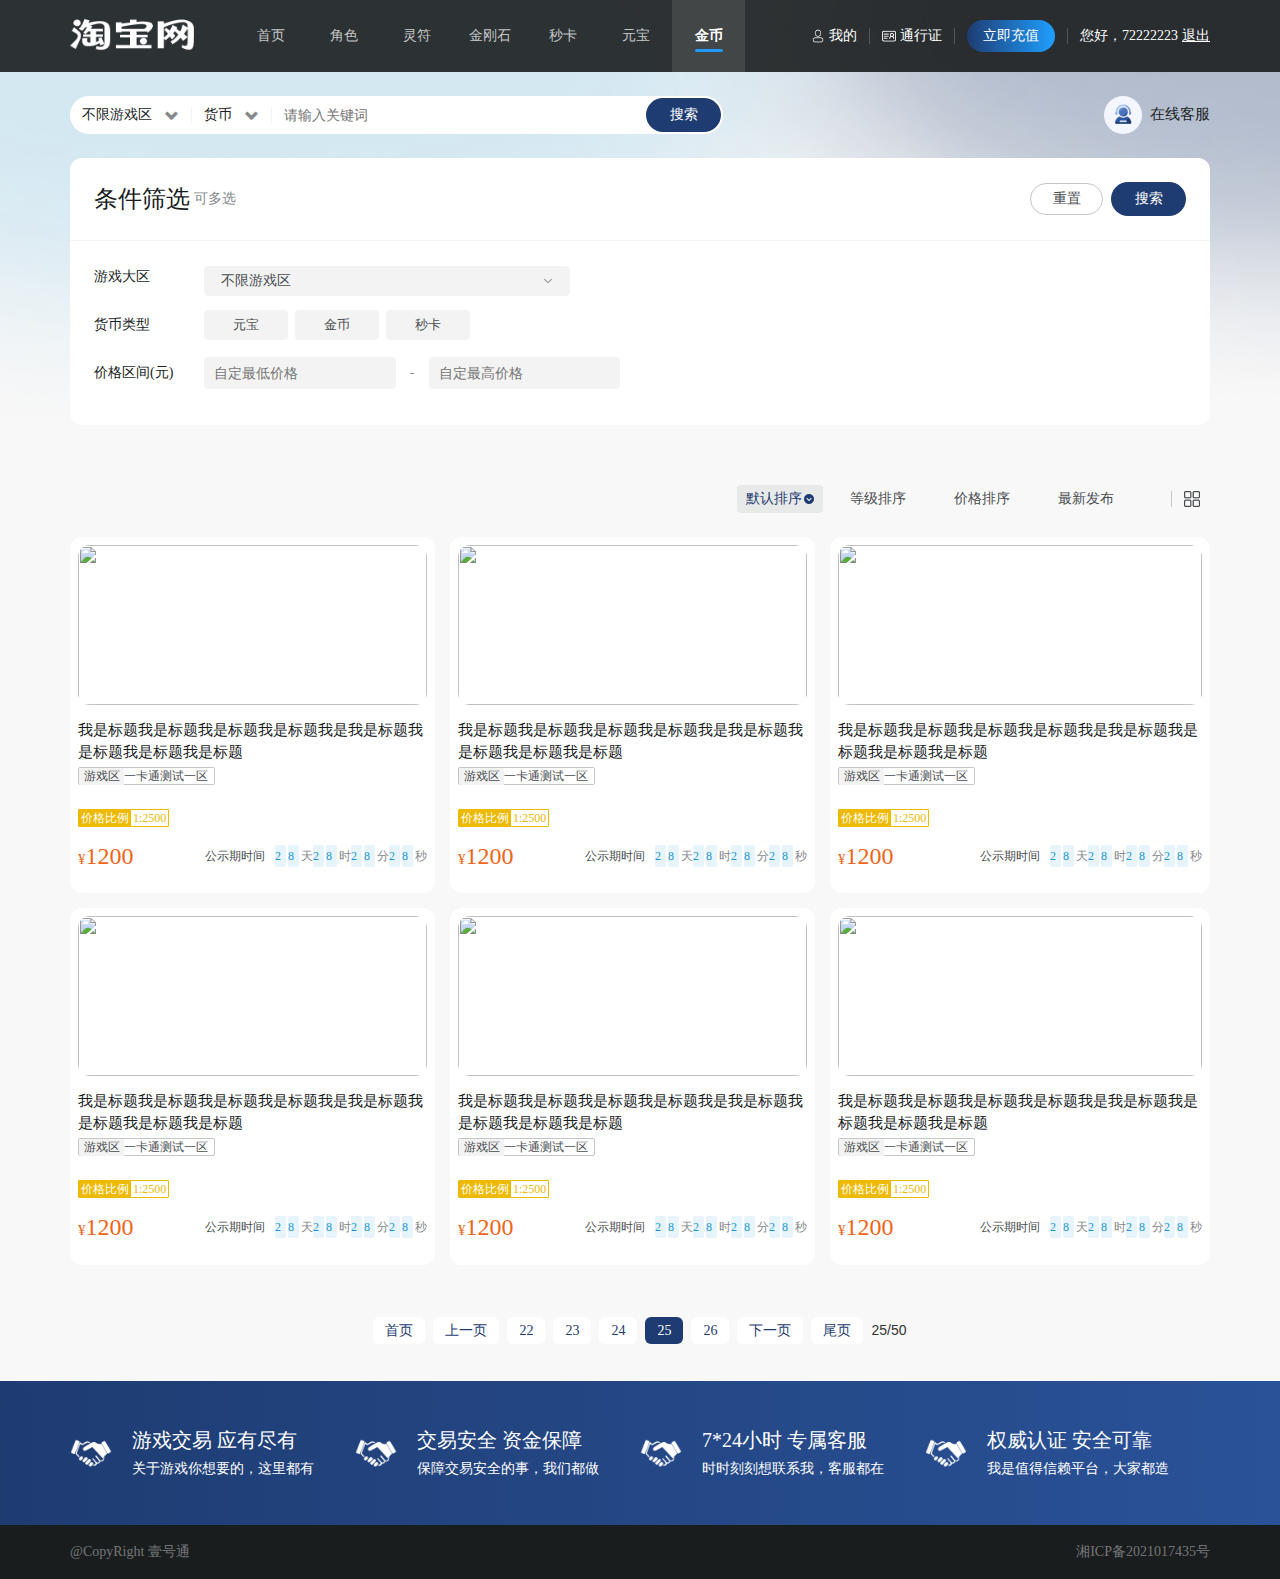
==== commit 60f2c397: "update" ====
--- a/jinbi.html
+++ b/jinbi.html
@@ -25,300 +25,302 @@
 	</head>
 	<body>
 		<div id="role" class="page">
-			<div id="header">
-				<div class="pc-nav">
-					<header class="header-comp">
-						<div class="container h-100">
-							<div class="flex-b align-center h-100">
-								<div class="left flex align-center h-100">
-									<div class="logo pointer" onclick="toHome()"></div>
-									<div class="menu-list f1 flex-a align-center">
-										<div class="menu-item pointer" data-path="index" onclick="toPage('index')">
-											<span>首页<span class="line"></span></span>
-										</div>
-										<div class="menu-item pointer" data-path="role" onclick="toPage('role')">
-											<span>角色<span class="line"></span></span>
-										</div>
-										<div class="menu-item pointer" data-path="lingfu" onclick="toPage('lingfu')">
-											<span>灵符<span class="line"></span></span>
-										</div>
-										<div class="menu-item pointer" data-path="jingangshi"
-											onclick="toPage('jingangshi')">
-											<span>金刚石<span class="line"></span></span>
-										</div>
-										<div class="menu-item pointer" data-path="card" onclick="toPage('card')">
-											<span>秒卡<span class="line"></span></span>
-										</div>
-										<div class="menu-item pointer" data-path="yuanbao" onclick="toPage('yuanbao')">
-											<span>元宝<span class="line"></span></span>
-										</div>
-										<div class="menu-item pointer" data-path="jinbi" onclick="toPage('jinbi')">
-											<span>金币<span class="line"></span></span>
-										</div>
-									</div>
-								</div>
-								<div class="right flex-e align-center h-100">
-									<div class="info-item pointer" onclick="toPage('me')">
-										<img src="./img/me.png" alt="" class="icon" />
-										我的
-									</div>
-									<div class="line"></div>
-									<div class="info-item pointer">
-										<img src="./img/txz.png" alt="" class="icon" />
-										通行证
-									</div>
-									<div class="line"></div>
-									<div class="quick-charge pointer">立即充值</div>
-									<div class="line"></div>
-									<div class="info">您好，72222223</div>
-									<div class="logout">退出</div>
-								</div>
-							</div>
-						</div>
-					</header>
-				</div>
-			
-				<div class="m-nav">
-					<header class="m-header-comp">
-						<div class="flex-b">
-							<div class="left logo no-shrink"></div>
-							<div class="middle f1">
-								<div class="search-box flex align-center" style="display: none">
-									<div class="icon"></div>
-									<input type="text" placeholder="请输入关键词" />
-									<div class="header-search-btn">搜索</div>
-								</div>
-							</div>
-							<div class="right flex-e no-shrink align-center">
-								<div class="kefu">
-									<div class="img"></div>
-								</div>
-								<div class="m-menu" onclick="toggleMMenu(true)"></div>
-							</div>
-						</div>
-						<div class="m-search-box m-nav">
-							<div class="container">
-								<div class="grid-2">
-									<div class="flex-c align-center m-search-item" onclick="toggleLayer('#layer1',true)">
-										<span id="mSelect1">不限游戏区</span>
-										<span class="arrow"></span>
-									</div>
-									<div class="flex-c align-center m-search-item" onclick="toggleLayer('#layer2',true)">
-										<span id="mSelect2">角色</span>
-										<span class="arrow"></span>
-									</div>
-								</div>
-								<div class="search-box flex align-center">
-									<div class="icon"></div>
-									<input type="text" placeholder="请输入关键词" />
-									<div class="header-search-btn">搜索</div>
-								</div>
-							</div>
-						</div>
-					</header>
-					<div class="layer-box hidden" id="layer1">
-						<div class="content-box flex-v flex-b animate__animated animate__fadeInUp">
-							<div style="min-height: 35vh;">
-								<div class="flex-b align-center">
-									<div class="flex align-center">
-										<div class="brand">条件筛选</div>
-										<div class="sub">可多选</div>
-									</div>
-									<div class="close" onclick="toggleLayer('#layer1',false)"></div>
-								</div>
-								<div class="name">游戏大区</div>
-								<div class="select-box w-100" style="width: 100%; margin-top: 8px">
-									<div class="w-100 flex-b" onclick="toggleSelect(this)">
-										<div class="select-value f1">
-											<span id="layerSelect1">不限游戏区</span>
-											<div class="arrow"></div>
-										</div>
-									</div>
-									<div class="option-list hidden">
-										<div class="option-item" onclick="getOption(this.innerText,'#layerSelect1')">
-											不限游戏区
-										</div>
-										<div class="option-item" onclick="getOption(this.innerText,'#layerSelect1')">
-											笑傲江湖
-										</div>
-										<div class="option-item" onclick="getOption(this.innerText,'#layerSelect1')">
-											海纳百川
-										</div>
-										<div class="option-item" onclick="getOption(this.innerText,'#layerSelect1')">
-											金戈铁马
-										</div>
-									</div>
-								</div>
-								<div id="optional" class="hidden">
-									<div class="name">职业</div>
-									<div class="flex align-center multi-selection">
-										<div class="tag" onclick="toggleMulti(this)">
-											战士
-										</div>
-										<div class="tag" onclick="toggleMulti(this)">
-											道士
-										</div>
-										<div class="tag" onclick="toggleMulti(this)">
-											魔法师
-										</div>
-										<div class="tag" onclick="toggleMulti(this)">
-											射手
-										</div>
-										<div class="tag" onclick="toggleMulti(this)">
-											枪手
-										</div>
-									</div>
-									<div class="name">性别</div>
-									<div class="flex align-center multi-selection">
-										<div class="tag" onclick="toggleSingle(this,'tag')">
-											男
-										</div>
-										<div class="tag" onclick="toggleSingle(this,'tag')">
-											女
-										</div>
-									</div>
-									<div class="name">等级区间(级)</div>
-									<div class="flex-b align-center price-box-wrapper">
-										<div class="price-item">
-											<input type="number" placeholder="自定最低等级" />
-										</div>
-										<span>-</span>
-										<div class="price-item">
-											<input type="number" placeholder="自定最高等级" />
-										</div>
-									</div>
-									<div class="name">价格区间(元)</div>
-									<div class="flex-b align-center price-box-wrapper">
-										<div class="price-item">
-											<input type="number" placeholder="自定最低价格" />
-										</div>
-										<span>-</span>
-										<div class="price-item">
-											<input type="number" placeholder="自定最高价格" />
-										</div>
-									</div>
-								</div>
-							</div>
-							<div class="btn-group-container flex-b align-center">
-								<div class="cancel-btn">重置</div>
-								<div class="buy-btn">确定</div>
-							</div>
-						</div>
-					</div>
-					<div class="layer-box hidden" id="layer2">
-						<div class="content-box flex-v flex-b animate__animated animate__fadeInUp">
-							<div>
-								<div class="flex-b align-center">
-									<div class="flex align-center">
-										<div class="brand">条件筛选</div>
-										<div class="sub">可多选</div>
-									</div>
-									<div class="close" onclick="toggleLayer('#layer2',false)"></div>
-								</div>
-								<div class="flex align-center multi-selection">
-									<div class="tag active" onclick="toggleSingle(this,'tag',true)">
-										角色
-									</div>
-									<div class="tag" onclick="toggleSingle(this,'tag',true)">
-										货币
-									</div>
-								</div>
-								<div class="name">游戏大区</div>
-								<div class="select-box w-100" style="width: 100%; margin-top: 8px">
-									<div class="w-100 flex-b" onclick="toggleSelect(this)">
-										<div class="select-value f1">
-											<span id="layerSelect2">不限游戏区</span>
-											<div class="arrow"></div>
-										</div>
-									</div>
-									<div class="option-list hidden">
-										<div class="option-item" onclick="getOption(this.innerText,'#layerSelect2')">
-											不限游戏区
-										</div>
-										<div class="option-item" onclick="getOption(this.innerText,'#layerSelect2')">
-											笑傲江湖
-										</div>
-										<div class="option-item" onclick="getOption(this.innerText,'#layerSelect2')">
-											海纳百川
-										</div>
-										<div class="option-item" onclick="getOption(this.innerText,'#layerSelect2')">
-											金戈铁马
-										</div>
-									</div>
-								</div>
-								<div id="mRoleSelect" class="hidden">
-									<div class="name">货币类型</div>
-									<div class="flex align-center multi-selection">
-										<div class="tag" onclick="toggleMulti(this)">
-											元宝
-										</div>
-										<div class="tag" onclick="toggleMulti(this)">
-											金币
-										</div>
-										<div class="tag" onclick="toggleMulti(this)">
-											秒卡
-										</div>
-									</div>
-								</div>
-								<div id="optional">
-									<div class="name">职业</div>
-									<div class="flex align-center multi-selection">
-										<div class="tag" onclick="toggleMulti(this)">
-											战士
-										</div>
-										<div class="tag" onclick="toggleMulti(this)">
-											道士
-										</div>
-										<div class="tag" onclick="toggleMulti(this)">
-											魔法师
-										</div>
-										<div class="tag" onclick="toggleMulti(this)">
-											射手
-										</div>
-										<div class="tag" onclick="toggleMulti(this)">
-											枪手
-										</div>
-									</div>
-									<div class="name">性别</div>
-									<div class="flex align-center multi-selection">
-										<div class="tag" onclick="toggleSingle(this,'tag')">
-											男
-										</div>
-										<div class="tag" onclick="toggleSingle(this,'tag')">
-											女
-										</div>
-									</div>
-									<div class="name">等级区间(级)</div>
-									<div class="flex-b align-center price-box-wrapper">
-										<div class="price-item">
-											<input type="number" placeholder="自定最低等级" />
-										</div>
-										<span>-</span>
-										<div class="price-item">
-											<input type="number" placeholder="自定最高等级" />
-										</div>
-									</div>
-								</div>
-								<div class="name">价格区间(元)</div>
-								<div class="flex-b align-center price-box-wrapper">
-									<div class="price-item">
-										<input type="number" placeholder="自定最低价格" />
-									</div>
-									<span>-</span>
-									<div class="price-item">
-										<input type="number" placeholder="自定最高价格" />
-									</div>
-								</div>
-							</div>
-							<div class="btn-group-container flex-b align-center">
-								<div class="cancel-btn">重置</div>
-								<div class="buy-btn">确定</div>
-							</div>
-						</div>
-					</div>
-				</div>
-			</div>
-			
+			<div id="header">
+				<div class="pc-nav">
+					<header class="header-comp">
+						<div class="container h-100">
+							<div class="flex-b align-center h-100">
+								<div class="left flex align-center h-100">
+									<div class="logo pointer" onclick="toHome()"></div>
+									<div class="menu-list f1 flex-a align-center">
+										<div class="menu-item pointer" data-path="index" onclick="toPage('index')">
+											<span>首页<span class="line"></span></span>
+										</div>
+										<div class="menu-item pointer" data-path="role" onclick="toPage('role')">
+											<span>角色<span class="line"></span></span>
+										</div>
+										<div class="menu-item pointer" data-path="lingfu" onclick="toPage('lingfu')">
+											<span>灵符<span class="line"></span></span>
+										</div>
+										<div class="menu-item pointer" data-path="jingangshi"
+											onclick="toPage('jingangshi')">
+											<span>金刚石<span class="line"></span></span>
+										</div>
+										<div class="menu-item pointer" data-path="card" onclick="toPage('card')">
+											<span>秒卡<span class="line"></span></span>
+										</div>
+										<div class="menu-item pointer" data-path="yuanbao" onclick="toPage('yuanbao')">
+											<span>元宝<span class="line"></span></span>
+										</div>
+										<div class="menu-item pointer" data-path="jinbi" onclick="toPage('jinbi')">
+											<span>金币<span class="line"></span></span>
+										</div>
+									</div>
+								</div>
+								<div class="right flex-e align-center h-100">
+									<div class="info-item pointer" onclick="toPage('me')">
+										<img src="./img/me.png" alt="" class="icon" />
+										我的
+									</div>
+									<div class="line"></div>
+									<div class="info-item pointer">
+										<img src="./img/txz.png" alt="" class="icon" />
+										通行证
+									</div>
+									<div class="line"></div>
+									<div class="quick-charge pointer">立即充值</div>
+									<div class="line"></div>
+									<div class="info">您好，72222223</div>
+									<div class="logout">退出</div>
+								</div>
+							</div>
+						</div>
+					</header>
+				</div>
+
+				<div class="m-nav">
+					<header class="m-header-comp">
+						<div class="flex-b">
+							<div class="left logo no-shrink"></div>
+							<div class="middle f1">
+								<div class="search-box flex align-center" style="display: none">
+									<div class="icon"></div>
+									<input type="text" placeholder="请输入关键词" />
+									<div class="header-search-btn">搜索</div>
+								</div>
+							</div>
+							<div class="right flex-e no-shrink align-center">
+								<div class="kefu">
+									<div class="img"></div>
+								</div>
+								<div class="m-menu" onclick="toggleMMenu(true)"></div>
+							</div>
+						</div>
+						<div class="m-search-box m-nav">
+							<div class="container">
+								<div class="grid-2">
+									<div class="flex-c align-center m-search-item"
+										onclick="toggleLayer('#layer1',true)">
+										<span id="mSelect1">不限游戏区</span>
+										<span class="arrow"></span>
+									</div>
+									<div class="flex-c align-center m-search-item"
+										onclick="toggleLayer('#layer2',true)">
+										<span id="mSelect2">角色</span>
+										<span class="arrow"></span>
+									</div>
+								</div>
+								<div class="search-box flex align-center">
+									<div class="icon"></div>
+									<input type="text" placeholder="请输入关键词" />
+									<div class="header-search-btn">搜索</div>
+								</div>
+							</div>
+						</div>
+					</header>
+					<div class="layer-box hidden" id="layer1">
+						<div class="content-box flex-v flex-b animate__animated animate__fadeInUp">
+							<div style="min-height: 35vh;">
+								<div class="flex-b align-center">
+									<div class="flex align-center">
+										<div class="brand">条件筛选</div>
+										<div class="sub">可多选</div>
+									</div>
+									<div class="close" onclick="toggleLayer('#layer1',false)"></div>
+								</div>
+								<div class="name">游戏大区</div>
+								<div class="select-box w-100" style="width: 100%; margin-top: 8px">
+									<div class="w-100 flex-b" onclick="toggleSelect(this)">
+										<div class="select-value f1">
+											<span id="layerSelect1">不限游戏区</span>
+											<div class="arrow"></div>
+										</div>
+									</div>
+									<div class="option-list hidden">
+										<div class="option-item" onclick="getOption(this.innerText,'#layerSelect1')">
+											不限游戏区
+										</div>
+										<div class="option-item" onclick="getOption(this.innerText,'#layerSelect1')">
+											笑傲江湖
+										</div>
+										<div class="option-item" onclick="getOption(this.innerText,'#layerSelect1')">
+											海纳百川
+										</div>
+										<div class="option-item" onclick="getOption(this.innerText,'#layerSelect1')">
+											金戈铁马
+										</div>
+									</div>
+								</div>
+								<div id="optional" class="hidden">
+									<div class="name">职业</div>
+									<div class="flex align-center multi-selection" id="mQuery1">
+										<div class="tag" onclick="toggleMulti(this)">
+											战士
+										</div>
+										<div class="tag" onclick="toggleMulti(this)">
+											道士
+										</div>
+										<div class="tag" onclick="toggleMulti(this)">
+											魔法师
+										</div>
+										<div class="tag" onclick="toggleMulti(this)">
+											射手
+										</div>
+										<div class="tag" onclick="toggleMulti(this)">
+											枪手
+										</div>
+									</div>
+									<div class="name">性别</div>
+									<div class="flex align-center multi-selection" id="mQuery2">
+										<div class="tag" onclick="toggleSingle(this,'tag')">
+											男
+										</div>
+										<div class="tag" onclick="toggleSingle(this,'tag')">
+											女
+										</div>
+									</div>
+									<div class="name">等级区间(级)</div>
+									<div class="flex-b align-center price-box-wrapper" id="mQuery3">
+										<div class="price-item">
+											<input type="number" placeholder="自定最低等级" />
+										</div>
+										<span>-</span>
+										<div class="price-item">
+											<input type="number" placeholder="自定最高等级" />
+										</div>
+									</div>
+									<div class="name">价格区间(元)</div>
+									<div class="flex-b align-center price-box-wrapper" id="mQuery4">
+										<div class="price-item">
+											<input type="number" placeholder="自定最低价格" />
+										</div>
+										<span>-</span>
+										<div class="price-item">
+											<input type="number" placeholder="自定最高价格" />
+										</div>
+									</div>
+								</div>
+							</div>
+							<div class="btn-group-container flex-b align-center">
+								<div class="cancel-btn" onclick="mSubReset1()">重置</div>
+								<div class="buy-btn" onclick="mSubSearch1()">确定</div>
+							</div>
+						</div>
+					</div>
+					<div class="layer-box hidden" id="layer2">
+						<div class="content-box flex-v flex-b animate__animated animate__fadeInUp">
+							<div>
+								<div class="flex-b align-center">
+									<div class="flex align-center">
+										<div class="brand">条件筛选</div>
+										<div class="sub">可多选</div>
+									</div>
+									<div class="close" onclick="toggleLayer('#layer2',false)"></div>
+								</div>
+								<div class="flex align-center multi-selection">
+									<div class="tag active" onclick="toggleSingle(this,'tag',true,true)">
+										角色
+									</div>
+									<div class="tag" onclick="toggleSingle(this,'tag',true,true)">
+										货币
+									</div>
+								</div>
+								<div class="name">游戏大区</div>
+								<div class="select-box w-100" style="width: 100%; margin-top: 8px">
+									<div class="w-100 flex-b" onclick="toggleSelect(this)">
+										<div class="select-value f1">
+											<span id="layerSelect2">不限游戏区</span>
+											<div class="arrow"></div>
+										</div>
+									</div>
+									<div class="option-list hidden">
+										<div class="option-item" onclick="getOption(this.innerText,'#layerSelect2')">
+											不限游戏区
+										</div>
+										<div class="option-item" onclick="getOption(this.innerText,'#layerSelect2')">
+											笑傲江湖
+										</div>
+										<div class="option-item" onclick="getOption(this.innerText,'#layerSelect2')">
+											海纳百川
+										</div>
+										<div class="option-item" onclick="getOption(this.innerText,'#layerSelect2')">
+											金戈铁马
+										</div>
+									</div>
+								</div>
+								<div id="mRoleSelect" class="hidden">
+									<div class="name">货币类型</div>
+									<div class="flex align-center multi-selection">
+										<div class="tag" onclick="toggleMulti(this)">
+											元宝
+										</div>
+										<div class="tag" onclick="toggleMulti(this)">
+											金币
+										</div>
+										<div class="tag" onclick="toggleMulti(this)">
+											秒卡
+										</div>
+									</div>
+								</div>
+								<div id="optional">
+									<div class="name">职业</div>
+									<div class="flex align-center multi-selection" id="mRoleQuery">
+										<div class="tag" onclick="toggleMulti(this)">
+											战士
+										</div>
+										<div class="tag" onclick="toggleMulti(this)">
+											道士
+										</div>
+										<div class="tag" onclick="toggleMulti(this)">
+											魔法师
+										</div>
+										<div class="tag" onclick="toggleMulti(this)">
+											射手
+										</div>
+										<div class="tag" onclick="toggleMulti(this)">
+											枪手
+										</div>
+									</div>
+									<div class="name">性别</div>
+									<div class="flex align-center multi-selection" id="mGenderQuery">
+										<div class="tag" onclick="toggleSingle(this,'tag')">
+											男
+										</div>
+										<div class="tag" onclick="toggleSingle(this,'tag')">
+											女
+										</div>
+									</div>
+									<div class="name">等级区间(级)</div>
+									<div class="flex-b align-center price-box-wrapper" id="mLevelQuery">
+										<div class="price-item">
+											<input type="number" placeholder="自定最低等级" />
+										</div>
+										<span>-</span>
+										<div class="price-item">
+											<input type="number" placeholder="自定最高等级" />
+										</div>
+									</div>
+								</div>
+								<div class="name">价格区间(元)</div>
+								<div class="flex-b align-center price-box-wrapper" id="mPriceQuery">
+									<div class="price-item">
+										<input type="number" placeholder="自定最低价格" />
+									</div>
+									<span>-</span>
+									<div class="price-item">
+										<input type="number" placeholder="自定最高价格" />
+									</div>
+								</div>
+							</div>
+							<div class="btn-group-container flex-b align-center">
+								<div class="cancel-btn" onclick="mSubReset2()">重置</div>
+								<div class="buy-btn" onclick="mSubSearch2()">确定</div>
+							</div>
+						</div>
+					</div>
+				</div>
+			</div>
+
 			<div id="search">
 				<div id="searchBox" class="pc-nav">
 					<div class="container">
@@ -369,10 +371,10 @@
 										</div>
 									</div>
 									<div class="line"></div>
-									<input type="text" placeholder="请输入关键词" />
+									<input type="text" placeholder="请输入关键词" id="value" />
 								</div>
 								<div class="flex-e align-center">
-									<div class="search-btn flex-c align-center">
+									<div class="search-btn flex-c align-center" onclick="search()">
 										搜索
 									</div>
 								</div>
@@ -393,10 +395,10 @@
 									<div class="sub">可多选</div>
 								</div>
 								<div class="flex-e align-center">
-									<div class="reset-btn" style="margin-right: 8px">
+									<div class="reset-btn" style="margin-right: 8px" onclick="subReset()">
 										重置
 									</div>
-									<div class="search-btn">搜索</div>
+									<div class="search-btn" onclick="subSearch()">搜索</div>
 								</div>
 							</div>
 							<div class="content">
@@ -409,7 +411,8 @@
 												<div class="arrow"></div>
 											</div>
 										</div>
-										<div class="option-list hidden" style="margin-top: -34px;">
+										<!--  -->
+										<div class="option-list hidden">
 											<div class="option-item"
 												onclick="getWebOption(this.innerText,'#layerSelect1Web','#delTag1')">
 												不限游戏区
@@ -453,7 +456,7 @@
 										</div>
 										<div class="flex align-center item">
 											<div class="name">性别</div>
-											<div class="flex align-center multi-selection">
+											<div class="flex align-center multi-selection" id="singleSelection">
 												<div class="tag" onclick="toggleSingle(this,'tag')">
 													男
 												</div>
@@ -464,7 +467,7 @@
 										</div>
 										<div class="flex align-center item" id="level">
 											<div class="name">等级区间(级)</div>
-											<div class="flex-b align-center price-box-wrapper">
+											<div class="flex-b align-center price-box-wrapper" id="query4">
 												<div class="price-item">
 													<input type="number" oninput="changeNumber(this,'#delTag4','等级区间:')"
 														placeholder="自定最低等级" />
@@ -478,7 +481,7 @@
 										</div>
 									</div>
 									<div id="huobiOptional" class="hidden">
-										<div class="flex align-center item">
+										<div class="flex align-center item" id="query5">
 											<div class="name">货币类型</div>
 											<div class="flex align-center multi-selection" id="huobiSelection">
 												<div class="tag" onclick="toggleMulti(this,'#huobiSelection')">
@@ -488,7 +491,7 @@
 													金币
 												</div>
 												<div class="tag" onclick="toggleMulti(this,'#huobiSelection')">
-													妙卡
+													秒卡
 												</div>
 											</div>
 										</div>
@@ -496,7 +499,7 @@
 									</div>
 									<div class="flex align-center item" id="price">
 										<div class="name">价格区间(元)</div>
-										<div class="flex-b align-center price-box-wrapper">
+										<div class="flex-b align-center price-box-wrapper" id="query6">
 											<div class="price-item">
 												<input type="number" oninput="changeNumber(this,'#delTag5','价格区间:')"
 													placeholder="自定最低价格" />
@@ -517,6 +520,7 @@
 								<div class="del glyphicon glyphicon-remove"
 									onclick="clearDelTag(this,'#layerSelect1Web')"></div>
 							</div>
+							<!-- 职业 -->
 							<div class="del-tag hidden" id="delTag2">
 								<div id="value"></div>
 								<div class="del glyphicon glyphicon-remove"
@@ -526,7 +530,7 @@
 							<div class="del-tag hidden" id="delTag3">
 								<div id="value"></div>
 								<div class="del glyphicon glyphicon-remove"
-									onclick="clearDelTag(this,'#multiSelection')"></div>
+									onclick="clearDelTag(this,'#singleSelection')"></div>
 							</div>
 							<!-- 等级区间 -->
 							<div class="del-tag hidden" id="delTag4">
@@ -538,10 +542,11 @@
 								<div id="value"></div>
 								<div class="del glyphicon glyphicon-remove" onclick="clearDelTag(this,'#price')"></div>
 							</div>
+							<!-- 货币类型 -->
 							<div class="del-tag hidden" id="delTag6">
 								<div id="value"></div>
 								<div class="del glyphicon glyphicon-remove"
-									onclick="clearDelTag(this,'#multiSelection')"></div>
+									onclick="clearDelTag(this,'#huobiSelection')"></div>
 							</div>
 						</div>
 
@@ -860,7 +865,7 @@
 									</div>
 								</div>
 							</div>
-							<div class="flex-c align-center pagination-box pc-flex">
+							<!-- <div class="flex-c align-center pagination-box pc-flex">
 								<div class="page-item active" onclick="togglePage(this)">1</div>
 								<div class="page-item" onclick="togglePage(this)">2</div>
 								<div class="page-item" onclick="togglePage(this)">3</div>
@@ -872,7 +877,8 @@
 								<div class="page-item pc-nav" onclick="togglePage(this)">9</div>
 								<div class="page-item pc-nav" onclick="togglePage(this)">10</div>
 								<div class="page-item" onclick="togglePage(this)">下一页 ></div>
-							</div>
+							</div> -->
+							<div id="pagercontainer"></div>
 						</div>
 					</div>
 					<div id="jinbiMode2" class="hidden">
@@ -1301,7 +1307,7 @@
 
 									</div>
 								</div>
-								<div class="flex-c align-center pagination-box pc-flex">
+								<!-- <div class="flex-c align-center pagination-box pc-flex">
 									<div class="page-item active" onclick="togglePage(this)">1</div>
 									<div class="page-item" onclick="togglePage(this)">2</div>
 									<div class="page-item" onclick="togglePage(this)">3</div>
@@ -1313,7 +1319,8 @@
 									<div class="page-item pc-nav" onclick="togglePage(this)">9</div>
 									<div class="page-item pc-nav" onclick="togglePage(this)">10</div>
 									<div class="page-item" onclick="togglePage(this)">下一页 ></div>
-								</div>
+								</div> -->
+								<div id="pagercontainer"></div>
 							</div>
 						</div>
 					</div>
@@ -1374,40 +1381,41 @@
 					</div>
 				</div>
 			</div>
-			
-		</div>
-		<div id="mMenu" class="hidden">
-			<div class="m-menu-layer">
-				<img src="./img/close.png" alt="" class="close" onclick="toggleMMenu(false)" />
-				<div class="menu-list">
-					<div class="menu-item pointer" data-path="index" onclick="toPage('index')">
-						<span>首页<span class="line"></span></span>
-					</div>
-					<div class="menu-item pointer" data-path="role" onclick="toPage('role')">
-						<span>角色<span class="line"></span></span>
-					</div>
-					<div class="menu-item pointer" data-path="lingfu" onclick="toPage('lingfu')">
-						<span>灵符<span class="line"></span></span>
-					</div>
-					<div class="menu-item pointer" data-path="jingangshi" onclick="toPage('jingangshi')">
-						<span>金刚石<span class="line"></span></span>
-					</div>
-					<div class="menu-item pointer" data-path="card" onclick="toPage('card')">
-						<span>秒卡<span class="line"></span></span>
-					</div>
-					<div class="menu-item pointer" data-path="yuanbao" onclick="toPage('yuanbao')">
-						<span>元宝<span class="line"></span></span>
-					</div>
-					<div class="menu-item pointer" data-path="jinbi" onclick="toPage('jinbi')">
-						<span>金币<span class="line"></span></span>
-					</div>
-				</div>
-			</div>
-		</div>
-				
+
+		</div>
+		<div id="mMenu" class="hidden">
+			<div class="m-menu-layer">
+				<img src="./img/close.png" alt="" class="close" onclick="toggleMMenu(false)" />
+				<div class="menu-list">
+					<div class="menu-item pointer" data-path="index" onclick="toPage('index')">
+						<span>首页<span class="line"></span></span>
+					</div>
+					<div class="menu-item pointer" data-path="role" onclick="toPage('role')">
+						<span>角色<span class="line"></span></span>
+					</div>
+					<div class="menu-item pointer" data-path="lingfu" onclick="toPage('lingfu')">
+						<span>灵符<span class="line"></span></span>
+					</div>
+					<div class="menu-item pointer" data-path="jingangshi" onclick="toPage('jingangshi')">
+						<span>金刚石<span class="line"></span></span>
+					</div>
+					<div class="menu-item pointer" data-path="card" onclick="toPage('card')">
+						<span>秒卡<span class="line"></span></span>
+					</div>
+					<div class="menu-item pointer" data-path="yuanbao" onclick="toPage('yuanbao')">
+						<span>元宝<span class="line"></span></span>
+					</div>
+					<div class="menu-item pointer" data-path="jinbi" onclick="toPage('jinbi')">
+						<span>金币<span class="line"></span></span>
+					</div>
+				</div>
+			</div>
+		</div>
+
 		<script src="./js/jquery.js"></script>
 		<script src="./js/common.js"></script>
 		<script src="./js/header.js"></script>
+		<script src="./js/pagination.js"></script>
 		<script>
 			let mode = 1;
 			window.onload = () => {
@@ -1428,6 +1436,10 @@
 				for (let i = 0; i < countList.length; i++) {
 					setCountdown(countList[i])
 				}
+				toggleJueseSelect("货币", '#select2', '#queryPart', '#innerOptional', false, '#huobiOptional')
+				var pagercontainer = document.getElementById('pagercontainer');
+				// 1. 当前页码  2. 总页码数 3. 中间的分页项目的个数 4. 放入哪个容器
+				createPager(25, 50, 5, pagercontainer);
 			};
 
 			function setTop() {
--- a/css/style.css
+++ b/css/style.css
@@ -1652,6 +1652,15 @@
   background-size: contain;
   cursor: pointer;
 }
+#mMenu {
+  position: fixed;
+  width: 100%;
+  height: 100%;
+  background-color: #fff;
+  z-index: 101;
+  left: 0;
+  top: 0;
+}
 #mMenu .m-menu-layer {
   position: fixed;
   width: 100%;
@@ -1692,6 +1701,61 @@
   box-sizing: border-box;
   padding: 8px 10px 30px;
 }
+#me #buyModal .buy-modal {
+  position: fixed;
+  width: 350px;
+  background: #FFFFFF;
+  border-radius: 12px;
+  -webkit-box-sizing: border-box;
+          box-sizing: border-box;
+  padding: 20px 26px;
+  left: 0;
+  right: 0;
+  margin-left: auto;
+  margin-right: auto;
+  top: 25vh;
+  z-index: 102;
+}
+#me #buyModal .buy-modal .name {
+  font-size: 16px;
+  font-family: PingFang SC-Medium, PingFang SC;
+  font-weight: 500;
+  color: #1A1D1E;
+}
+#me #buyModal .buy-modal .close {
+  width: 11px;
+  height: 11px;
+  background: url(../img/close.png) no-repeat;
+  background-position: center;
+  background-size: contain;
+  cursor: pointer;
+}
+#me #buyModal .buy-modal .form-item {
+  margin-top: 22px;
+}
+#me #buyModal .buy-modal .form-item .select-box .select-value {
+  height: 40px;
+}
+#me #buyModal .buy-modal .form-item .input-box {
+  height: 40px;
+  background: #F3F3F3;
+  border-radius: 4px 4px 4px 4px;
+  -webkit-box-sizing: border-box;
+          box-sizing: border-box;
+  padding: 0 10px;
+}
+#me #buyModal .buy-modal .form-item .input-box input {
+  height: 40px;
+  font-size: 16px;
+}
+#me #buyModal .buy-modal .btn-group {
+  margin-top: 30px;
+}
+@media screen and (max-width: 1200px) {
+  #me #buyModal .buy-modal {
+    width: 350px;
+  }
+}
 #me .card {
   -webkit-box-sizing: border-box;
           box-sizing: border-box;
@@ -1833,3 +1897,52 @@
   margin-right: 2px;
   color: #494D50;
 }
+.pagination-box {
+  margin-top: 40px;
+  margin-bottom: 40px;
+}
+.pagination-box .page-item {
+  -webkit-box-sizing: border-box;
+          box-sizing: border-box;
+  padding: 6px 12px;
+  background: #FFFFFF;
+  border-radius: 6px 6px 6px 6px;
+  margin-right: 8px;
+  cursor: pointer;
+  font-size: 14px;
+  font-family: PingFang SC-Regular, PingFang SC;
+  font-weight: 400;
+  color: #1E3C72;
+}
+.pagination-box .page-item.active {
+  background: #1E3C72;
+  color: #fff;
+}
+#pagercontainer {
+  margin-top: 40px;
+  margin-bottom: 40px;
+  text-align: center;
+}
+#pagercontainer a {
+  -webkit-box-sizing: border-box;
+          box-sizing: border-box;
+  padding: 6px 12px;
+  background: #FFFFFF;
+  border-radius: 6px 6px 6px 6px;
+  margin-right: 8px;
+  cursor: pointer;
+  font-size: 14px;
+  font-family: PingFang SC-Regular, PingFang SC;
+  font-weight: 400;
+  color: #1E3C72;
+  text-decoration: none;
+}
+#pagercontainer a.active {
+  background: #1E3C72;
+  color: #fff;
+}
+#pagercontainer a.disabled {
+  background: #999;
+  color: #fff;
+  cursor: not-allowed;
+}
